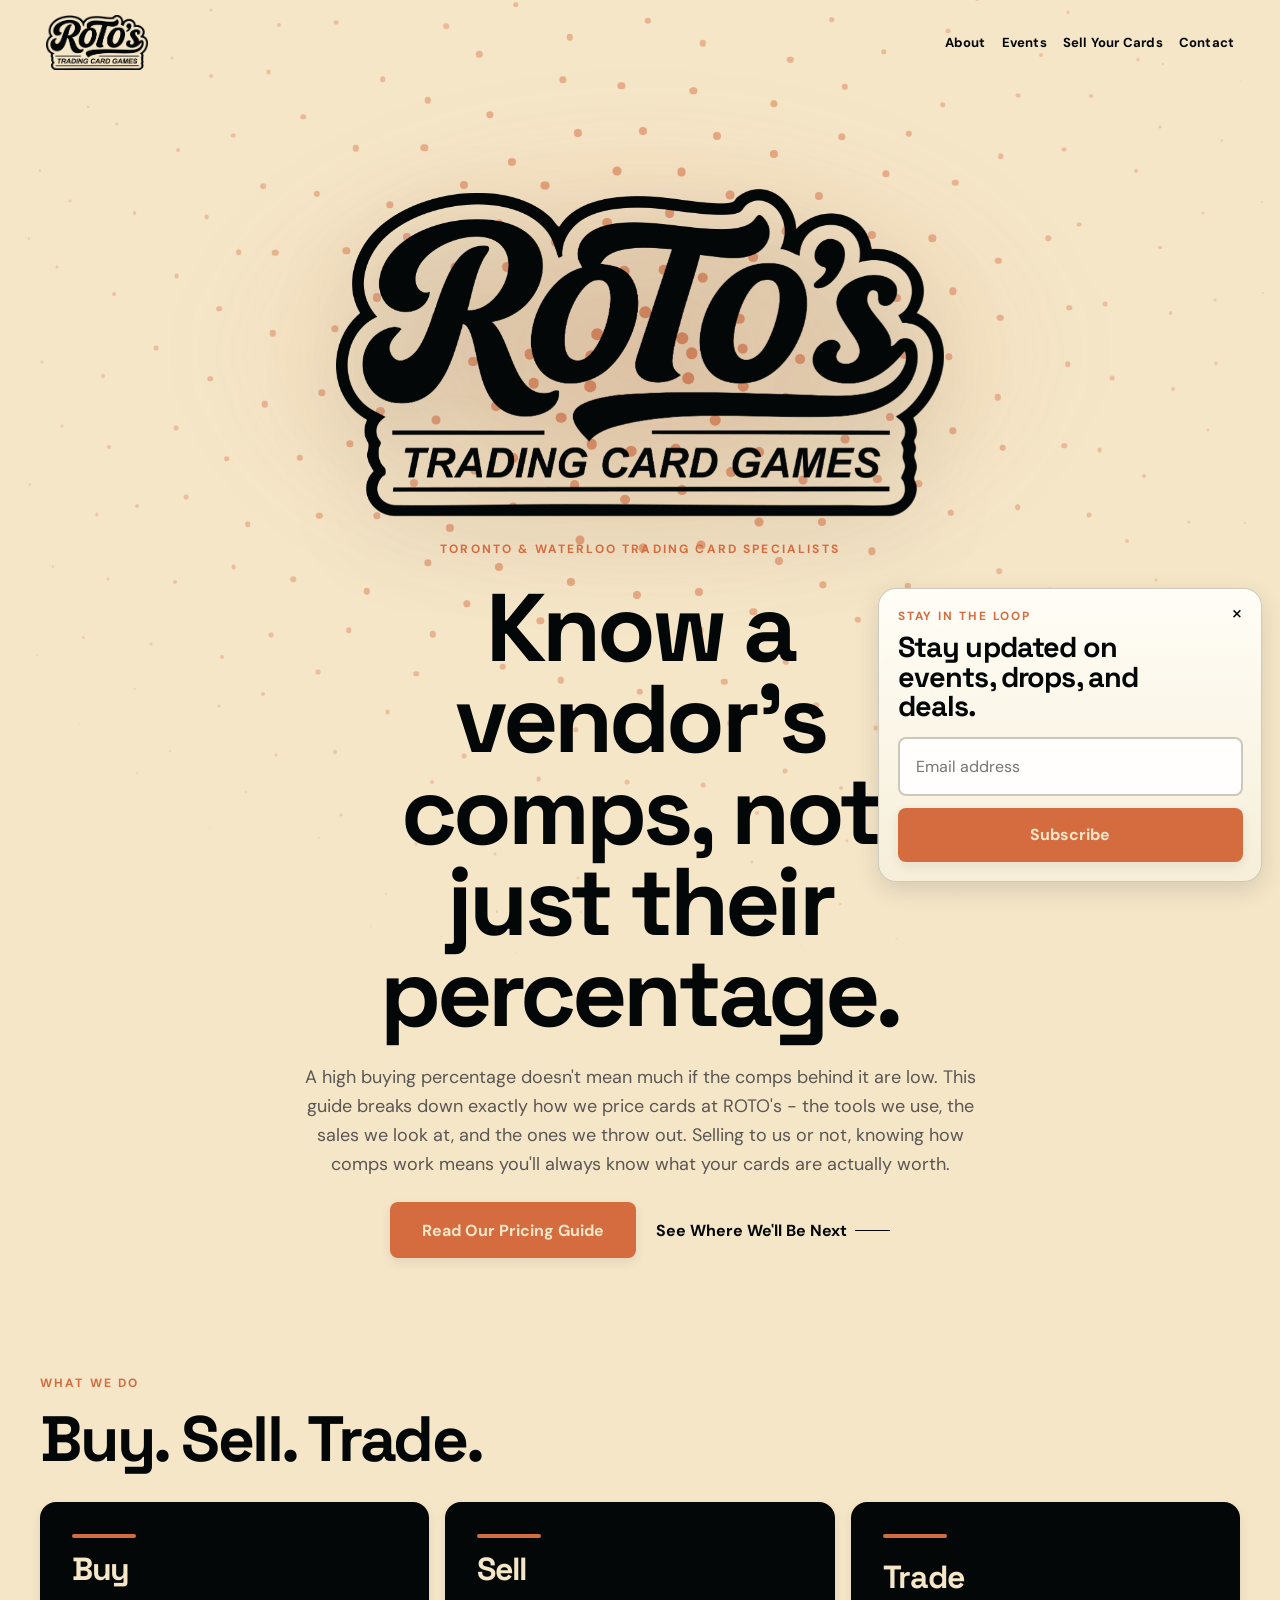
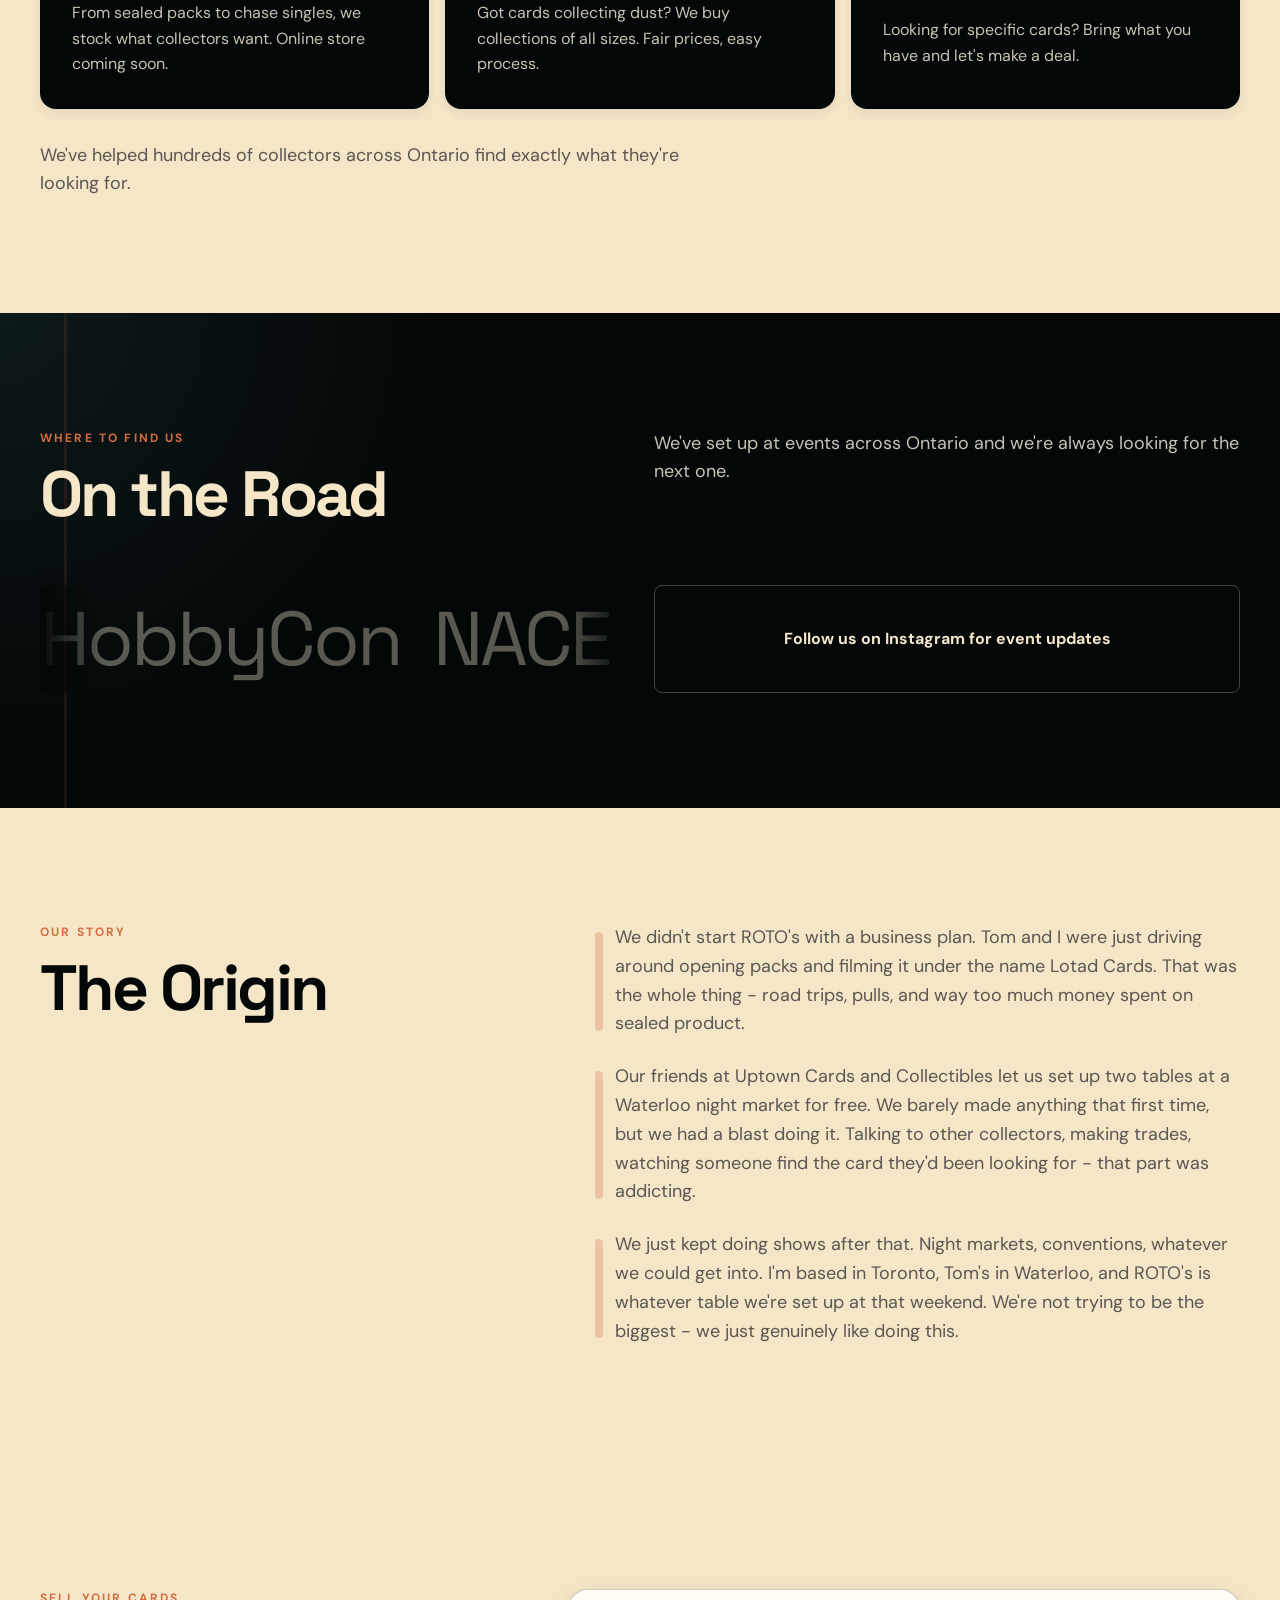
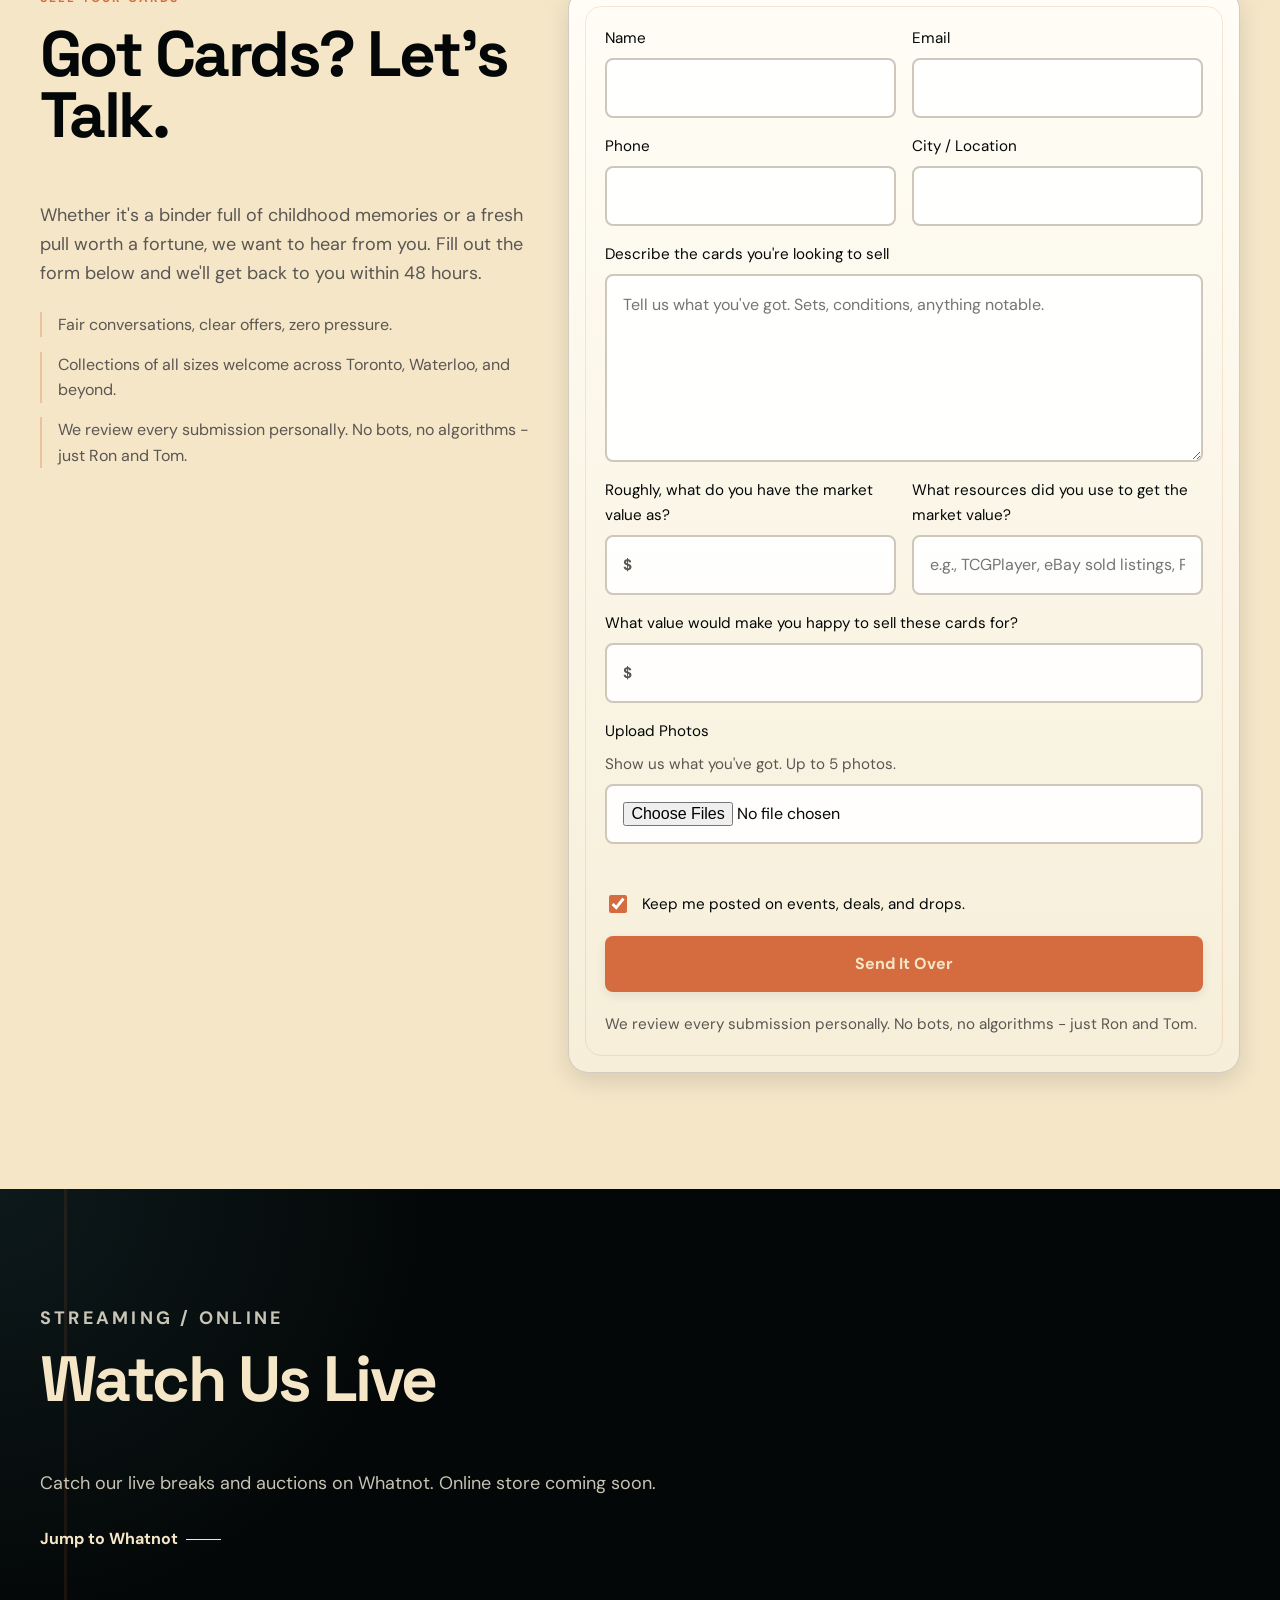
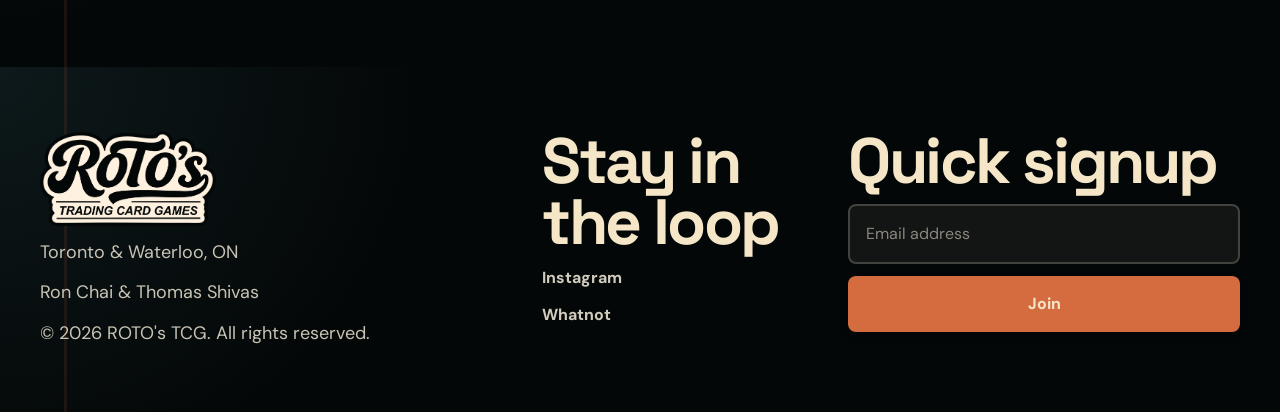
==== index.html @ 3ca66487 "Remove all em dashes from site copy - replaced with hyphens" ====
<!DOCTYPE html>
<html lang="en">
  <head>
    <meta charset="UTF-8" />
    <meta name="viewport" content="width=device-width, initial-scale=1.0" />
    <title>ROTO's TCG | Buy, Sell &amp; Trade Pokémon Cards - Toronto &amp; Waterloo</title>
    <meta
      name="description"
      content="Toronto and Waterloo's trusted Pokémon card specialists. Sell us your collection, find us at events across Ontario, or shop online."
    />
    <meta
      property="og:title"
      content="ROTO's TCG | Buy, Sell &amp; Trade Pokémon Cards - Toronto &amp; Waterloo"
    />
    <meta
      property="og:description"
      content="Toronto and Waterloo's trusted Pokémon card specialists. Sell us your collection, find us at events across Ontario, or shop online."
    />
    <meta property="og:type" content="website" />
    <meta property="og:image" content="https://rotostcg.ca/assets/logo.png" />
    <meta name="twitter:card" content="summary_large_image" />
    <meta
      name="twitter:title"
      content="ROTO's TCG | Buy, Sell &amp; Trade Pokémon Cards - Toronto &amp; Waterloo"
    />
    <meta
      name="twitter:description"
      content="Toronto and Waterloo's trusted Pokémon card specialists. Sell us your collection, find us at events across Ontario, or shop online."
    />
    <meta name="twitter:image" content="https://rotostcg.ca/assets/logo.png" />
    <meta name="theme-color" content="#fff8e5" />
    <link rel="icon" type="image/x-icon" href="/favicon.ico" />
    <link rel="icon" type="image/png" sizes="32x32" href="/assets/favicon-32.png" />
    <link rel="icon" type="image/png" sizes="16x16" href="/assets/favicon-16.png" />
    <link rel="apple-touch-icon" sizes="180x180" href="/assets/apple-touch-icon.png" />
    <link rel="canonical" href="https://rotostcg.ca/" />
    <meta property="og:url" content="https://rotostcg.ca/" />
    <link rel="preconnect" href="https://fonts.googleapis.com" />
    <link rel="preconnect" href="https://fonts.gstatic.com" crossorigin />
    <link
      href="https://fonts.googleapis.com/css2?family=DM+Sans:wght@400;500;700&family=Space+Grotesk:wght@500;700&display=swap"
      rel="stylesheet"
    />
    <link rel="stylesheet" href="./styles.css" />
    <script type="application/ld+json">
      {
        "@context": "https://schema.org",
        "@type": "LocalBusiness",
        "name": "ROTO's TCG",
        "description": "Toronto and Waterloo's trusted Pokemon card specialists. Buy, sell, and trade with Ron and Tom.",
        "areaServed": ["Toronto, Ontario", "Waterloo, Ontario", "Ontario"],
        "address": {
          "@type": "PostalAddress",
          "addressRegion": "ON",
          "addressCountry": "CA"
        },
        "url": "https://rotostcg.ca",
        "image": "https://rotostcg.ca/assets/logo.png",
        "telephone": "",
        "priceRange": "$$",
        "openingHours": [],
        "sameAs": [
          "https://www.instagram.com/rotos_tcg/",
          "https://www.whatnot.com/s/sPpusQs4"
        ]
      }
    </script>
    <script defer src="./script.js"></script>
  </head>
  <body>
    <a class="skip-link" href="#main-content">Skip to content</a>

    <header class="site-header" id="top">
      <nav class="navbar" aria-label="Primary">
        <a class="brand" href="#top" aria-label="ROTO's TCG home">
          <img src="./assets/logo-black.png" alt="ROTO's TCG logo" />
        </a>

        <button
          class="nav-toggle"
          type="button"
          aria-expanded="false"
          aria-controls="site-menu"
          aria-label="Open navigation"
        >
          <span></span>
          <span></span>
          <span></span>
        </button>

        <div class="nav-panel" id="site-menu">
          <a href="#about">About</a>
          <a href="#events">Events</a>
          <a href="#sell">Sell Your Cards</a>
          <a href="#contact">Contact</a>
        </div>
      </nav>
    </header>

    <main id="main-content">
      <section class="hero section-cream" aria-labelledby="hero-title">
        <div class="section-shell hero-shell">
          <div class="hero-copy">
            <div class="hero-stage reveal">
              <div class="hero-logo-wrap" data-parallax-root>
                <div class="hero-glow" aria-hidden="true"></div>
                <div class="hero-dots" aria-hidden="true"></div>
                <img
                  class="hero-logo"
                  src="./assets/logo-black.png"
                  alt="ROTO's TCG logo floating above the hero section"
                  data-parallax-logo
                />
              </div>
            </div>
            <p class="eyebrow reveal">Toronto &amp; Waterloo trading card specialists</p>
            <h1 class="reveal" id="hero-title">Know a vendor's comps, not just their percentage.</h1>
            <p class="hero-text reveal">
              A high buying percentage doesn't mean much if the comps behind it are
              low. This guide breaks down exactly how we price cards at ROTO's -
              the tools we use, the sales we look at, and the ones we throw out.
              Selling to us or not, knowing how comps work means you'll always know
              what your cards are actually worth.
            </p>
            <div class="hero-actions reveal">
              <a class="button button-primary" href="pricing-guide.html">Read Our Pricing Guide</a>
              <a class="text-link" href="#events">See Where We'll Be Next</a>
            </div>
          </div>
        </div>
      </section>

      <section class="section section-cream" id="about" aria-labelledby="about-title">
        <div class="section-shell">
          <div class="section-heading reveal">
            <p class="eyebrow">What we do</p>
            <h2 id="about-title">Buy. Sell. Trade.</h2>
          </div>

          <div class="service-grid">
            <article class="service-card reveal" style="--delay: 0ms">
              <span class="service-line" aria-hidden="true"></span>
              <h3>Buy</h3>
              <p>
                From sealed packs to chase singles, we stock what collectors want.
                Online store coming soon.
              </p>
            </article>

            <article class="service-card reveal" style="--delay: 120ms">
              <span class="service-line" aria-hidden="true"></span>
              <h3>Sell</h3>
              <p>
                Got cards collecting dust? We buy collections of all sizes. Fair
                prices, easy process.
              </p>
            </article>

            <article class="service-card reveal" style="--delay: 240ms">
              <span class="service-line" aria-hidden="true"></span>
              <h3>Trade</h3>
              <p>
                Looking for specific cards? Bring what you have and let's make a
                deal.
              </p>
            </article>
          </div>

          <p class="section-note reveal">
            We've helped hundreds of collectors across Ontario find exactly what
            they're looking for.
          </p>
        </div>
      </section>

      <section class="section section-dark" id="events" aria-labelledby="events-title">
        <div class="section-shell events-shell">
          <div class="section-heading reveal">
            <p class="eyebrow">Where to find us</p>
            <h2 id="events-title">On the Road</h2>
          </div>

          <p class="events-copy reveal">
            We've set up at events across Ontario and we're always looking for the
            next one.
          </p>

          <div class="marquee reveal" aria-label="ROTO's event appearances">
            <div class="marquee-track">
              <span>HobbyCon</span>
              <span>NACE</span>
              <span>CSC</span>
              <span>Collectors Clash</span>
              <span>Cardfesta</span>
              <span>Mewtopia</span>
              <span>and more</span>
              <span>HobbyCon</span>
              <span>NACE</span>
              <span>CSC</span>
              <span>Collectors Clash</span>
              <span>Cardfesta</span>
              <span>Mewtopia</span>
              <span>and more</span>
            </div>
          </div>

          <a
            class="button button-ghost reveal"
            href="https://www.instagram.com/rotos_tcg/"
            target="_blank"
            rel="noreferrer"
            >Follow us on Instagram for event updates</a
          >
        </div>
      </section>

      <section class="section section-cream" aria-labelledby="story-title">
        <div class="section-shell story-shell">
          <div class="section-heading reveal">
            <p class="eyebrow">Our story</p>
            <h2 id="story-title">The Origin</h2>
          </div>

          <div class="story-body reveal">
            <p>
              We didn't start ROTO's with a business plan. Tom and I were just
              driving around opening packs and filming it under the name Lotad
              Cards. That was the whole thing - road trips, pulls, and way too
              much money spent on sealed product.
            </p>
            <p>
              Our friends at Uptown Cards and Collectibles let us set up two
              tables at a Waterloo night market for free. We barely made anything
              that first time, but we had a blast doing it. Talking to other
              collectors, making trades, watching someone find the card they'd
              been looking for - that part was addicting.
            </p>
            <p>
              We just kept doing shows after that. Night markets, conventions,
              whatever we could get into. I'm based in Toronto, Tom's in
              Waterloo, and ROTO's is whatever table we're set up at that
              weekend. We're not trying to be the biggest - we just genuinely
              like doing this.
            </p>
          </div>
        </div>
      </section>

      <section class="section section-cream section-form" id="sell" aria-labelledby="sell-title">
        <div class="section-shell form-shell">
          <div class="form-intro">
            <div class="section-heading reveal">
              <p class="eyebrow">Sell your cards</p>
              <h2 id="sell-title">Got Cards? Let's Talk.</h2>
            </div>

            <p class="form-lead reveal">
              Whether it's a binder full of childhood memories or a fresh pull
              worth a fortune, we want to hear from you. Fill out the form below
              and we'll get back to you within 48 hours.
            </p>

            <div class="form-points reveal">
              <p>Fair conversations, clear offers, zero pressure.</p>
              <p>Collections of all sizes welcome across Toronto, Waterloo, and beyond.</p>
              <p>We review every submission personally. No bots, no algorithms - just Ron and Tom.</p>
            </div>
          </div>

          <div class="form-card reveal">
            <form
              class="contact-form"
              id="contact-form"
              action="https://formsubmit.co/rotom.assistant4@gmail.com"
              method="POST"
              enctype="multipart/form-data"
            >
              <input type="hidden" name="_subject" value="New ROTO's TCG collection inquiry" />
              <input type="hidden" name="_captcha" value="false" />
              <input type="hidden" name="_next" value="https://rotostcg.ca/#sell" />

              <div class="field-grid">
                <label class="field">
                  <span>Name</span>
                  <input type="text" name="name" required autocomplete="name" />
                </label>

                <label class="field">
                  <span>Email</span>
                  <input type="email" name="email" required autocomplete="email" />
                </label>

                <label class="field">
                  <span>Phone</span>
                  <input type="tel" name="phone" autocomplete="tel" />
                </label>

                <label class="field">
                  <span>City / Location</span>
                  <input type="text" name="location" required autocomplete="address-level2" />
                </label>

                <label class="field field-wide">
                  <span>Describe the cards you're looking to sell</span>
                  <textarea
                    name="collection_details"
                    rows="6"
                    required
                    placeholder="Tell us what you've got. Sets, conditions, anything notable."
                  ></textarea>
                </label>

                <label class="field">
                  <span>Roughly, what do you have the market value as?</span>
                  <div class="money-input">
                    <span aria-hidden="true">$</span>
                    <input type="text" name="market_value" required inputmode="decimal" />
                  </div>
                </label>

                <label class="field">
                  <span>What resources did you use to get the market value?</span>
                  <input
                    type="text"
                    name="valuation_sources"
                    required
                    placeholder="e.g., TCGPlayer, eBay sold listings, PriceCharting..."
                  />
                </label>

                <label class="field field-wide">
                  <span>What value would make you happy to sell these cards for?</span>
                  <div class="money-input">
                    <span aria-hidden="true">$</span>
                    <input type="text" name="target_value" required inputmode="decimal" />
                  </div>
                </label>

                <label class="field field-wide">
                  <span>Upload Photos</span>
                  <span class="field-hint">Show us what you've got. Up to 5 photos.</span>
                  <input
                    id="photo-upload"
                    type="file"
                    name="photos"
                    accept="image/*"
                    multiple
                  />
                  <span class="file-feedback" id="file-feedback" aria-live="polite"></span>
                </label>
              </div>

              <label class="checkbox-field">
                <input type="checkbox" name="subscribe" checked />
                <span>Keep me posted on events, deals, and drops.</span>
              </label>

              <button class="button button-primary button-submit" type="submit">
                Send It Over
              </button>

              <p class="form-note">
                We review every submission personally. No bots, no algorithms -
                just Ron and Tom.
              </p>
            </form>
          </div>
        </div>
      </section>

      <section class="section section-dark section-stream" aria-labelledby="stream-title">
        <div class="section-shell stream-shell">
          <div class="section-heading reveal">
            <p class="eyebrow">Streaming / online</p>
            <h2 id="stream-title">Watch Us Live</h2>
          </div>
          <p class="reveal">
            Catch our live breaks and auctions on Whatnot. Online store coming
            soon.
          </p>
          <a
            class="text-link reveal"
            href="https://www.whatnot.com/s/sPpusQs4"
            target="_blank"
            rel="noreferrer"
            >Jump to Whatnot</a
          >
        </div>
      </section>
    </main>

    <footer class="site-footer section-dark" id="contact">
      <div class="section-shell footer-shell">
        <div class="footer-brand reveal">
          <img
            src="./assets/logo-no-bg.png"
            alt="ROTO's TCG logo"
            loading="lazy"
            width="180"
          />
          <p>Toronto &amp; Waterloo, ON</p>
          <p>Ron Chai &amp; Thomas Shivas</p>
          <p>© 2026 ROTO's TCG. All rights reserved.</p>
        </div>

        <div class="footer-links reveal">
          <h2 class="footer-heading">Stay in the loop</h2>
          <a href="https://www.instagram.com/rotos_tcg/" target="_blank" rel="noreferrer"
            >Instagram</a
          >
          <a href="https://www.whatnot.com/s/sPpusQs4" target="_blank" rel="noreferrer"
            >Whatnot</a
          >
        </div>

        <div class="footer-form reveal">
          <h2 class="footer-heading">Quick signup</h2>
          <form
            class="mini-signup"
            action="https://formsubmit.co/rotom.assistant4@gmail.com"
            method="POST"
          >
            <input type="hidden" name="_subject" value="ROTO's TCG footer signup" />
            <input type="hidden" name="_captcha" value="false" />
            <label class="sr-only" for="footer-email">Email</label>
            <input
              id="footer-email"
              type="email"
              name="email"
              placeholder="Email address"
              required
              autocomplete="email"
            />
            <button type="submit">Join</button>
          </form>
        </div>
      </div>
    </footer>

    <aside
      class="email-popup"
      id="email-popup"
      aria-label="Email signup popup"
      aria-hidden="true"
    >
      <button
        class="email-popup-close"
        id="email-popup-close"
        type="button"
        aria-label="Dismiss email signup"
      >
        ×
      </button>
      <p class="email-popup-eyebrow">Stay in the loop</p>
      <h2 class="email-popup-title">Stay updated on events, drops, and deals.</h2>
      <form
        class="email-popup-form"
        action="https://formsubmit.co/rotom.assistant4@gmail.com"
        method="POST"
      >
        <input type="hidden" name="_subject" value="ROTO's TCG popup signup" />
        <input type="hidden" name="_captcha" value="false" />
        <label class="sr-only" for="popup-email">Email</label>
        <input
          id="popup-email"
          type="email"
          name="email"
          placeholder="Email address"
          required
          autocomplete="email"
        />
        <button type="submit">Subscribe</button>
      </form>
    </aside>
  </body>
</html>
---- styles.css ----
:root {
  --cream: #f5e6c8;
  --ink: #040707;
  --accent: #d56c3f;
  --accent-dark: #cb673d;
  --teal: #376b76;
  --surface: #faf0db;
  --surface-tint: #eddcbe;
  --border: #cec7bb;
  --muted: #5a5652;
  --error: #c1292e;
  --success: #2d6a4f;
  --shadow-subtle: 0 1px 2px rgba(4, 7, 7, 0.05);
  --shadow-medium: 0 4px 12px rgba(4, 7, 7, 0.08);
  --shadow-strong: 0 8px 24px rgba(4, 7, 7, 0.12);
  --radius-small: 4px;
  --radius-medium: 8px;
  --radius-large: 16px;
  --container: 1200px;
  --section-space: clamp(5.5rem, 9vw, 8rem);
  --transition-fast: 220ms ease-out;
  --transition-base: 320ms ease-out;
}

*,
*::before,
*::after {
  box-sizing: border-box;
}

html {
  scroll-behavior: smooth;
}

body {
  margin: 0;
  font-family: "DM Sans", sans-serif;
  background: var(--cream);
  color: var(--ink);
  line-height: 1.6;
  text-rendering: optimizeLegibility;
}

body.nav-open {
  overflow: hidden;
}

body::before {
  content: "";
  position: fixed;
  inset: 0;
  pointer-events: none;
  background-image:
    radial-gradient(rgba(4, 7, 7, 0.03) 0.7px, transparent 0.7px),
    radial-gradient(rgba(213, 108, 63, 0.04) 0.6px, transparent 0.6px);
  background-position: 0 0, 12px 16px;
  background-size: 24px 24px, 28px 28px;
  opacity: 0.55;
  z-index: -1;
}

img {
  display: block;
  max-width: 100%;
}

a {
  color: inherit;
  text-decoration: none;
}

button,
input,
textarea {
  font: inherit;
}

button {
  cursor: pointer;
}

input,
textarea {
  min-width: 0;
}

.skip-link,
.sr-only {
  position: absolute;
  width: 1px;
  height: 1px;
  padding: 0;
  margin: -1px;
  overflow: hidden;
  clip: rect(0, 0, 0, 0);
  white-space: nowrap;
  border: 0;
}

.skip-link:focus {
  width: auto;
  height: auto;
  margin: 1rem;
  padding: 0.75rem 1rem;
  clip: auto;
  background: var(--accent);
  color: var(--cream);
  border-radius: var(--radius-small);
  z-index: 999;
}

.section-shell {
  width: min(calc(100% - 2rem), var(--container));
  margin: 0 auto;
}

#about,
#events,
#sell,
#contact {
  scroll-margin-top: 7rem;
}

.site-header {
  position: sticky;
  top: 0;
  z-index: 50;
}

.navbar {
  width: min(calc(100% - 1rem), calc(var(--container) + 1rem));
  margin: 0.45rem auto 0;
  padding: 0.4rem 0.8rem;
  display: flex;
  align-items: center;
  justify-content: space-between;
  gap: 0.8rem;
  border: 1px solid transparent;
  border-radius: 999px;
  transition:
    background-color var(--transition-base),
    border-color var(--transition-base),
    box-shadow var(--transition-base),
    backdrop-filter var(--transition-base),
    transform var(--transition-fast);
}

.navbar.is-scrolled {
  background: rgba(213, 108, 63, 0.94);
  border-color: rgba(255, 248, 229, 0.32);
  box-shadow: var(--shadow-medium);
  backdrop-filter: blur(18px);
}

.brand {
  display: inline-flex;
  align-items: center;
}

.brand img {
  width: clamp(4.8rem, 10vw, 6.4rem);
  transition: filter var(--transition-base);
}

.navbar.is-scrolled .brand img {
  filter: brightness(0) invert(1);
}

.nav-panel {
  display: flex;
  align-items: center;
  gap: 1rem;
}

.nav-panel a {
  position: relative;
  font-size: 0.82rem;
  font-weight: 700;
  letter-spacing: 0.015em;
  transition: color var(--transition-base);
}

.navbar.is-scrolled .nav-panel a {
  color: #fff8e5;
}

.nav-panel a::after {
  content: "";
  position: absolute;
  left: 0;
  bottom: -0.4rem;
  width: 100%;
  height: 2px;
  background: var(--accent);
  transform: scaleX(0);
  transform-origin: left;
  transition:
    transform var(--transition-fast),
    background-color var(--transition-base);
}

.navbar.is-scrolled .nav-panel a::after {
  background: #fff8e5;
}

.nav-panel a:hover::after,
.nav-panel a:focus-visible::after {
  transform: scaleX(1);
}

.nav-toggle {
  display: none;
  width: 2.5rem;
  height: 2.5rem;
  padding: 0;
  border: 1px solid var(--border);
  border-radius: 999px;
  background: rgba(255, 248, 229, 0.96);
  align-items: center;
  justify-content: center;
  flex-direction: column;
  gap: 0.3rem;
  transition:
    background-color var(--transition-base),
    border-color var(--transition-base);
}

.navbar.is-scrolled .nav-toggle {
  background: rgba(213, 108, 63, 0.18);
  border-color: rgba(255, 248, 229, 0.6);
}

.nav-toggle span {
  width: 1.05rem;
  height: 2px;
  background: var(--ink);
  transition:
    transform var(--transition-fast),
    opacity var(--transition-fast),
    background-color var(--transition-base);
}

.navbar.is-scrolled .nav-toggle span {
  background: #fff8e5;
}

.nav-open .nav-toggle span:nth-child(1) {
  transform: translateY(0.4rem) rotate(45deg);
}

.nav-open .nav-toggle span:nth-child(2) {
  opacity: 0;
}

.nav-open .nav-toggle span:nth-child(3) {
  transform: translateY(-0.4rem) rotate(-45deg);
}

.section {
  position: relative;
  padding: var(--section-space) 0;
}

.section-cream {
  background: transparent;
}

.section-dark {
  background: var(--ink);
  color: var(--cream);
}

.section-dark::before {
  content: "";
  position: absolute;
  inset: 0;
  background:
    linear-gradient(90deg, transparent 0, transparent 5%, rgba(213, 108, 63, 0.11) 5%, rgba(213, 108, 63, 0.11) 5.2%, transparent 5.2%),
    radial-gradient(circle at top left, rgba(55, 107, 118, 0.18), transparent 32%);
  pointer-events: none;
}

.hero {
  min-height: 100svh;
  display: flex;
  align-items: center;
  padding-top: 7rem;
}

.hero-shell {
  display: flex;
  justify-content: center;
}

.hero-stage {
  position: relative;
  width: 100%;
  padding: 0;
  display: grid;
  place-items: center;
}

.hero-stage::before,
.hero-stage::after {
  content: none;
  display: none;
}

.hero-logo-wrap {
  position: relative;
  width: min(100%, 40rem);
  transform-style: preserve-3d;
  will-change: transform;
  transition: transform 40ms linear;
}

.hero-glow {
  position: absolute;
  inset: -25% -20% -25% -20%;
  z-index: 0;
  border-radius: 50%;
  background: radial-gradient(
    ellipse at center,
    rgba(213, 108, 63, 0.18) 0%,
    rgba(213, 108, 63, 0.08) 40%,
    transparent 70%
  );
  filter: blur(40px);
}

.hero-dots {
  position: absolute;
  inset: -62% -46% -66% -46%;
  z-index: 1;
  pointer-events: none;
  overflow: visible;
}

.hero-dot {
  position: absolute;
  transform: translate(-50%, -50%);
  border-radius: 999px;
  background: #d56c3f;
  box-shadow: 0 0 0 0.5px rgba(213, 108, 63, 0.08);
}

.hero-logo {
  position: relative;
  z-index: 2;
  width: min(100%, 38rem);
  margin: 0 auto;
  filter: drop-shadow(0 1.5rem 2.5rem rgba(4, 7, 7, 0.14));
  transform: translate3d(0, 0, 0);
  transition: transform 40ms linear;
}

.hero-copy {
  display: grid;
  gap: 1.5rem;
  width: min(100%, 52rem);
  justify-items: center;
  text-align: center;
}

.eyebrow {
  margin: 0;
  color: var(--accent);
  font-size: 0.75rem;
  font-weight: 700;
  letter-spacing: 0.18em;
  text-transform: uppercase;
}

h1,
h2,
h3,
.footer-heading {
  margin: 0;
  font-family: "Space Grotesk", sans-serif;
  letter-spacing: -0.04em;
  line-height: 0.95;
}

h1 {
  font-size: clamp(3.2rem, 11vw, 6rem);
  max-width: 10ch;
}

h2,
.footer-heading {
  font-size: clamp(2.2rem, 7vw, 4rem);
}

h3 {
  font-size: clamp(1.55rem, 4vw, 2rem);
}

p {
  margin: 0;
}

.hero-text,
.events-copy,
.form-lead,
.story-body,
.section-note,
.stream-shell p,
.footer-brand p {
  max-width: 42rem;
  color: var(--muted);
  font-size: clamp(1rem, 2vw, 1.125rem);
}

.section-dark .events-copy,
.section-dark .stream-shell p,
.site-footer .footer-brand p {
  color: rgba(255, 248, 229, 0.78);
}

.hero-actions {
  display: flex;
  flex-wrap: wrap;
  gap: 1rem 1.25rem;
  align-items: center;
  justify-content: center;
}

.button,
.mini-signup button {
  display: inline-flex;
  align-items: center;
  justify-content: center;
  min-height: 3rem;
  padding: 0.95rem 2rem;
  border: 0;
  border-radius: var(--radius-medium);
  font-weight: 700;
  transition:
    transform var(--transition-fast),
    background-color var(--transition-fast),
    color var(--transition-fast),
    box-shadow var(--transition-fast),
    border-color var(--transition-fast);
}

.button:hover,
.button:focus-visible,
.mini-signup button:hover,
.mini-signup button:focus-visible {
  transform: translateY(-1px);
}

.button-primary,
.mini-signup button {
  background: var(--accent);
  color: var(--cream);
  box-shadow: var(--shadow-medium);
}

.button-primary:hover,
.button-primary:focus-visible,
.mini-signup button:hover,
.mini-signup button:focus-visible {
  background: var(--accent-dark);
}

.button-ghost {
  border: 1px solid rgba(255, 248, 229, 0.26);
  color: var(--cream);
  background: transparent;
}

.button-ghost:hover,
.button-ghost:focus-visible {
  border-color: rgba(255, 248, 229, 0.5);
  background: rgba(255, 248, 229, 0.07);
}

.text-link {
  display: inline-flex;
  align-items: center;
  gap: 0.5rem;
  font-weight: 700;
  color: inherit;
}

.text-link::after {
  content: "";
  width: 2.2rem;
  height: 1px;
  background: currentColor;
  transition: width var(--transition-fast);
}

.text-link:hover::after,
.text-link:focus-visible::after {
  width: 3rem;
}

.section-heading {
  display: grid;
  gap: 1rem;
  margin-bottom: 2rem;
}

.service-grid {
  display: grid;
  gap: 1rem;
}

.service-card {
  position: relative;
  display: grid;
  gap: 1rem;
  padding: 2rem;
  border-radius: var(--radius-large);
  background: var(--ink);
  color: var(--cream);
  box-shadow: var(--shadow-medium);
}

.service-card p {
  color: rgba(255, 248, 229, 0.78);
}

.service-line {
  width: 4rem;
  height: 4px;
  background: var(--accent);
  border-radius: 999px;
}

.section-note {
  margin-top: 2rem;
}

.events-shell,
.stream-shell {
  display: grid;
  gap: 1.75rem;
}

.marquee {
  position: relative;
  overflow: hidden;
  padding: 1rem 0;
}

.marquee::before,
.marquee::after {
  content: "";
  position: absolute;
  top: 0;
  bottom: 0;
  width: 4rem;
  z-index: 1;
}

.marquee::before {
  left: 0;
  background: linear-gradient(90deg, var(--ink), rgba(4, 7, 7, 0));
}

.marquee::after {
  right: 0;
  background: linear-gradient(270deg, var(--ink), rgba(4, 7, 7, 0));
}

.marquee-track {
  display: flex;
  width: max-content;
  gap: 2rem;
  animation: marquee 28s linear infinite;
}

.marquee:hover .marquee-track {
  animation-play-state: paused;
}

.marquee-track span {
  font-family: "Space Grotesk", sans-serif;
  font-size: clamp(2rem, 8vw, 4.75rem);
  line-height: 1;
  letter-spacing: -0.04em;
  color: rgba(255, 248, 229, 0.34);
  white-space: nowrap;
}

.story-shell {
  display: grid;
  gap: 1.75rem;
}

.story-body {
  display: grid;
  gap: 1.5rem;
  max-width: 52rem;
}

.story-body p {
  position: relative;
  padding-left: 1.25rem;
}

.story-body p::before {
  content: "";
  position: absolute;
  left: 0;
  top: 0.55rem;
  width: 0.45rem;
  height: calc(100% - 1rem);
  border-radius: 999px;
  background: rgba(213, 108, 63, 0.28);
}

.section-form {
  padding-top: clamp(6rem, 10vw, 8.5rem);
}

.form-shell {
  display: grid;
  gap: 2rem;
}

.form-intro {
  display: grid;
  gap: 1.5rem;
  align-content: start;
}

.form-points {
  display: grid;
  gap: 0.9rem;
}

.form-points p {
  padding-left: 1rem;
  border-left: 2px solid rgba(213, 108, 63, 0.3);
  color: var(--muted);
}

.form-card {
  position: relative;
  padding: clamp(1.5rem, 4vw, 2.25rem);
  border: 1px solid rgba(206, 199, 187, 0.9);
  border-radius: calc(var(--radius-large) + 4px);
  background: linear-gradient(180deg, rgba(255, 253, 247, 0.98), rgba(246, 238, 217, 0.98));
  box-shadow: var(--shadow-strong);
}

.form-card::before {
  content: "";
  position: absolute;
  inset: 1rem;
  border: 1px solid rgba(213, 108, 63, 0.16);
  border-radius: var(--radius-large);
  pointer-events: none;
}

.contact-form {
  position: relative;
  display: grid;
  gap: 1.25rem;
}

.field-grid {
  display: grid;
  gap: 1rem;
}

.field {
  display: grid;
  gap: 0.5rem;
}

.field span:first-child,
.field-hint,
.checkbox-field span {
  font-size: 0.95rem;
}

.field-hint {
  color: var(--muted);
}

.field input,
.field textarea,
.mini-signup input {
  width: 100%;
  padding: 0.95rem 1rem;
  border: 2px solid var(--border);
  border-radius: var(--radius-medium);
  background: rgba(255, 255, 255, 0.9);
  color: var(--ink);
  transition:
    border-color var(--transition-fast),
    box-shadow var(--transition-fast),
    background-color var(--transition-fast);
}

.field input {
  min-height: 3rem;
}

.field textarea {
  resize: vertical;
}

.field input:focus,
.field textarea:focus,
.mini-signup input:focus {
  outline: none;
  border-color: var(--accent);
  box-shadow: 0 0 0 4px rgba(213, 108, 63, 0.14);
  background: #fff;
}

.field input:user-invalid,
.field textarea:user-invalid,
.field input.is-invalid,
.field textarea.is-invalid {
  border-color: var(--error);
}

.money-input {
  display: grid;
  grid-template-columns: auto 1fr;
  align-items: center;
  border: 2px solid var(--border);
  border-radius: var(--radius-medium);
  background: rgba(255, 255, 255, 0.9);
  transition:
    border-color var(--transition-fast),
    box-shadow var(--transition-fast),
    background-color var(--transition-fast);
}

.money-input:focus-within {
  border-color: var(--accent);
  box-shadow: 0 0 0 4px rgba(213, 108, 63, 0.14);
  background: #fff;
}

.money-input span {
  padding-left: 1rem;
  color: var(--muted);
  font-weight: 700;
}

.money-input input {
  border: 0;
  background: transparent;
  box-shadow: none;
}

.money-input input:focus {
  box-shadow: none;
}

.checkbox-field {
  display: flex;
  gap: 0.75rem;
  align-items: flex-start;
}

.checkbox-field input {
  width: 1.1rem;
  height: 1.1rem;
  margin-top: 0.2rem;
  accent-color: var(--accent);
}

.button-submit {
  width: 100%;
}

.form-note {
  color: var(--muted);
  font-size: 0.95rem;
}

.file-feedback {
  min-height: 1.25rem;
  font-size: 0.9rem;
  color: var(--muted);
}

.file-feedback.is-error {
  color: var(--error);
}

.file-feedback.is-success {
  color: var(--success);
}

.site-footer {
  position: relative;
  padding: 4rem 0;
}

.email-popup {
  position: fixed;
  right: 1.1rem;
  bottom: 1.1rem;
  z-index: 60;
  width: min(calc(100vw - 2rem), 24rem);
  padding: 1.15rem 1.15rem 1.2rem;
  border: 1px solid rgba(206, 199, 187, 0.95);
  border-radius: calc(var(--radius-large) + 2px);
  background: linear-gradient(180deg, rgba(255, 253, 247, 0.98), rgba(246, 238, 217, 0.98));
  box-shadow: var(--shadow-strong);
  transform: translate3d(0, calc(100% + 2rem), 0);
  opacity: 0;
  pointer-events: none;
  transition:
    transform var(--transition-base),
    opacity var(--transition-base);
}

.email-popup.is-visible {
  transform: translate3d(0, 0, 0);
  opacity: 1;
  pointer-events: auto;
}

.email-popup-eyebrow {
  margin-bottom: 0.45rem;
  color: var(--accent);
  font-size: 0.74rem;
  font-weight: 700;
  letter-spacing: 0.16em;
  text-transform: uppercase;
}

.email-popup-title {
  margin: 0 2rem 1rem 0;
  font-family: "Space Grotesk", sans-serif;
  font-size: clamp(1.35rem, 3vw, 1.8rem);
  letter-spacing: -0.03em;
  line-height: 1.02;
}

.email-popup-close {
  position: absolute;
  top: 0.55rem;
  right: 0.55rem;
  width: 2rem;
  height: 2rem;
  border: 0;
  border-radius: 999px;
  background: transparent;
  color: var(--ink);
  font-size: 1.35rem;
  line-height: 1;
}

.email-popup-close:hover,
.email-popup-close:focus-visible {
  background: rgba(4, 7, 7, 0.06);
}

.email-popup-form {
  display: grid;
  gap: 0.75rem;
}

.email-popup-form input {
  width: 100%;
  min-height: 3rem;
  padding: 0.9rem 1rem;
  border: 2px solid var(--border);
  border-radius: var(--radius-medium);
  background: rgba(255, 255, 255, 0.9);
  color: var(--ink);
}

.email-popup-form input:focus {
  outline: none;
  border-color: var(--accent);
  box-shadow: 0 0 0 4px rgba(213, 108, 63, 0.14);
  background: #fff;
}

.email-popup-form button {
  display: inline-flex;
  align-items: center;
  justify-content: center;
  min-height: 3rem;
  padding: 0.9rem 1.25rem;
  border: 0;
  border-radius: var(--radius-medium);
  background: var(--accent);
  color: var(--cream);
  font-weight: 700;
  box-shadow: var(--shadow-medium);
}

.email-popup-form button:hover,
.email-popup-form button:focus-visible {
  background: var(--accent-dark);
}

.footer-shell {
  display: grid;
  gap: 2rem;
}

.footer-brand,
.footer-links,
.footer-form {
  display: grid;
  gap: 0.75rem;
  align-content: start;
}

.footer-brand img {
  width: clamp(8rem, 18vw, 11rem);
}

.footer-links a {
  width: fit-content;
  color: rgba(255, 248, 229, 0.82);
  font-weight: 700;
}

.footer-links a:hover,
.footer-links a:focus-visible {
  color: var(--cream);
}

.mini-signup {
  display: grid;
  gap: 0.75rem;
}

.mini-signup input {
  background: rgba(255, 248, 229, 0.06);
  color: var(--cream);
  border-color: rgba(255, 248, 229, 0.2);
}

.mini-signup input::placeholder {
  color: rgba(255, 248, 229, 0.5);
}

.reveal {
  opacity: 0;
  transform: translateY(20px);
  transition:
    opacity 480ms ease-out,
    transform 480ms ease-out;
  transition-delay: var(--delay, 0ms);
}

.reveal.is-visible {
  opacity: 1;
  transform: translateY(0);
}

@keyframes marquee {
  from {
    transform: translateX(0);
  }

  to {
    transform: translateX(-50%);
  }
}

@keyframes logoFloat {
  0%,
  100% {
    transform: translate3d(0, 0, 0);
  }

  50% {
    transform: translate3d(0, -10px, 0);
  }
}

@media (max-width: 59.99rem) {
  .nav-toggle {
    display: inline-flex;
  }

  .nav-panel {
    position: fixed;
    inset: 3.8rem 1rem auto 1rem;
    padding: 1.25rem;
    display: grid;
    gap: 1rem;
    background: rgba(255, 248, 229, 0.98);
    border: 1px solid var(--border);
    border-radius: var(--radius-large);
    box-shadow: var(--shadow-strong);
    transform: translateY(-0.75rem);
    opacity: 0;
    pointer-events: none;
    transition:
      transform var(--transition-base),
      opacity var(--transition-base);
  }

  .nav-open .nav-panel {
    transform: translateY(0);
    opacity: 1;
    pointer-events: auto;
  }

  .navbar.is-scrolled .nav-panel a {
    color: var(--ink);
  }

  .navbar.is-scrolled .nav-panel a::after {
    background: var(--accent);
  }

  .hero-logo-wrap {
    animation: logoFloat 3.6s ease-in-out infinite;
  }
}

@media (min-width: 48rem) {
  .events-shell {
    grid-template-columns: repeat(2, minmax(0, 1fr));
  }

  .service-grid {
    grid-template-columns: repeat(3, minmax(0, 1fr));
  }

  .story-shell {
    grid-template-columns: minmax(0, 0.9fr) minmax(0, 1.1fr);
    align-items: start;
  }

  .form-shell {
    grid-template-columns: minmax(0, 0.85fr) minmax(0, 1.15fr);
    align-items: start;
  }

  .field-grid {
    grid-template-columns: repeat(2, minmax(0, 1fr));
  }

  .field-wide {
    grid-column: 1 / -1;
  }

  .footer-shell {
    grid-template-columns: minmax(0, 1.2fr) minmax(0, 0.7fr) minmax(0, 1fr);
  }
}

@media (prefers-reduced-motion: reduce) {
  html {
    scroll-behavior: auto;
  }

  *,
  *::before,
  *::after {
    animation-duration: 0.01ms !important;
    animation-iteration-count: 1 !important;
    transition-duration: 0.01ms !important;
    scroll-behavior: auto !important;
  }

  .reveal {
    opacity: 1;
    transform: none;
  }
}

@media (max-width: 36rem) {
  .email-popup {
    right: 0.75rem;
    bottom: 0.75rem;
    width: min(calc(100vw - 1.5rem), 24rem);
    padding: 1rem;
  }
}

.guide-hero-copy {
  width: min(100%, 56rem);
}

.guide-section {
  padding-block: clamp(5rem, 9vw, 7rem);
}

.guide-shell {
  display: grid;
  gap: 1.5rem;
}

.guide-shell .section-heading {
  margin-bottom: 0;
}

.guide-copy {
  max-width: 46rem;
  font-size: clamp(1rem, 2vw, 1.125rem);
  line-height: 1.75;
  color: var(--muted);
}

.section-dark .guide-copy {
  color: rgba(255, 248, 229, 0.78);
}
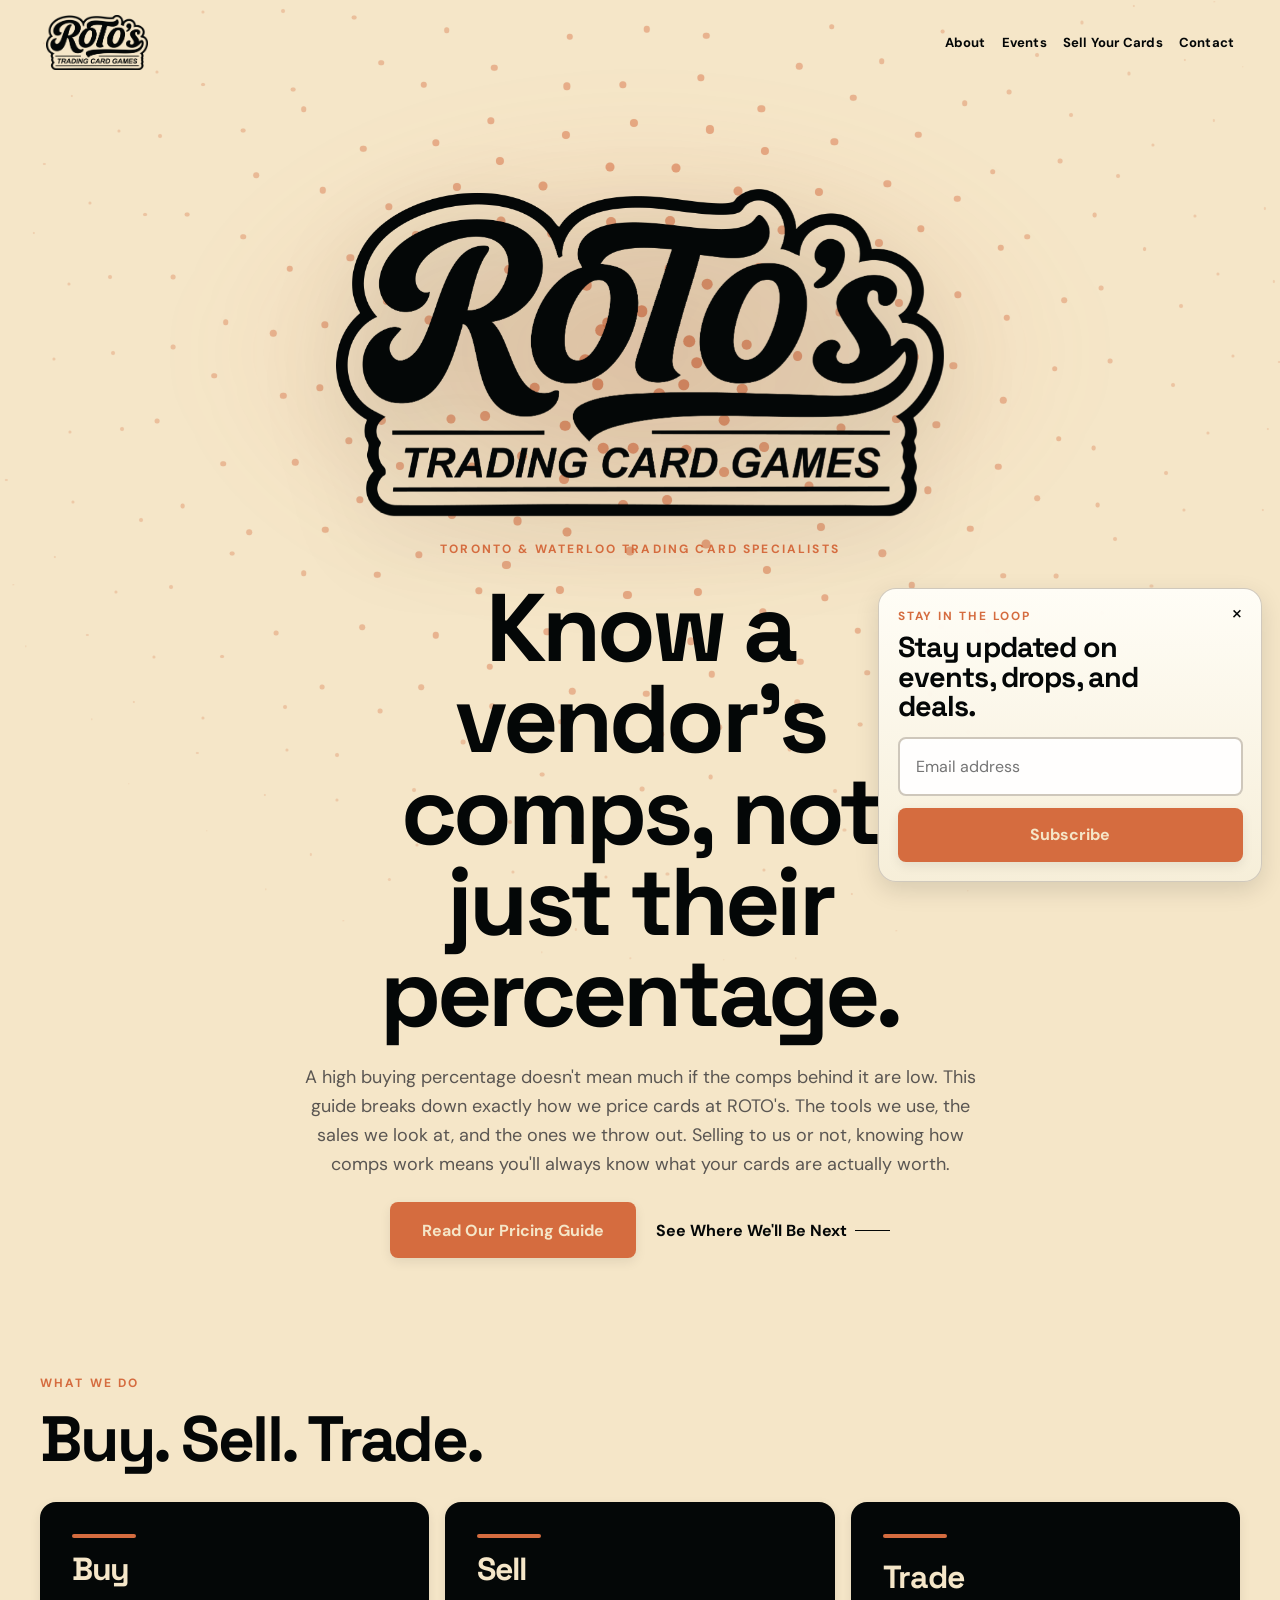
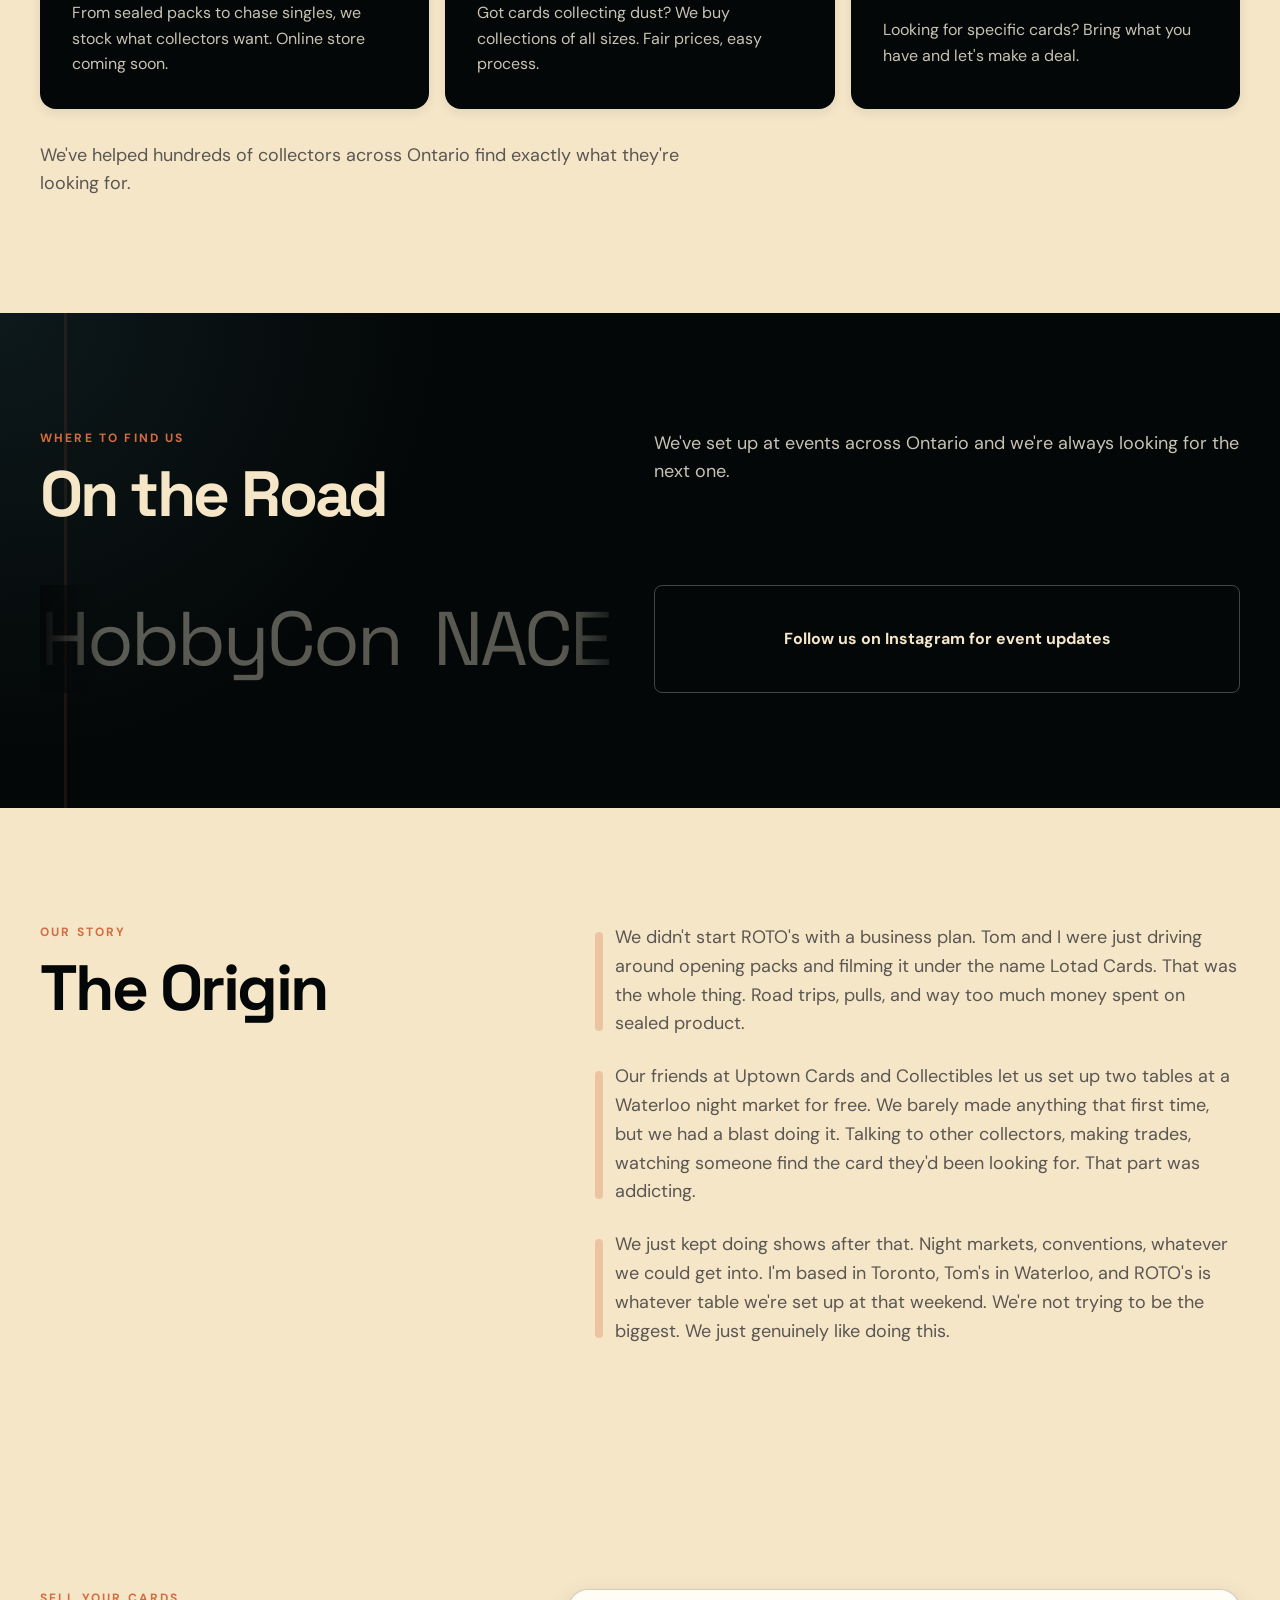
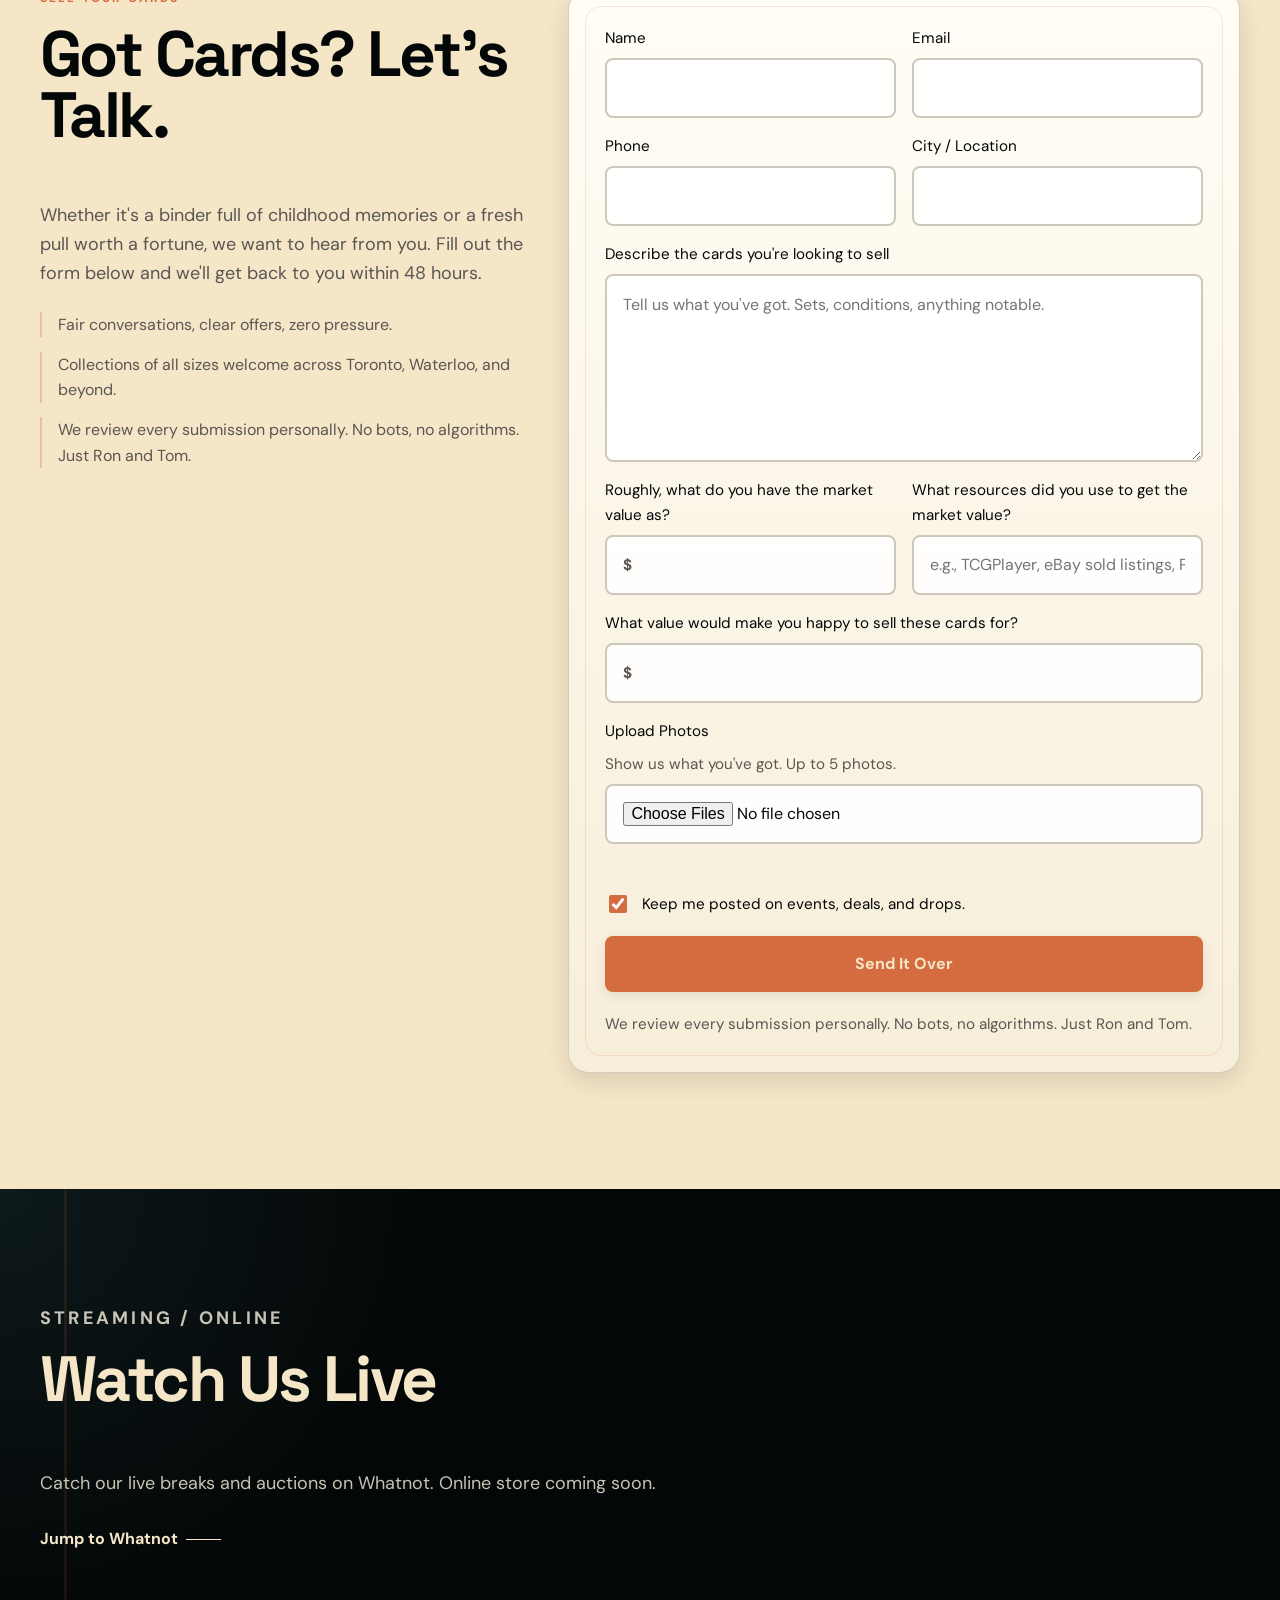
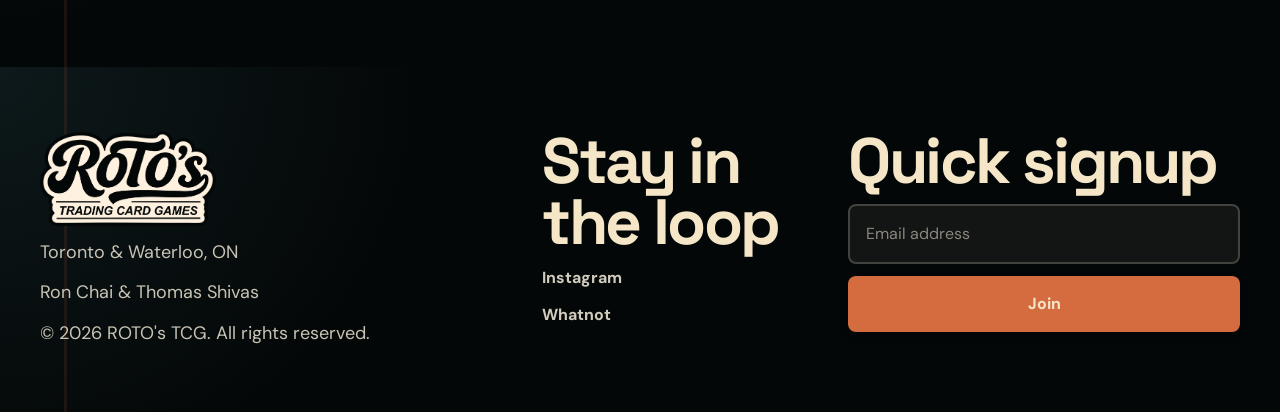
==== commit 11986574: "Remove all dashes from visible site copy - replaced with periods and commas for cleaner flow" ====
--- a/index.html
+++ b/index.html
@@ -117,8 +117,8 @@
             <h1 class="reveal" id="hero-title">Know a vendor's comps, not just their percentage.</h1>
             <p class="hero-text reveal">
               A high buying percentage doesn't mean much if the comps behind it are
-              low. This guide breaks down exactly how we price cards at ROTO's -
-              the tools we use, the sales we look at, and the ones we throw out.
+              low. This guide breaks down exactly how we price cards at ROTO's.
+              The tools we use, the sales we look at, and the ones we throw out.
               Selling to us or not, knowing how comps work means you'll always know
               what your cards are actually worth.
             </p>
@@ -225,7 +225,7 @@
             <p>
               We didn't start ROTO's with a business plan. Tom and I were just
               driving around opening packs and filming it under the name Lotad
-              Cards. That was the whole thing - road trips, pulls, and way too
+              Cards. That was the whole thing. Road trips, pulls, and way too
               much money spent on sealed product.
             </p>
             <p>
@@ -233,13 +233,13 @@
               tables at a Waterloo night market for free. We barely made anything
               that first time, but we had a blast doing it. Talking to other
               collectors, making trades, watching someone find the card they'd
-              been looking for - that part was addicting.
+              been looking for. That part was addicting.
             </p>
             <p>
               We just kept doing shows after that. Night markets, conventions,
               whatever we could get into. I'm based in Toronto, Tom's in
               Waterloo, and ROTO's is whatever table we're set up at that
-              weekend. We're not trying to be the biggest - we just genuinely
+              weekend. We're not trying to be the biggest. We just genuinely
               like doing this.
             </p>
           </div>
@@ -263,7 +263,7 @@
             <div class="form-points reveal">
               <p>Fair conversations, clear offers, zero pressure.</p>
               <p>Collections of all sizes welcome across Toronto, Waterloo, and beyond.</p>
-              <p>We review every submission personally. No bots, no algorithms - just Ron and Tom.</p>
+              <p>We review every submission personally. No bots, no algorithms. Just Ron and Tom.</p>
             </div>
           </div>
 
@@ -360,8 +360,8 @@
               </button>
 
               <p class="form-note">
-                We review every submission personally. No bots, no algorithms -
-                just Ron and Tom.
+                We review every submission personally. No bots, no algorithms.
+                Just Ron and Tom.
               </p>
             </form>
           </div>
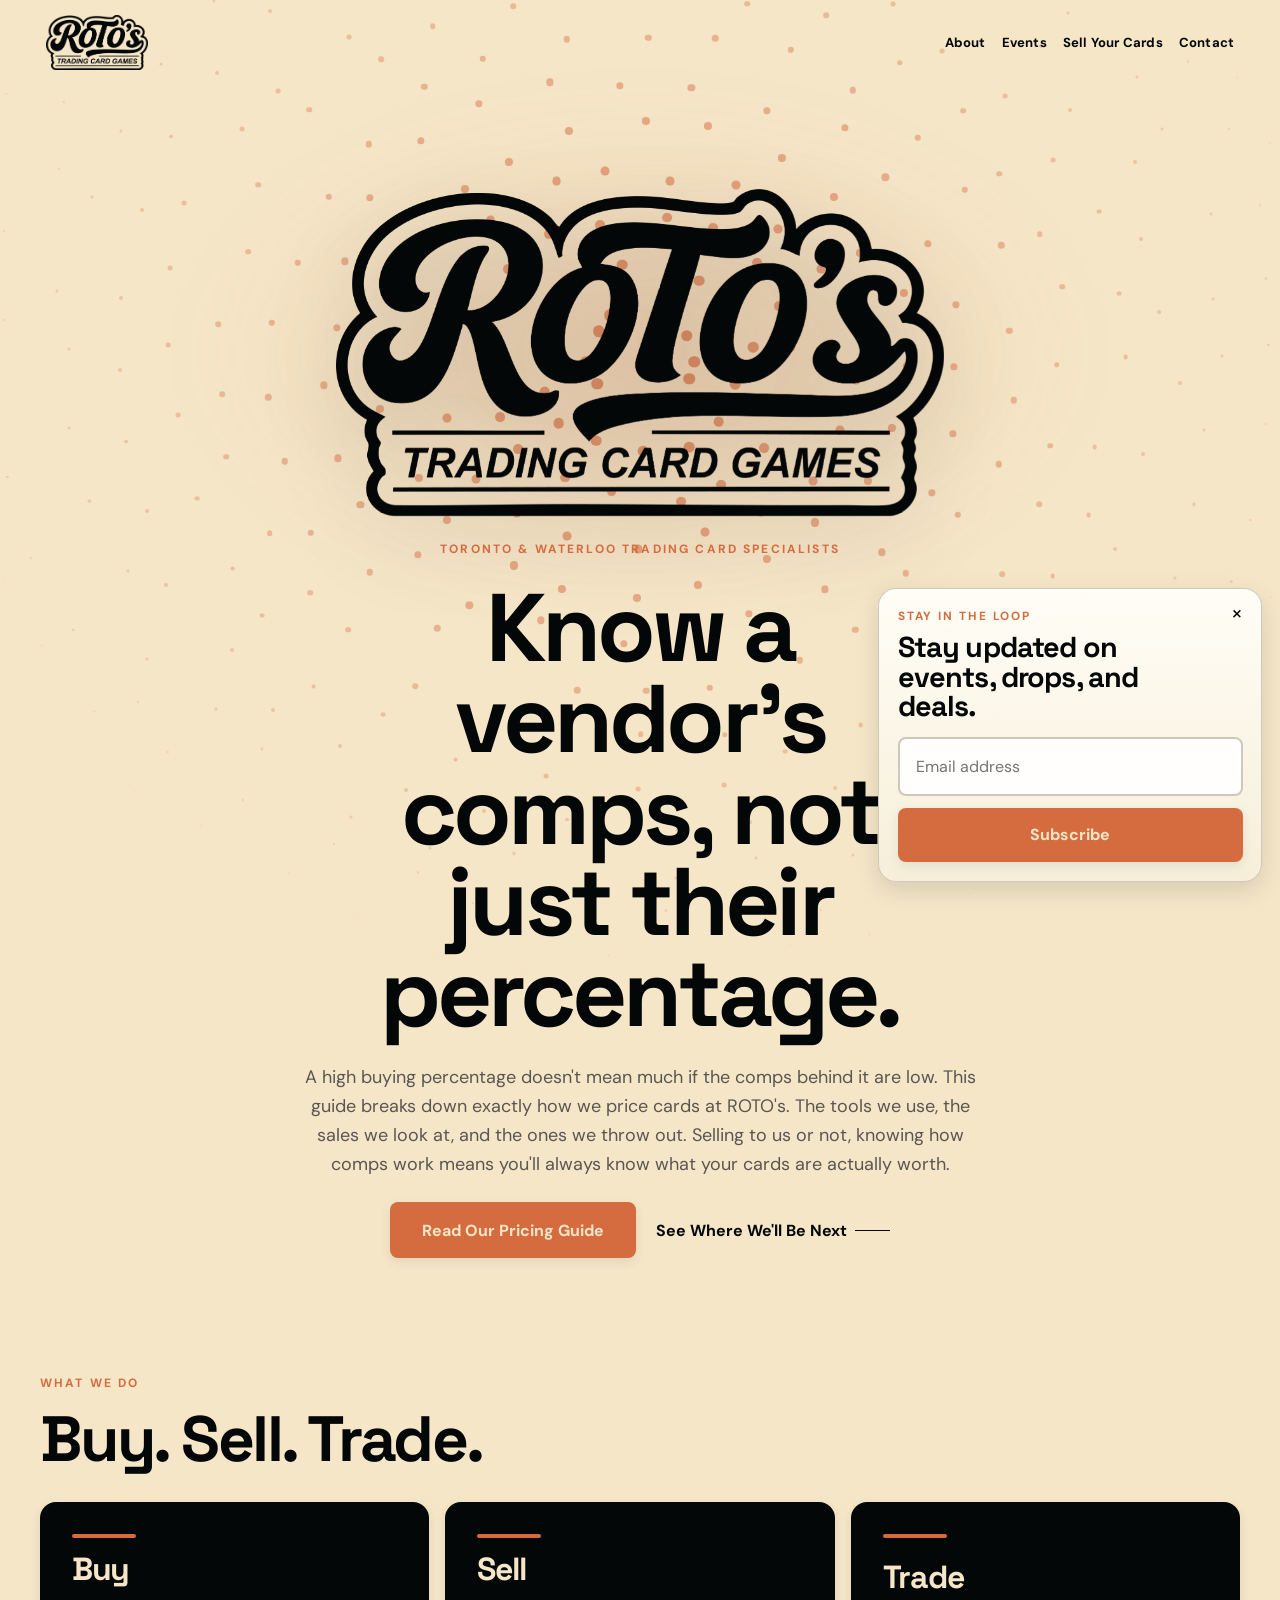
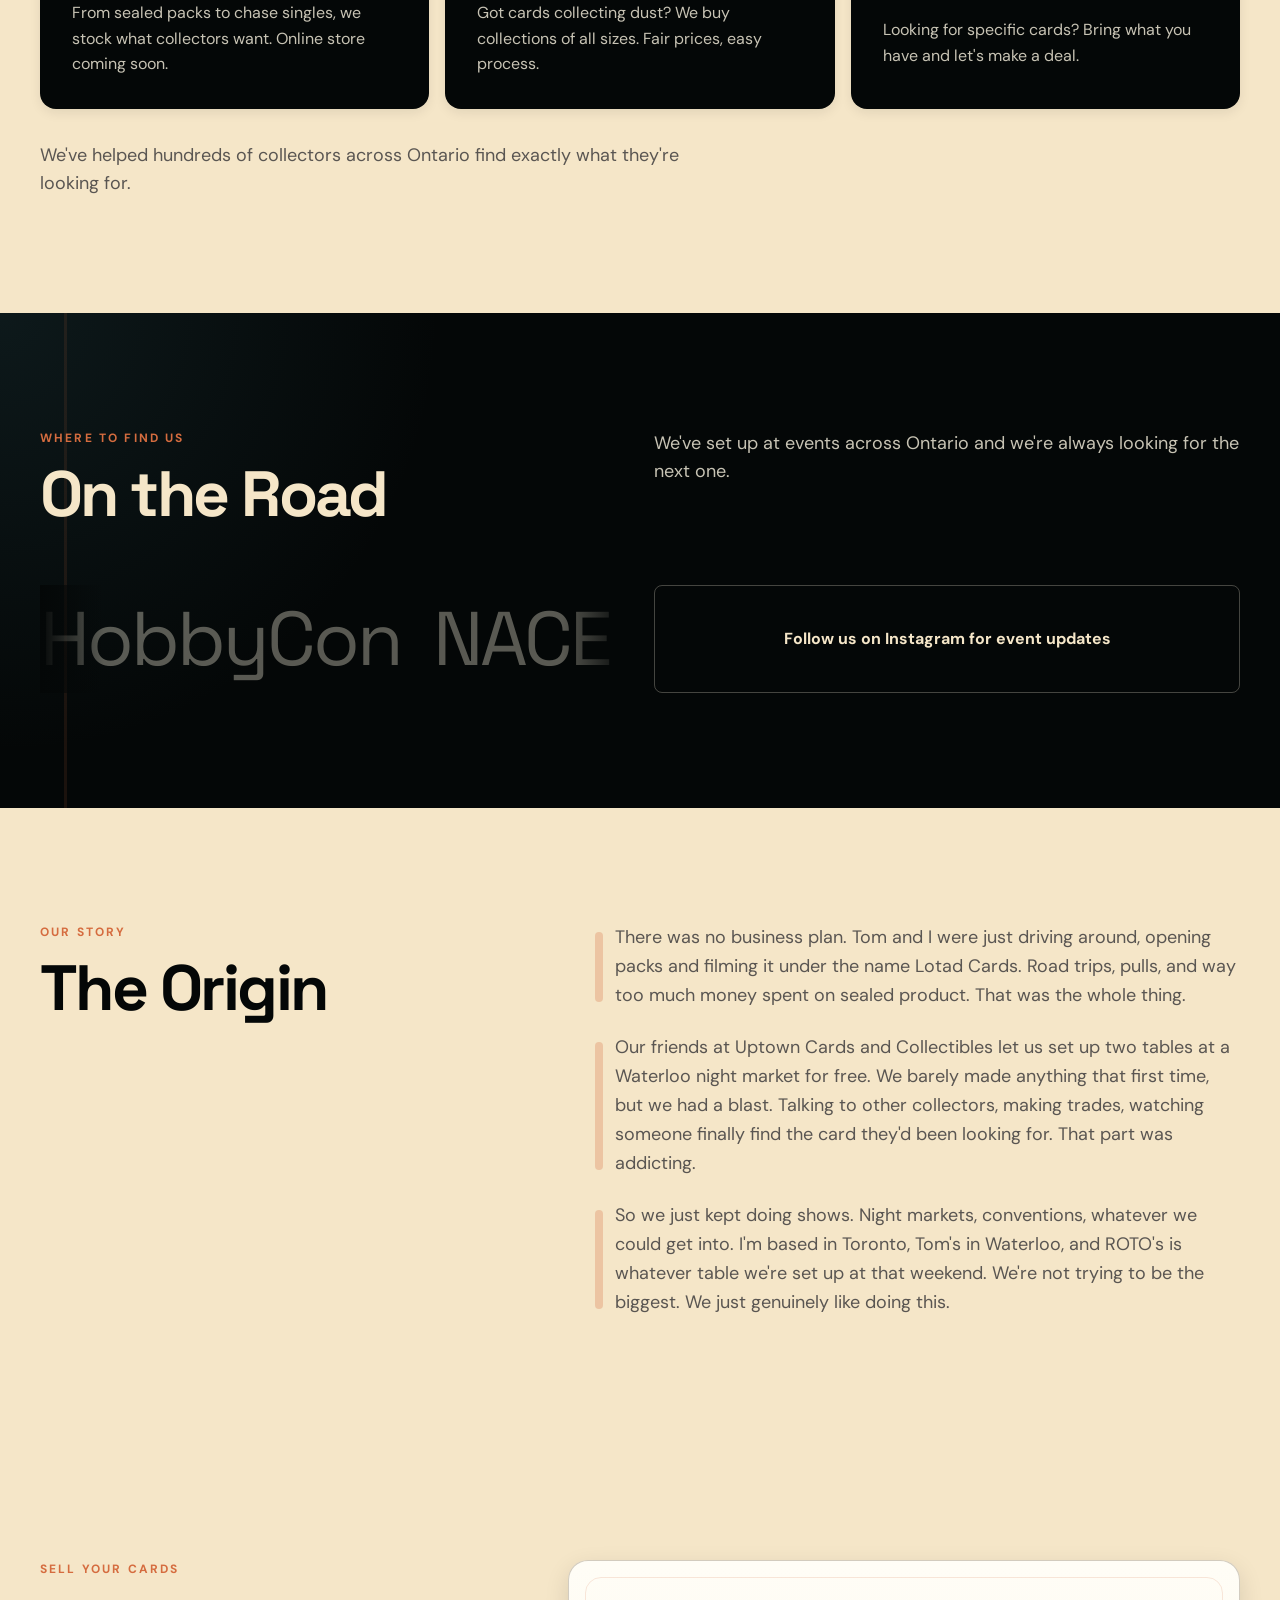
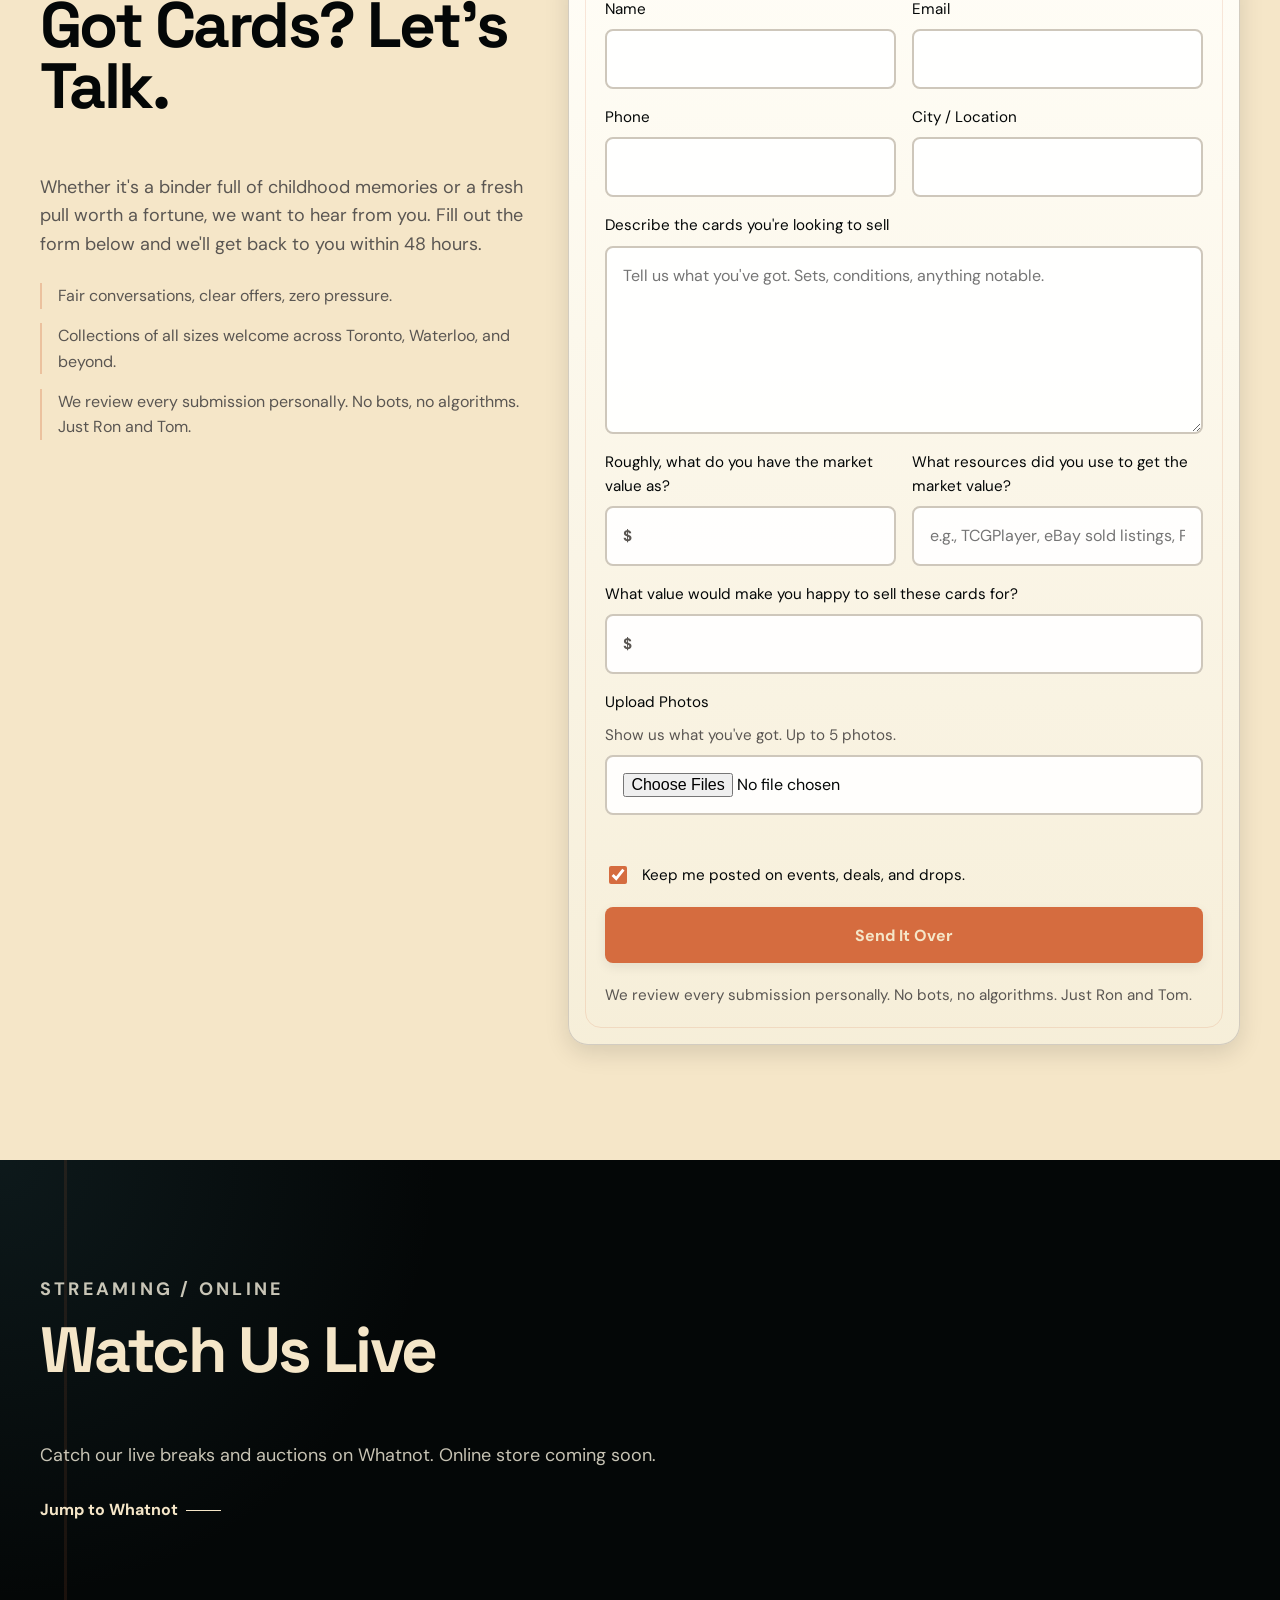
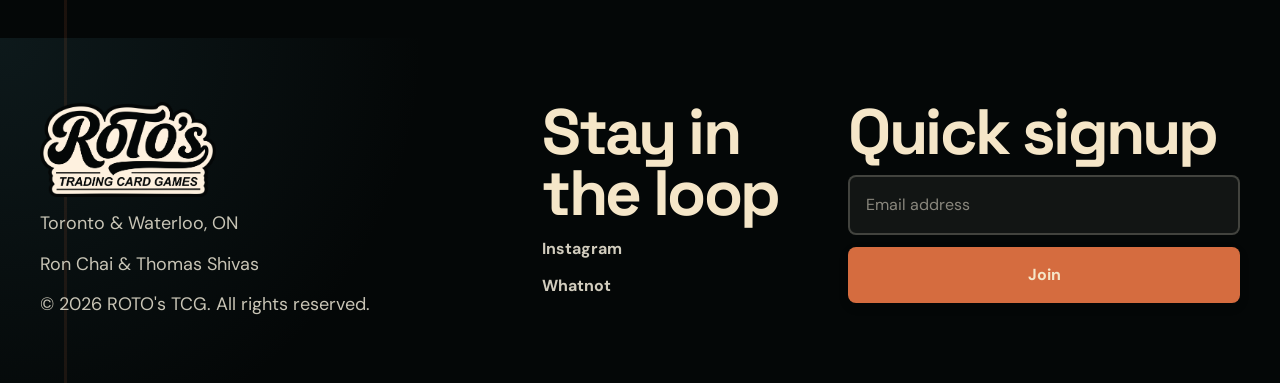
==== commit 7d3f962a: "Update origin story copy - tighter opening, better flow" ====
--- a/index.html
+++ b/index.html
@@ -223,24 +223,23 @@
 
           <div class="story-body reveal">
             <p>
-              We didn't start ROTO's with a business plan. Tom and I were just
-              driving around opening packs and filming it under the name Lotad
-              Cards. That was the whole thing. Road trips, pulls, and way too
-              much money spent on sealed product.
+              There was no business plan. Tom and I were just driving around,
+              opening packs and filming it under the name Lotad Cards. Road
+              trips, pulls, and way too much money spent on sealed product.
+              That was the whole thing.
             </p>
             <p>
               Our friends at Uptown Cards and Collectibles let us set up two
               tables at a Waterloo night market for free. We barely made anything
-              that first time, but we had a blast doing it. Talking to other
-              collectors, making trades, watching someone find the card they'd
-              been looking for. That part was addicting.
+              that first time, but we had a blast. Talking to other collectors,
+              making trades, watching someone finally find the card they'd been
+              looking for. That part was addicting.
             </p>
             <p>
-              We just kept doing shows after that. Night markets, conventions,
-              whatever we could get into. I'm based in Toronto, Tom's in
-              Waterloo, and ROTO's is whatever table we're set up at that
-              weekend. We're not trying to be the biggest. We just genuinely
-              like doing this.
+              So we just kept doing shows. Night markets, conventions, whatever
+              we could get into. I'm based in Toronto, Tom's in Waterloo, and
+              ROTO's is whatever table we're set up at that weekend. We're not
+              trying to be the biggest. We just genuinely like doing this.
             </p>
           </div>
         </div>
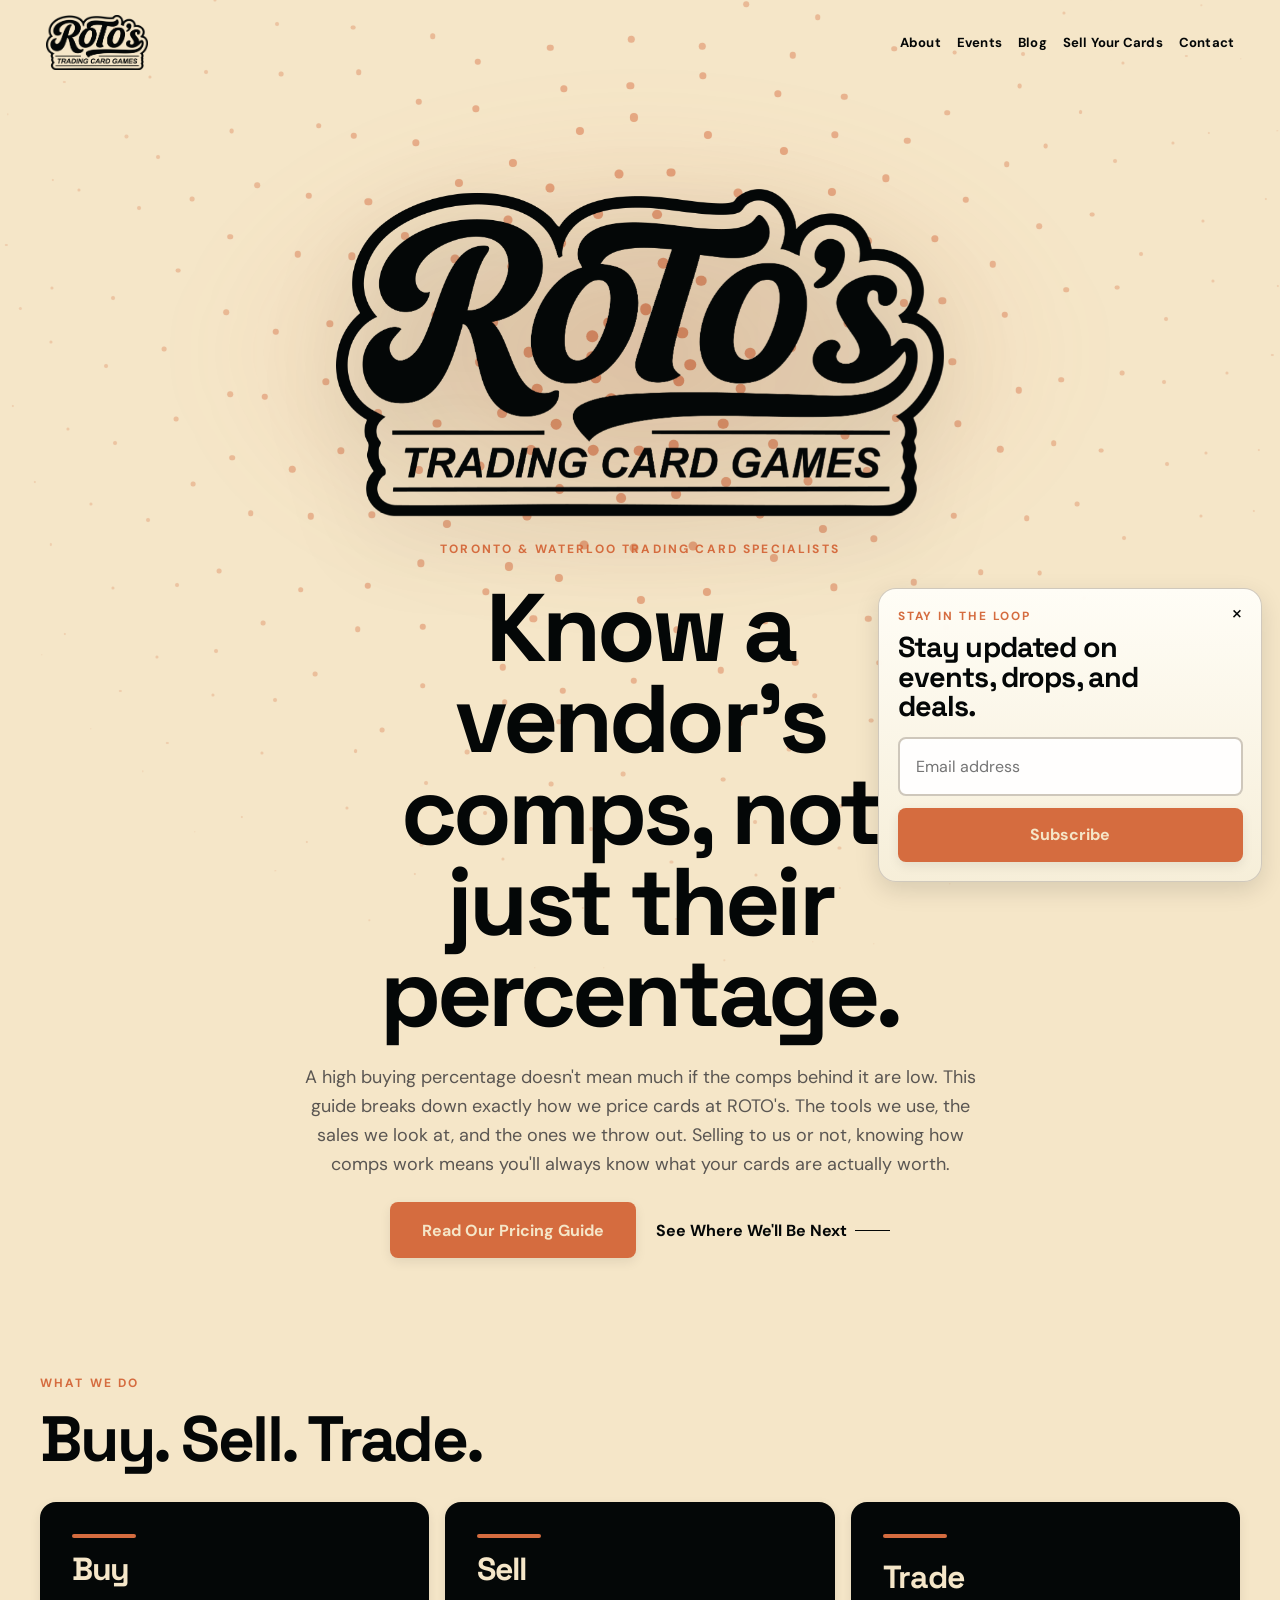
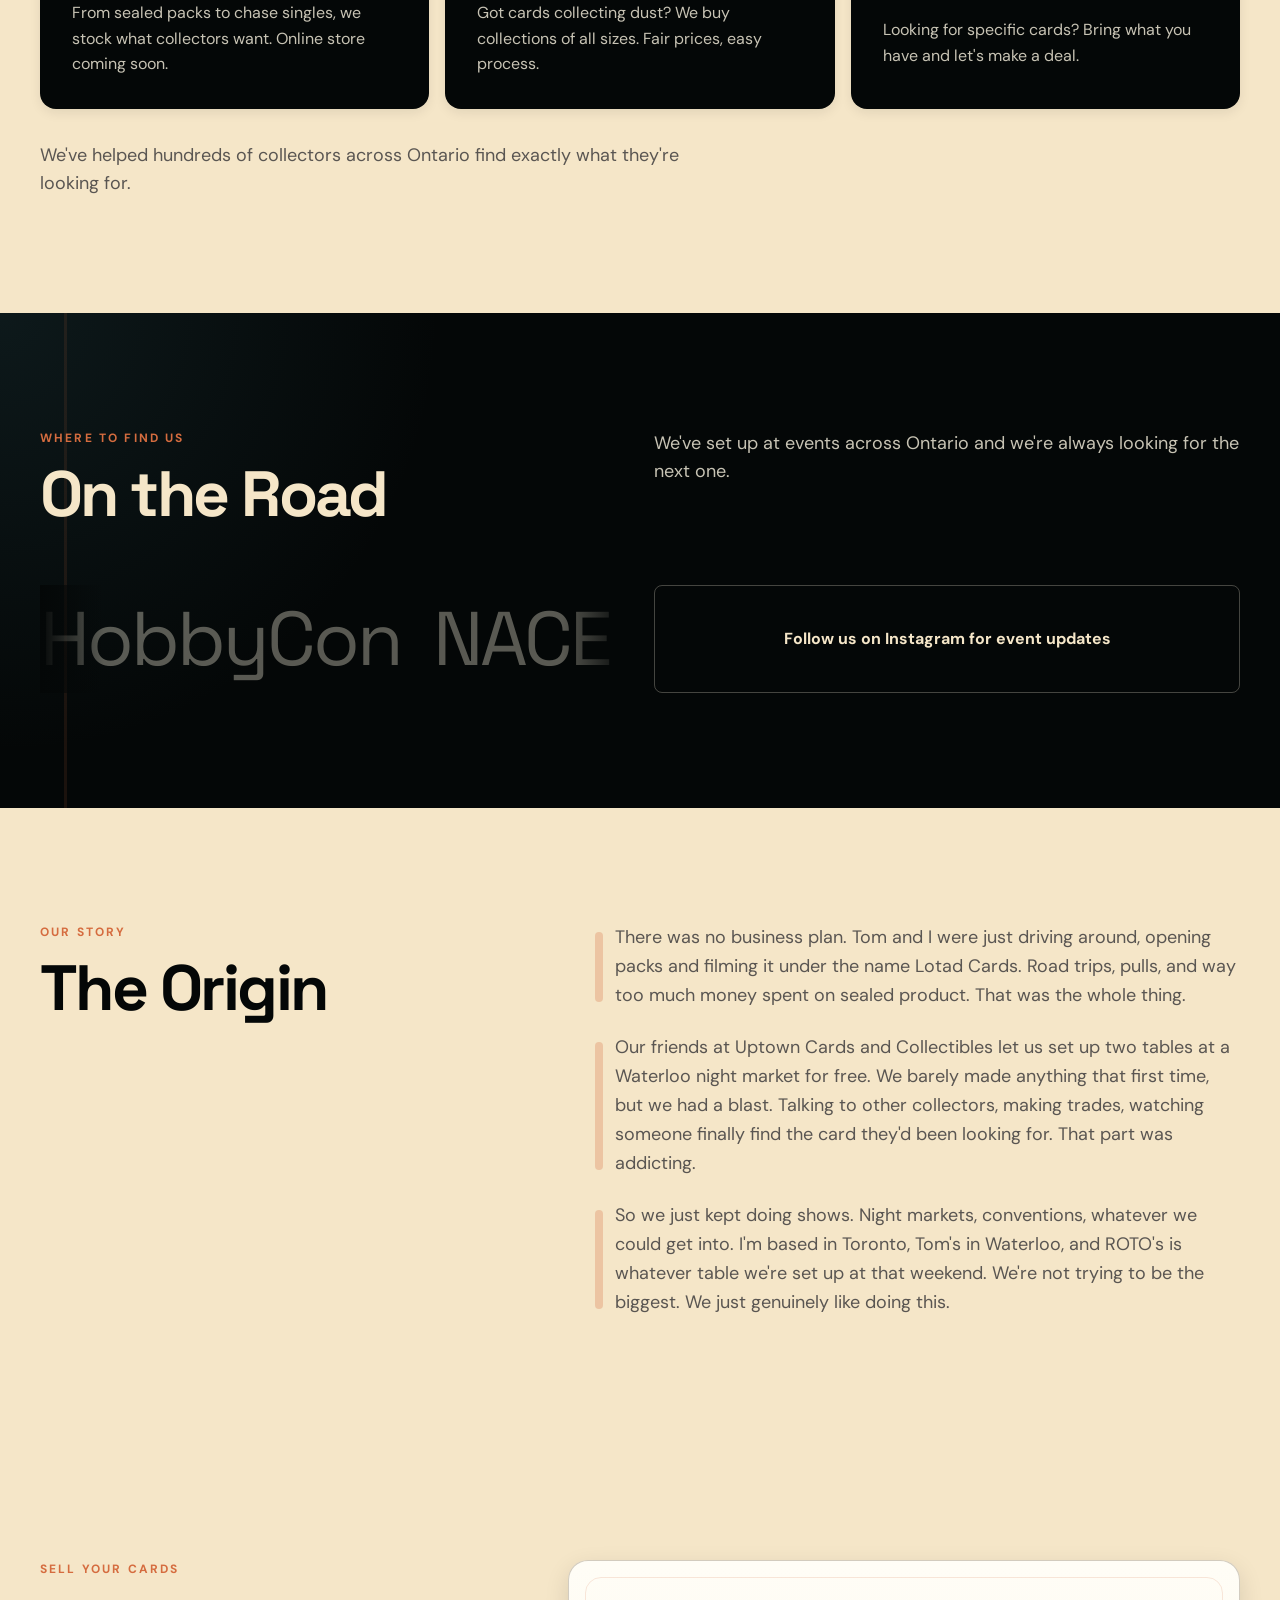
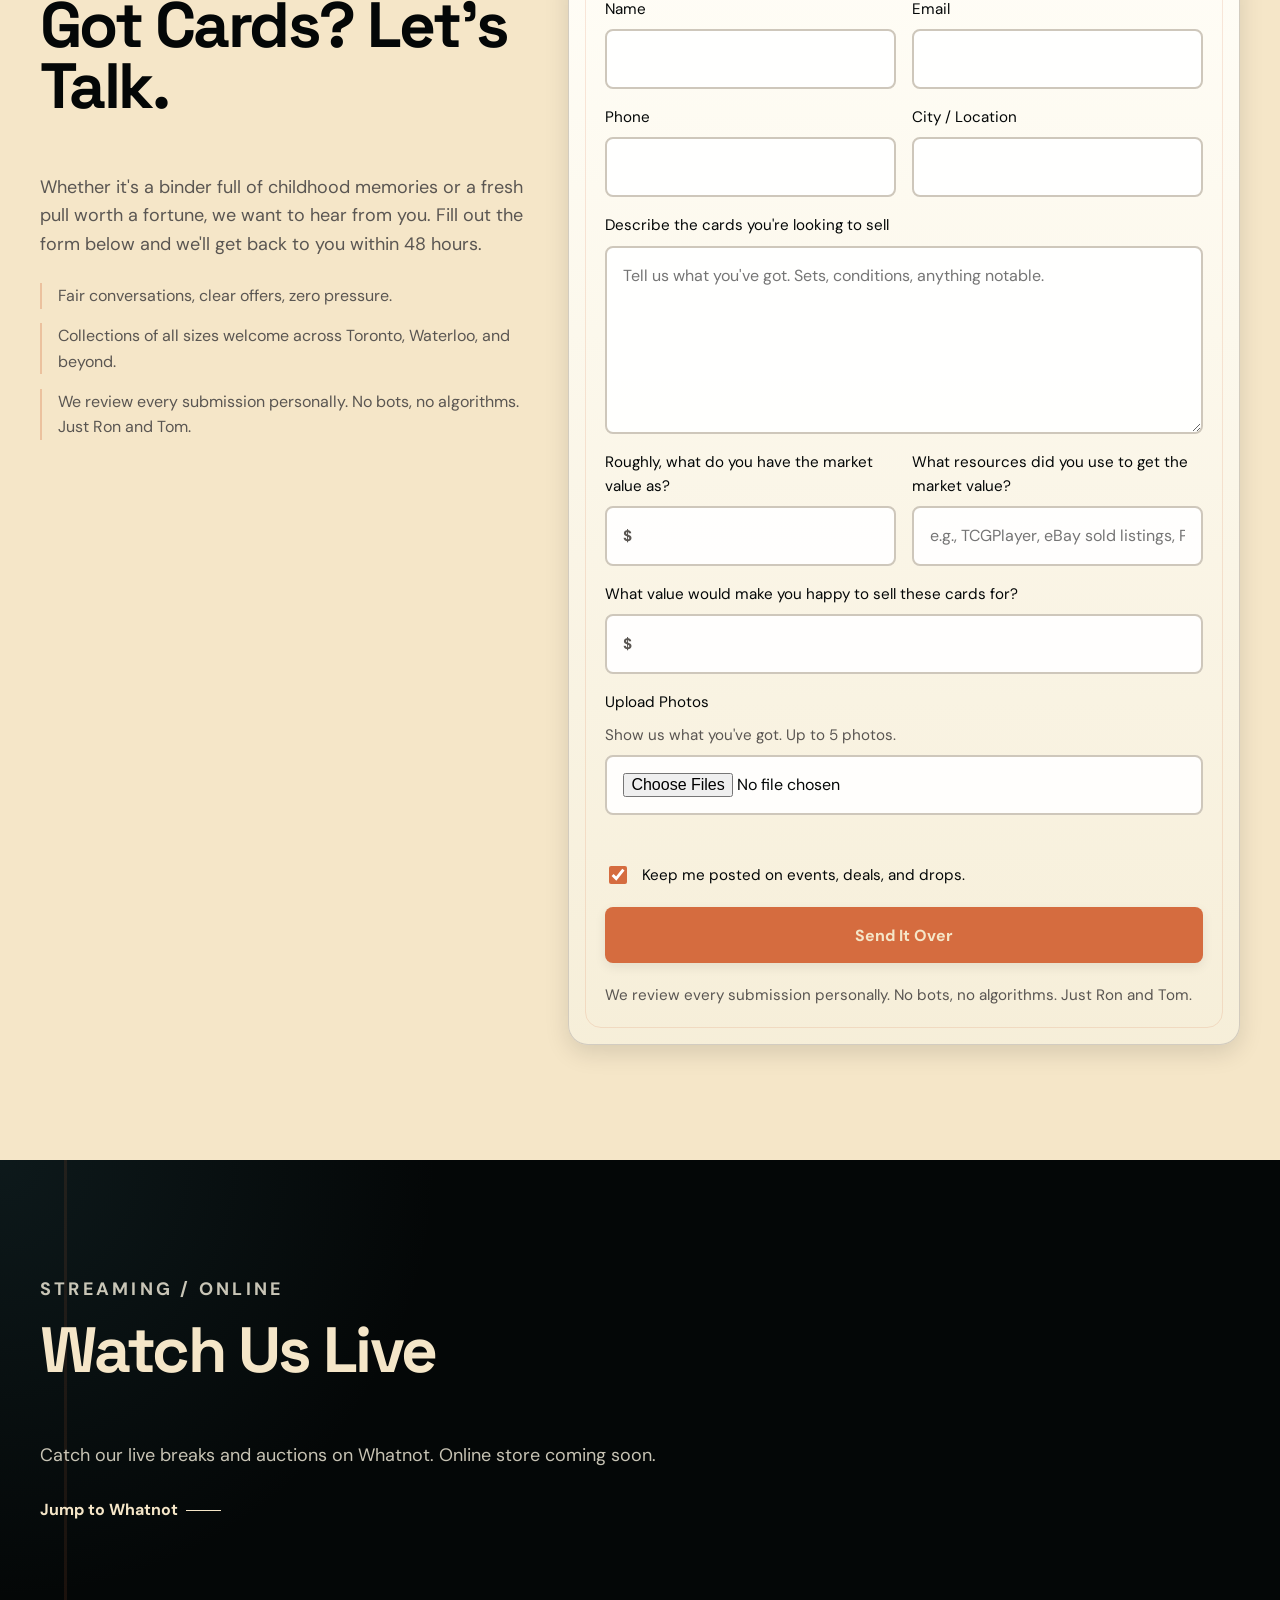
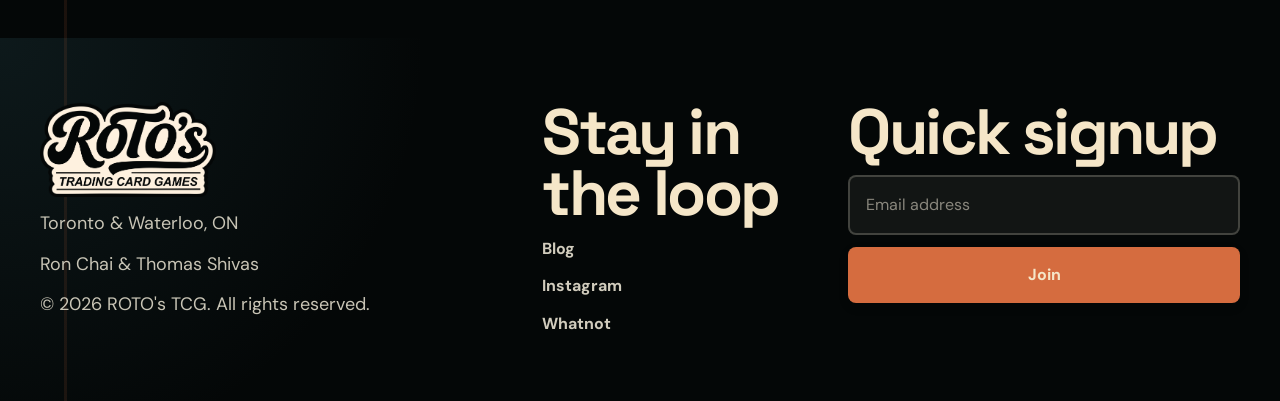
==== commit edb99d5c: "Add blog with first post: uniform toploaders & sleeves vendor tip - New /blog/ section with index an" ====
--- a/index.html
+++ b/index.html
@@ -91,6 +91,7 @@
         <div class="nav-panel" id="site-menu">
           <a href="#about">About</a>
           <a href="#events">Events</a>
+          <a href="/blog/">Blog</a>
           <a href="#sell">Sell Your Cards</a>
           <a href="#contact">Contact</a>
         </div>
@@ -404,6 +405,7 @@
 
         <div class="footer-links reveal">
           <h2 class="footer-heading">Stay in the loop</h2>
+          <a href="/blog/">Blog</a>
           <a href="https://www.instagram.com/rotos_tcg/" target="_blank" rel="noreferrer"
             >Instagram</a
           >
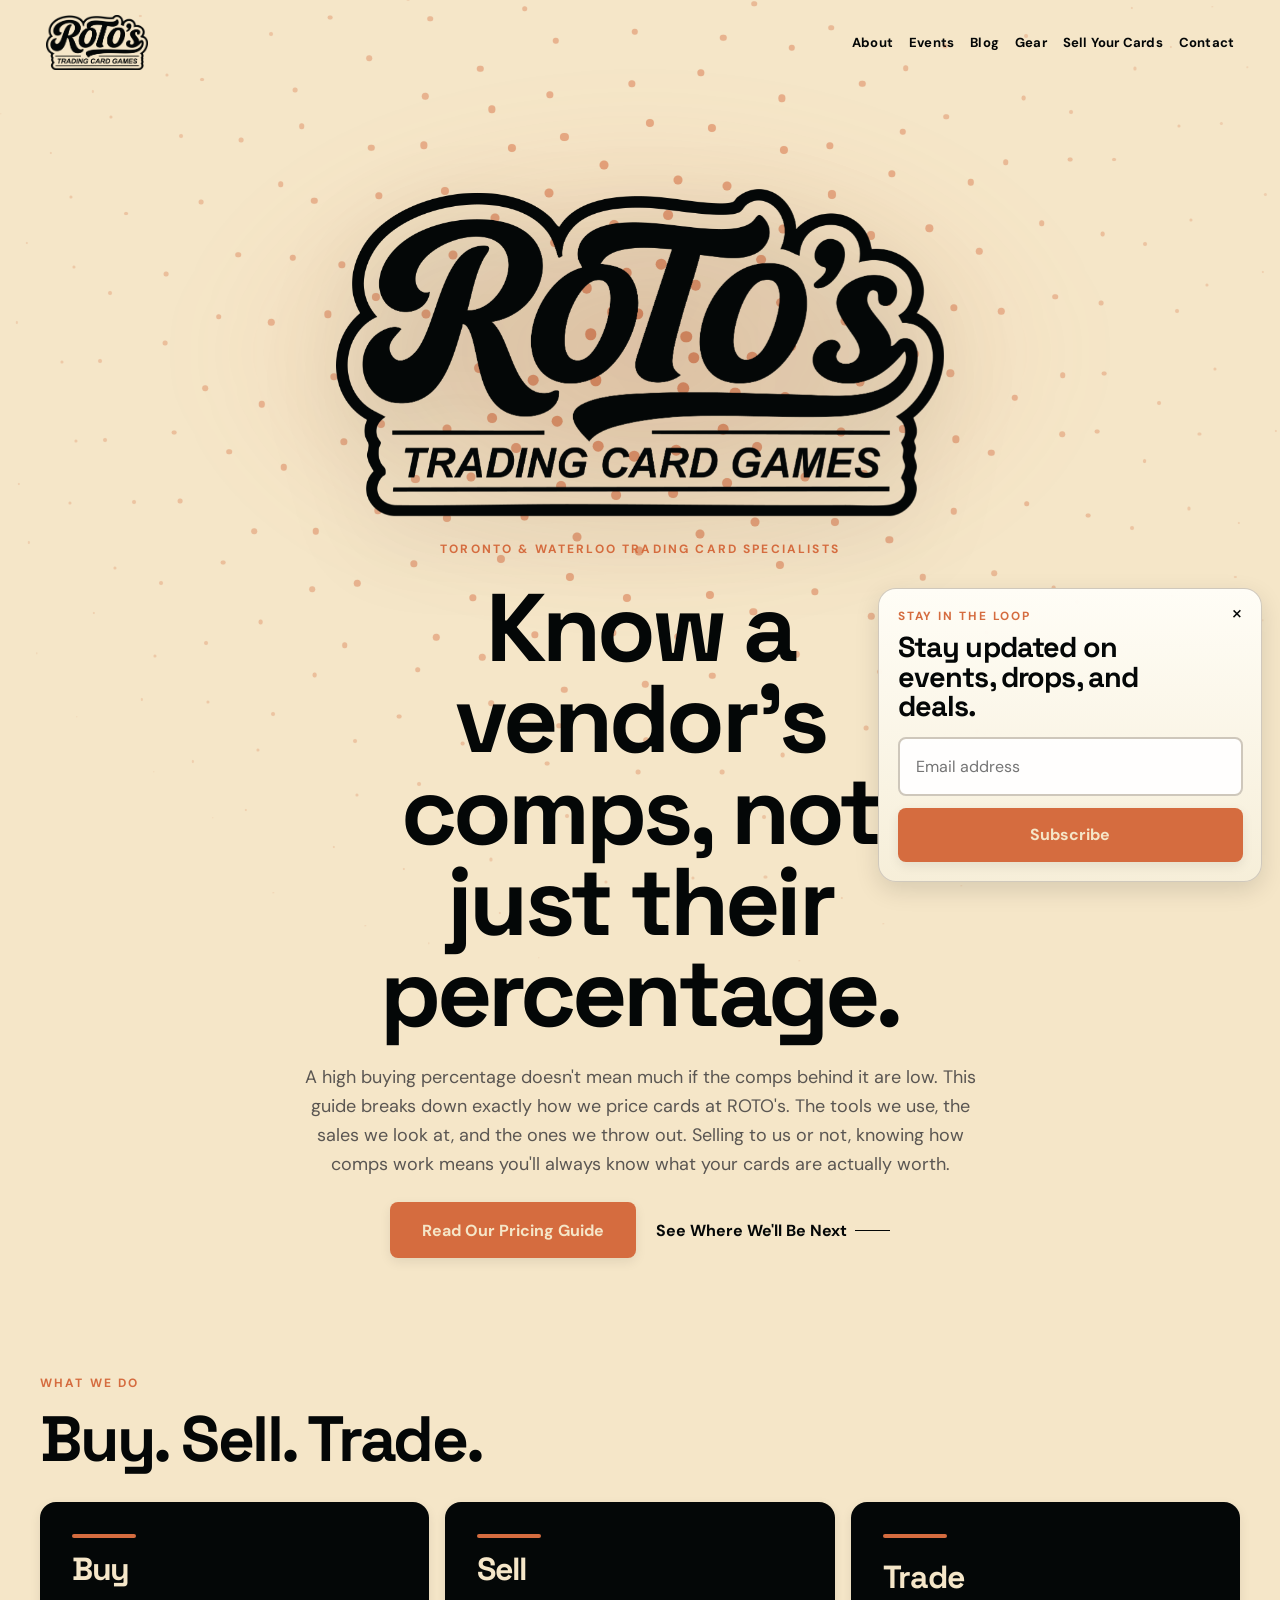
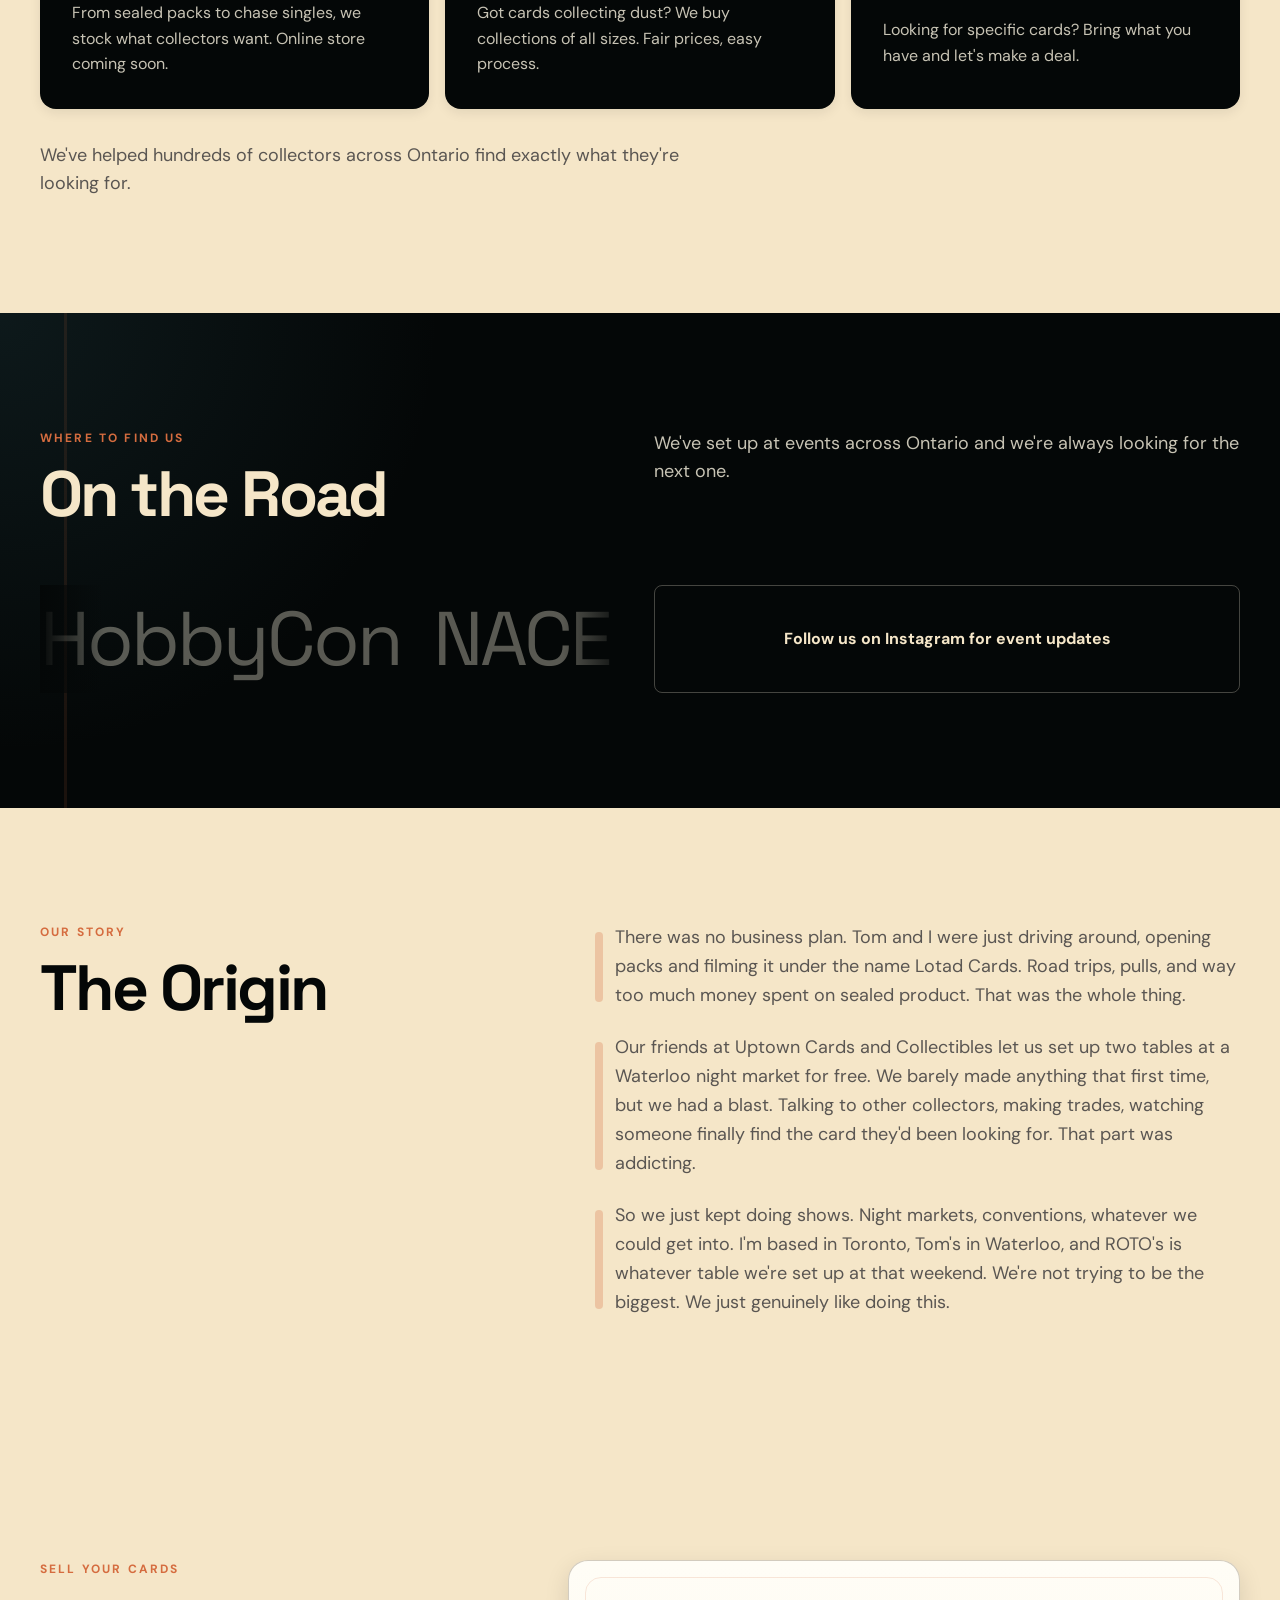
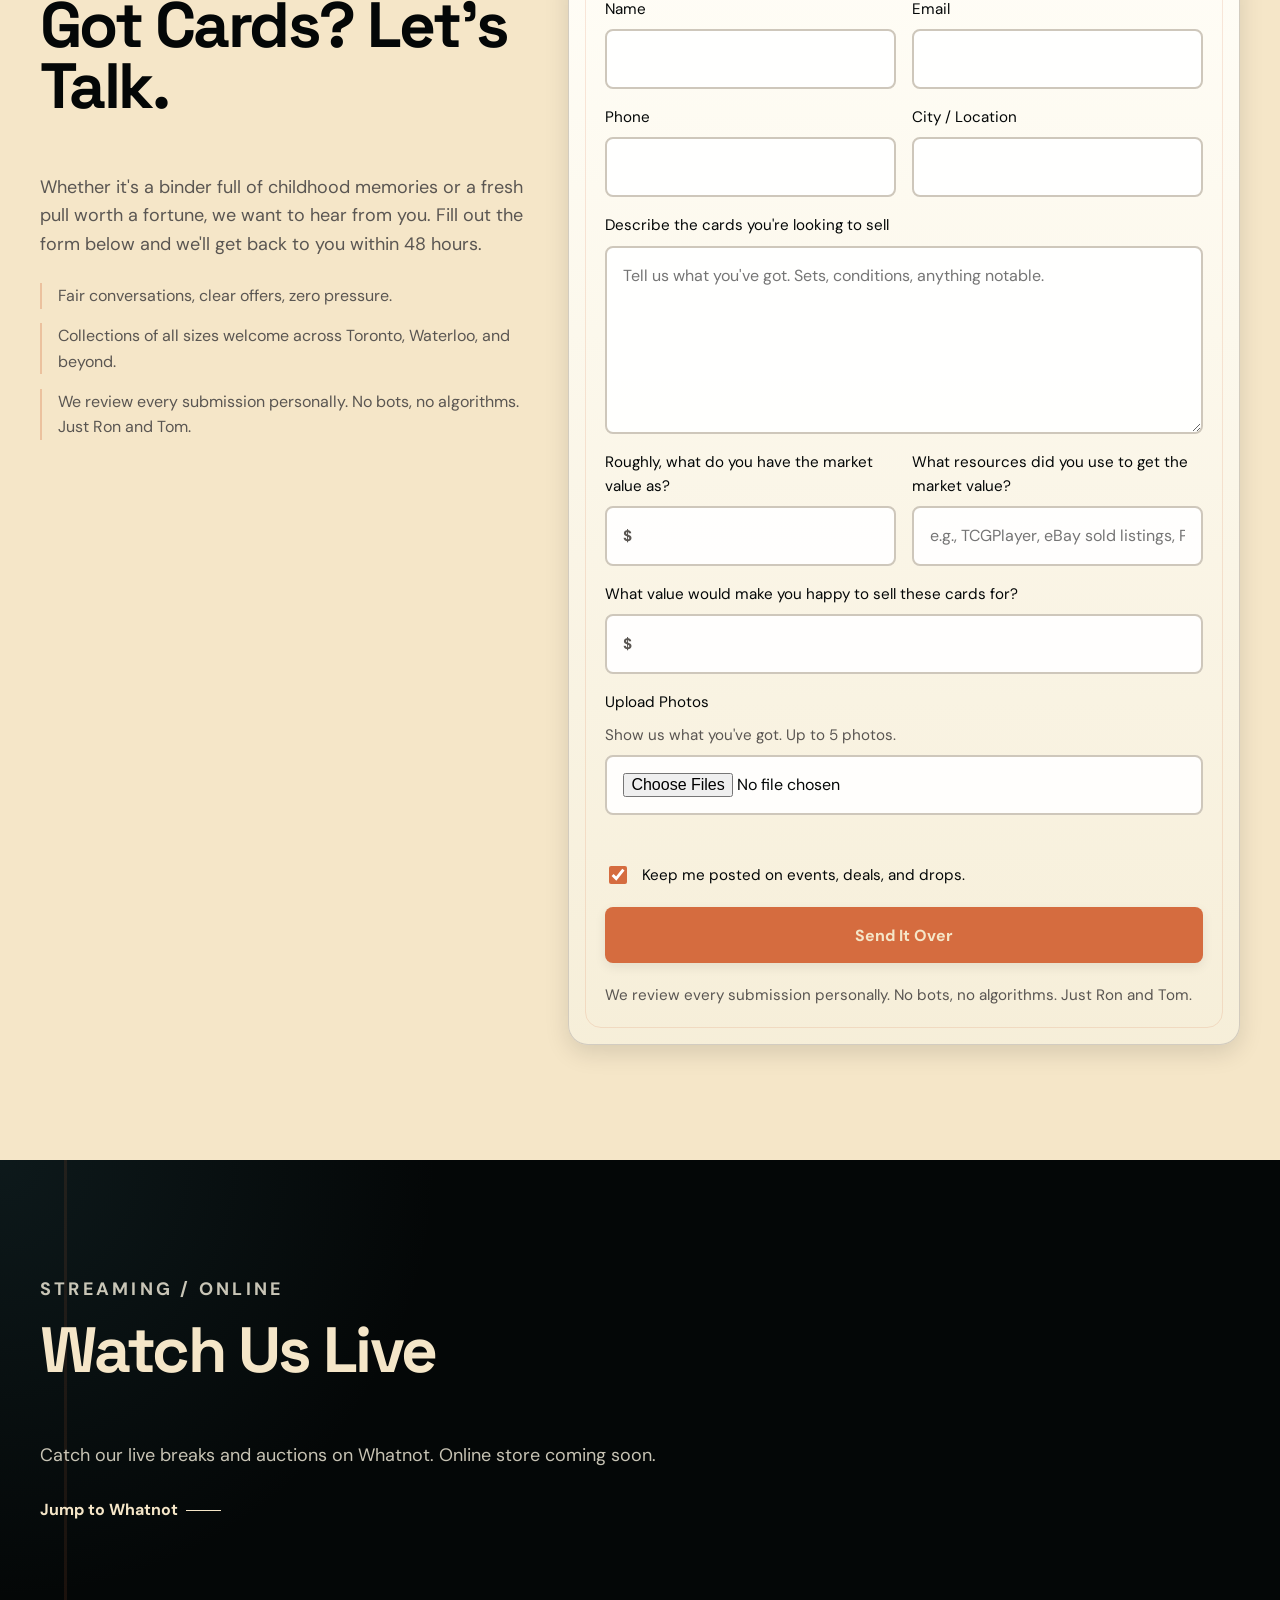
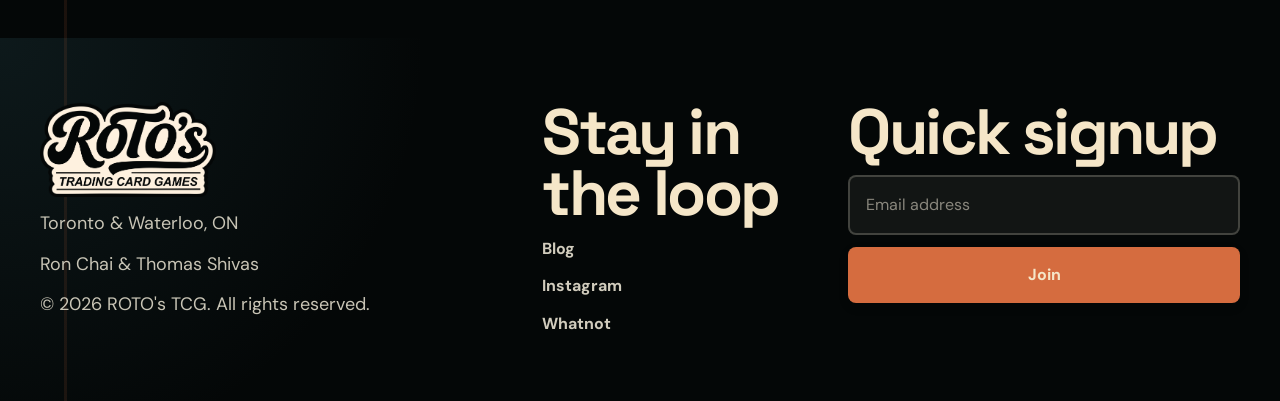
==== commit c9933e34: "Add /gear affiliate products page - New gear.html page showcasing 6 Amazon affiliate products (CA + " ====
--- a/index.html
+++ b/index.html
@@ -92,6 +92,7 @@
           <a href="#about">About</a>
           <a href="#events">Events</a>
           <a href="/blog/">Blog</a>
+          <a href="gear.html">Gear</a>
           <a href="#sell">Sell Your Cards</a>
           <a href="#contact">Contact</a>
         </div>
--- a/styles.css
+++ b/styles.css
@@ -1108,3 +1108,105 @@
 .section-dark .guide-copy {
   color: rgba(255, 248, 229, 0.78);
 }
+
+/* ==================== Gear page ==================== */
+
+.gear-grid {
+  display: grid;
+  gap: 1.5rem;
+  grid-template-columns: 1fr;
+  margin-top: 2.5rem;
+}
+
+@media (min-width: 720px) {
+  .gear-grid {
+    grid-template-columns: repeat(2, 1fr);
+    gap: 2rem;
+  }
+}
+
+@media (min-width: 1080px) {
+  .gear-grid {
+    grid-template-columns: repeat(3, 1fr);
+  }
+}
+
+.gear-card {
+  background: #ffffff;
+  border: 1px solid var(--border);
+  border-radius: var(--radius-large);
+  padding: 1.75rem;
+  display: flex;
+  flex-direction: column;
+  gap: 1rem;
+  box-shadow: var(--shadow-subtle);
+  transition: transform var(--transition-fast), box-shadow var(--transition-fast);
+}
+
+.gear-card:hover {
+  transform: translateY(-2px);
+  box-shadow: var(--shadow-medium);
+}
+
+.gear-eyebrow {
+  margin: 0;
+  font-family: "Space Grotesk", "DM Sans", sans-serif;
+  font-size: 0.75rem;
+  font-weight: 700;
+  letter-spacing: 0.12em;
+  text-transform: uppercase;
+  color: var(--accent);
+}
+
+.gear-title {
+  margin: 0;
+  font-family: "Space Grotesk", "DM Sans", sans-serif;
+  font-size: 1.5rem;
+  font-weight: 700;
+  line-height: 1.2;
+  color: var(--ink);
+}
+
+.gear-note {
+  margin: 0;
+  font-size: 1rem;
+  line-height: 1.55;
+  color: var(--muted);
+  flex-grow: 1;
+}
+
+.gear-links {
+  display: flex;
+  gap: 0.75rem;
+  flex-wrap: wrap;
+}
+
+.gear-btn {
+  height: 44px;
+  padding: 0 1.25rem;
+  font-size: 0.875rem;
+  display: inline-flex;
+  align-items: center;
+  justify-content: center;
+  text-align: center;
+  flex: 1 1 100%;
+}
+
+@media (min-width: 720px) {
+  .gear-btn {
+    flex: 1 1 auto;
+  }
+}
+
+.disclosure {
+  padding-block: 2rem 6rem;
+}
+
+.disclosure-text {
+  max-width: 40rem;
+  margin: 0 auto;
+  text-align: center;
+  font-size: 0.875rem;
+  color: var(--muted);
+  line-height: 1.6;
+}
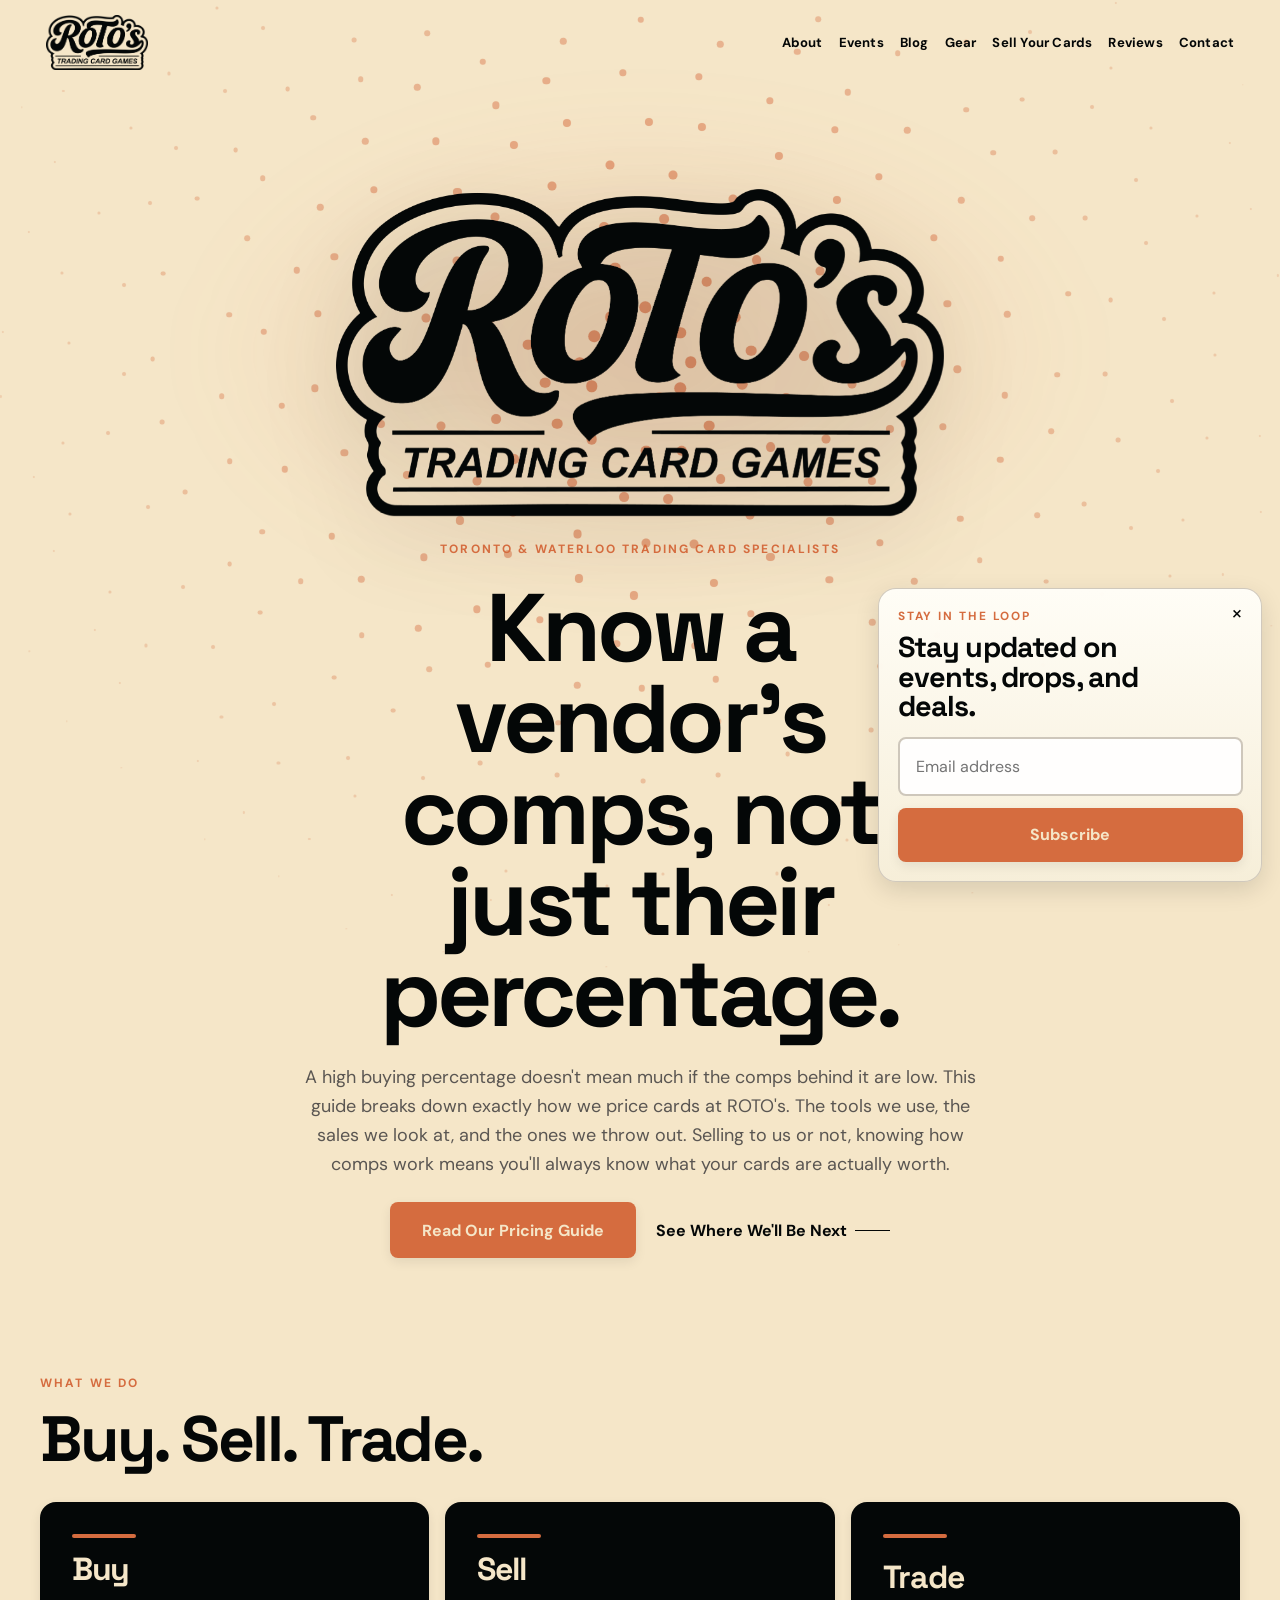
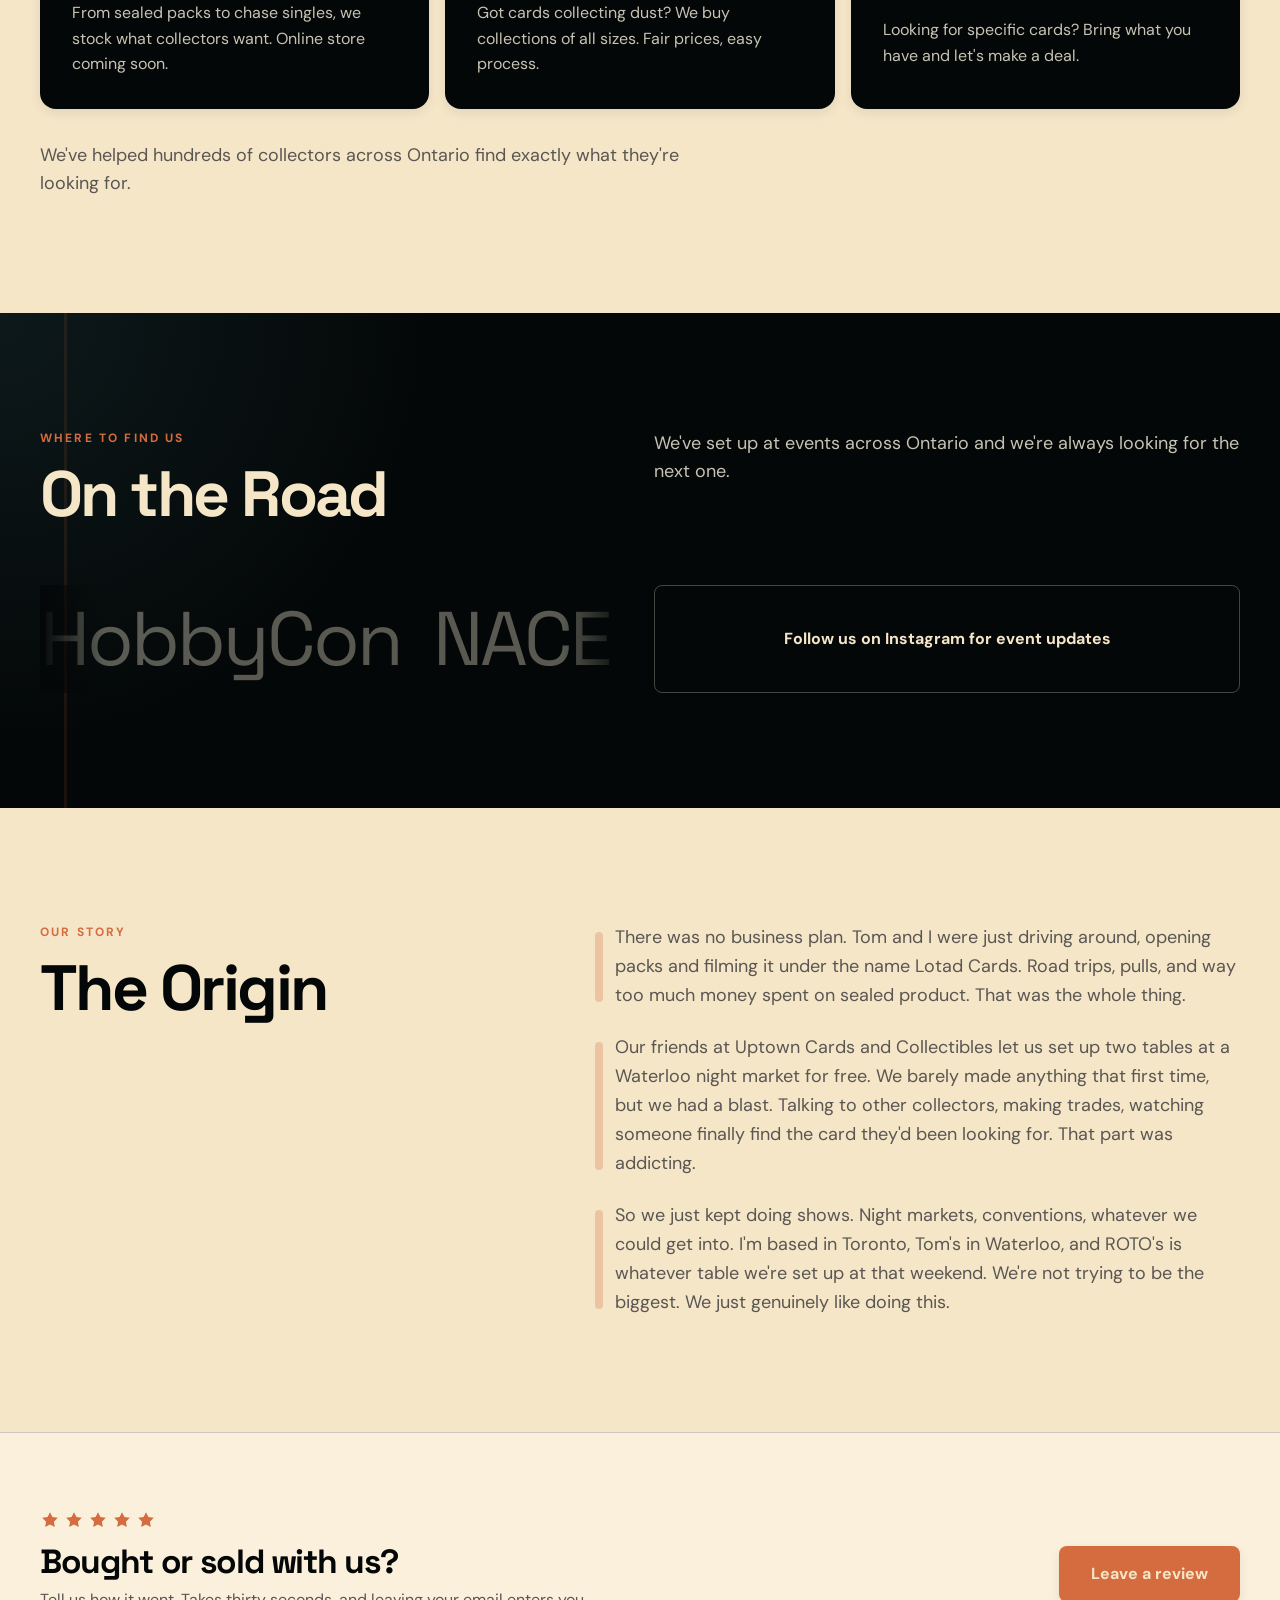
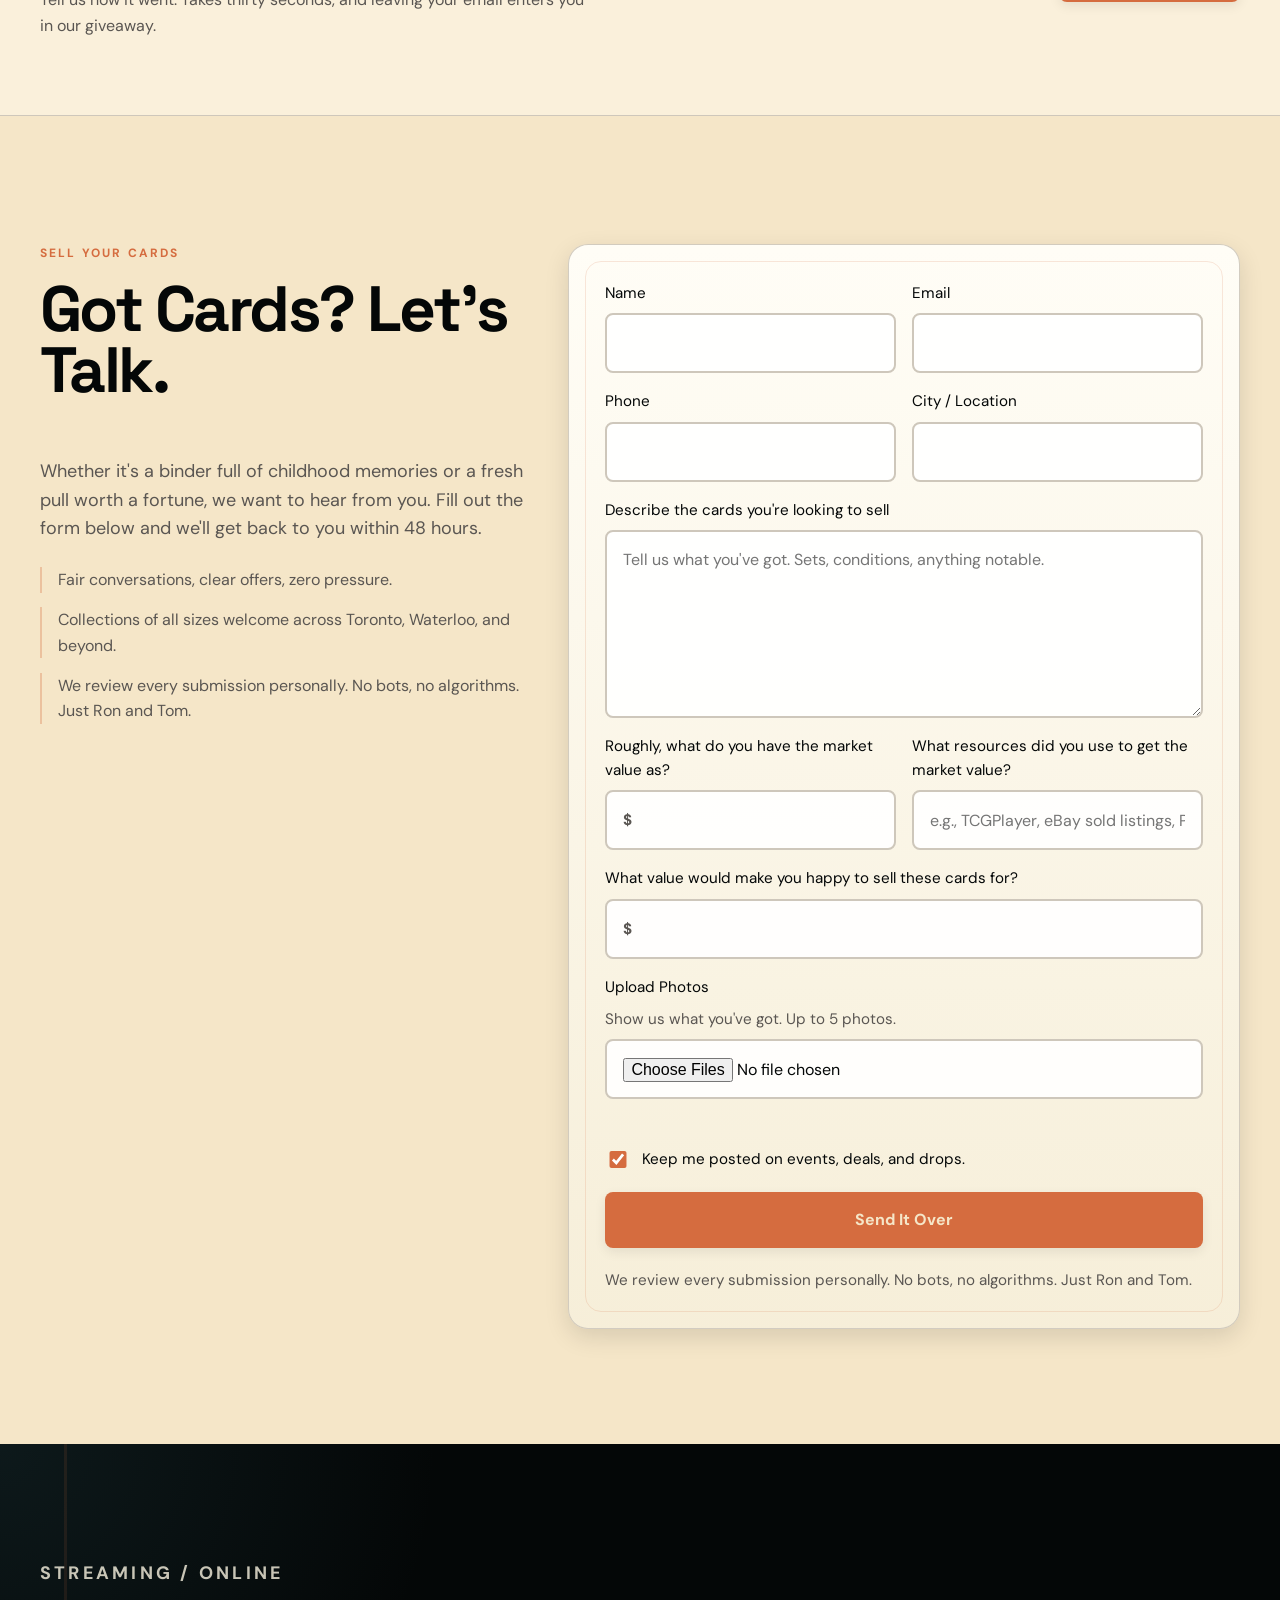
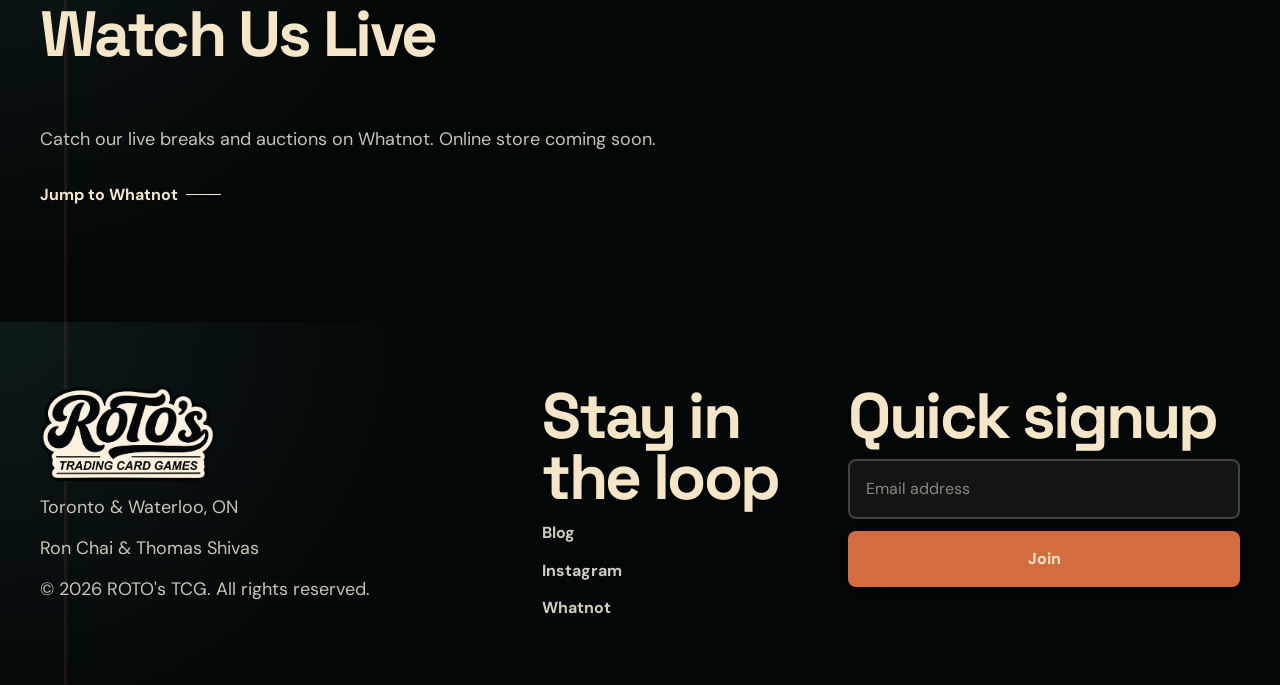
==== commit a745aced: "Add customer review system - review.html: 5-star rating (required), optional name, comment, email   " ====
--- a/index.html
+++ b/index.html
@@ -94,6 +94,7 @@
           <a href="/blog/">Blog</a>
           <a href="gear.html">Gear</a>
           <a href="#sell">Sell Your Cards</a>
+          <a href="review.html">Reviews</a>
           <a href="#contact">Contact</a>
         </div>
       </nav>
@@ -244,6 +245,27 @@
               trying to be the biggest. We just genuinely like doing this.
             </p>
           </div>
+        </div>
+      </section>
+
+      <section class="review-cta" id="reviews" aria-labelledby="review-cta-title">
+        <div class="section-shell review-cta-shell reveal">
+          <div class="review-cta-copy">
+            <div class="review-cta-stars" aria-hidden="true">
+              <svg viewBox="0 0 24 24"><path d="M12 2.6l2.9 5.9 6.5.9-4.7 4.6 1.1 6.5-5.8-3-5.8 3 1.1-6.5L2.6 9.4l6.5-.9z"/></svg>
+              <svg viewBox="0 0 24 24"><path d="M12 2.6l2.9 5.9 6.5.9-4.7 4.6 1.1 6.5-5.8-3-5.8 3 1.1-6.5L2.6 9.4l6.5-.9z"/></svg>
+              <svg viewBox="0 0 24 24"><path d="M12 2.6l2.9 5.9 6.5.9-4.7 4.6 1.1 6.5-5.8-3-5.8 3 1.1-6.5L2.6 9.4l6.5-.9z"/></svg>
+              <svg viewBox="0 0 24 24"><path d="M12 2.6l2.9 5.9 6.5.9-4.7 4.6 1.1 6.5-5.8-3-5.8 3 1.1-6.5L2.6 9.4l6.5-.9z"/></svg>
+              <svg viewBox="0 0 24 24"><path d="M12 2.6l2.9 5.9 6.5.9-4.7 4.6 1.1 6.5-5.8-3-5.8 3 1.1-6.5L2.6 9.4l6.5-.9z"/></svg>
+            </div>
+            <h2 id="review-cta-title">Bought or sold with us?</h2>
+            <p>
+              Tell us how it went. Takes thirty seconds, and leaving your email
+              enters you in our giveaway.
+            </p>
+          </div>
+
+          <a class="button button-primary" href="review.html">Leave a review</a>
         </div>
       </section>
 
--- a/styles.css
+++ b/styles.css
@@ -1210,3 +1210,389 @@
   color: var(--muted);
   line-height: 1.6;
 }
+
+/* Gear page: full-viewport hero + scroll-snap between sections.
+   Scoped to html[data-snap="gear"] so other pages are untouched. */
+
+html[data-snap="gear"] {
+  scroll-snap-type: y mandatory;
+  scroll-padding-top: 5.5rem;
+}
+
+html[data-snap="gear"] .gear-hero,
+html[data-snap="gear"] .gear-list-section {
+  scroll-snap-align: start;
+  scroll-snap-stop: always;
+}
+
+html[data-snap="gear"] .gear-hero {
+  min-height: 100svh;
+  display: flex;
+  align-items: center;
+  justify-content: center;
+  padding-top: 0;
+  position: relative;
+}
+
+html[data-snap="gear"] .gear-hero .hero-shell {
+  width: 100%;
+}
+
+html[data-snap="gear"] .gear-hero-copy {
+  text-align: center;
+  margin-inline: auto;
+}
+
+html[data-snap="gear"] .gear-hero-copy .eyebrow,
+html[data-snap="gear"] .gear-hero-copy h1,
+html[data-snap="gear"] .gear-hero-copy .hero-text {
+  text-align: center;
+}
+
+.gear-scroll-cue {
+  position: absolute;
+  left: 50%;
+  bottom: 2.25rem;
+  transform: translateX(-50%);
+  width: 28px;
+  height: 44px;
+  border: 2px solid var(--ink);
+  border-radius: 9999px;
+  display: inline-flex;
+  align-items: flex-start;
+  justify-content: center;
+  padding-top: 8px;
+  opacity: 0.55;
+  transition: opacity var(--transition-fast);
+}
+
+.gear-scroll-cue:hover,
+.gear-scroll-cue:focus-visible {
+  opacity: 1;
+}
+
+.gear-scroll-cue span {
+  display: block;
+  width: 3px;
+  height: 8px;
+  background: var(--ink);
+  border-radius: 9999px;
+  animation: gear-scroll-cue-bounce 1.6s ease-in-out infinite;
+}
+
+@keyframes gear-scroll-cue-bounce {
+  0%, 100% {
+    transform: translateY(0);
+    opacity: 0.4;
+  }
+  50% {
+    transform: translateY(10px);
+    opacity: 1;
+  }
+}
+
+@media (prefers-reduced-motion: reduce) {
+  html[data-snap="gear"] {
+    scroll-snap-type: none;
+  }
+  .gear-scroll-cue span {
+    animation: none;
+  }
+}
+
+/* ==============================================================
+   Review page
+   ============================================================== */
+
+.review-section {
+  min-height: 100vh;
+  display: flex;
+  align-items: center;
+}
+
+.review-shell {
+  display: grid;
+  grid-template-columns: minmax(0, 0.9fr) minmax(0, 1.1fr);
+  gap: clamp(2.5rem, 5vw, 5rem);
+  align-items: start;
+}
+
+.review-intro h1 {
+  margin: 0;
+}
+
+/* Honeypot — present for bots, invisible and unreachable for people */
+.hp-field {
+  position: absolute;
+  width: 1px;
+  height: 1px;
+  padding: 0;
+  margin: -1px;
+  overflow: hidden;
+  clip: rect(0 0 0 0);
+  white-space: nowrap;
+  border: 0;
+}
+
+/* --- Star rating --- */
+.star-fieldset {
+  border: 0;
+  padding: 0;
+  margin: 0 0 2rem;
+}
+
+.star-fieldset legend {
+  font-family: "Space Grotesk", system-ui, sans-serif;
+  font-weight: 700;
+  font-size: 0.95rem;
+  letter-spacing: 0.02em;
+  color: var(--ink);
+  padding: 0;
+  margin-bottom: 0.85rem;
+}
+
+.req {
+  color: var(--accent);
+}
+
+.star-row {
+  display: flex;
+  gap: 0.4rem;
+  margin-bottom: 0.6rem;
+}
+
+.star {
+  --star-size: clamp(2.4rem, 6vw, 3rem);
+  width: var(--star-size);
+  height: var(--star-size);
+  padding: 0;
+  border: 0;
+  background: none;
+  cursor: pointer;
+  color: var(--border);
+  transition: color var(--transition-fast), transform var(--transition-fast);
+}
+
+.star svg {
+  width: 100%;
+  height: 100%;
+  display: block;
+  fill: currentColor;
+  stroke: var(--ink);
+  stroke-width: 1.1;
+  stroke-linejoin: round;
+}
+
+.star.is-filled {
+  color: var(--accent);
+}
+
+.star:hover {
+  transform: translateY(-2px);
+}
+
+.star:focus-visible {
+  outline: 2px solid var(--accent);
+  outline-offset: 3px;
+  border-radius: var(--radius-small);
+}
+
+.star-row.has-error .star {
+  animation: star-shake 400ms ease-out;
+}
+
+.star-row.has-error .star svg {
+  stroke: var(--error);
+}
+
+@keyframes star-shake {
+  0%, 100% { transform: translateX(0); }
+  25% { transform: translateX(-4px); }
+  75% { transform: translateX(4px); }
+}
+
+@media (prefers-reduced-motion: reduce) {
+  .star,
+  .star-row.has-error .star {
+    animation: none;
+    transition: color var(--transition-fast);
+  }
+  .star:hover {
+    transform: none;
+  }
+}
+
+#rating-label {
+  font-weight: 500;
+  color: var(--muted);
+}
+
+/* --- Optional field tag --- */
+.optional {
+  font-style: normal;
+  font-weight: 400;
+  font-size: 0.78rem;
+  letter-spacing: 0.04em;
+  text-transform: uppercase;
+  color: var(--muted);
+  margin-left: 0.5rem;
+  opacity: 0.8;
+}
+
+.char-count {
+  text-align: right;
+  font-variant-numeric: tabular-nums;
+}
+
+.review-submit {
+  width: 100%;
+  margin-top: 0.5rem;
+}
+
+/* --- Status line --- */
+.form-status {
+  margin: 0.9rem 0 0;
+  min-height: 1.4em;
+  font-size: 0.92rem;
+  font-weight: 500;
+}
+
+.form-status.is-error {
+  color: var(--error);
+}
+
+.form-status.is-success {
+  color: var(--success);
+}
+
+/* --- Success state --- */
+.review-success {
+  text-align: center;
+  padding: 1.5rem 0.5rem 0.5rem;
+}
+
+.review-success-mark {
+  width: 64px;
+  height: 64px;
+  margin: 0 auto 1.5rem;
+  border-radius: 9999px;
+  background: var(--accent);
+  display: grid;
+  place-items: center;
+}
+
+.review-success-mark svg {
+  width: 32px;
+  height: 32px;
+  fill: none;
+  stroke: var(--cream);
+  stroke-width: 2.5;
+  stroke-linecap: round;
+  stroke-linejoin: round;
+}
+
+.review-success h2 {
+  margin: 0 0 0.75rem;
+}
+
+.review-success p {
+  color: var(--muted);
+  margin: 0 0 2rem;
+  line-height: 1.6;
+}
+
+/* --- Simple footer (review page) --- */
+.footer-shell-simple {
+  display: flex;
+  flex-wrap: wrap;
+  align-items: center;
+  justify-content: space-between;
+  gap: 1.5rem;
+  padding-block: 2.5rem;
+}
+
+.footer-simple-brand {
+  font-family: "Space Grotesk", system-ui, sans-serif;
+  font-weight: 700;
+  letter-spacing: 0.04em;
+  margin: 0;
+}
+
+.footer-simple-nav {
+  display: flex;
+  flex-wrap: wrap;
+  gap: 1.5rem;
+}
+
+.footer-simple-nav a {
+  font-size: 0.95rem;
+  opacity: 0.85;
+  transition: opacity var(--transition-fast);
+}
+
+.footer-simple-nav a:hover,
+.footer-simple-nav a:focus-visible {
+  opacity: 1;
+}
+
+@media (max-width: 900px) {
+  .review-shell {
+    grid-template-columns: minmax(0, 1fr);
+  }
+  .review-section {
+    min-height: 0;
+  }
+}
+
+/* ==============================================================
+   Homepage review CTA band
+   ============================================================== */
+
+.review-cta {
+  padding-block: clamp(3.5rem, 6vw, 5rem);
+  border-top: 1px solid var(--border);
+  border-bottom: 1px solid var(--border);
+  background: var(--surface);
+}
+
+.review-cta-shell {
+  display: flex;
+  flex-wrap: wrap;
+  align-items: center;
+  justify-content: space-between;
+  gap: 2rem;
+}
+
+.review-cta-copy {
+  max-width: 34rem;
+}
+
+.review-cta-copy h2 {
+  margin: 0 0 0.6rem;
+  font-size: clamp(1.6rem, 3vw, 2.1rem);
+}
+
+.review-cta-copy p {
+  margin: 0;
+  color: var(--muted);
+  line-height: 1.6;
+}
+
+.review-cta-stars {
+  display: flex;
+  gap: 0.25rem;
+  margin-bottom: 1rem;
+}
+
+.review-cta-stars svg {
+  width: 20px;
+  height: 20px;
+  fill: var(--accent);
+}
+
+@media (max-width: 720px) {
+  .review-cta-shell {
+    flex-direction: column;
+    align-items: flex-start;
+  }
+}
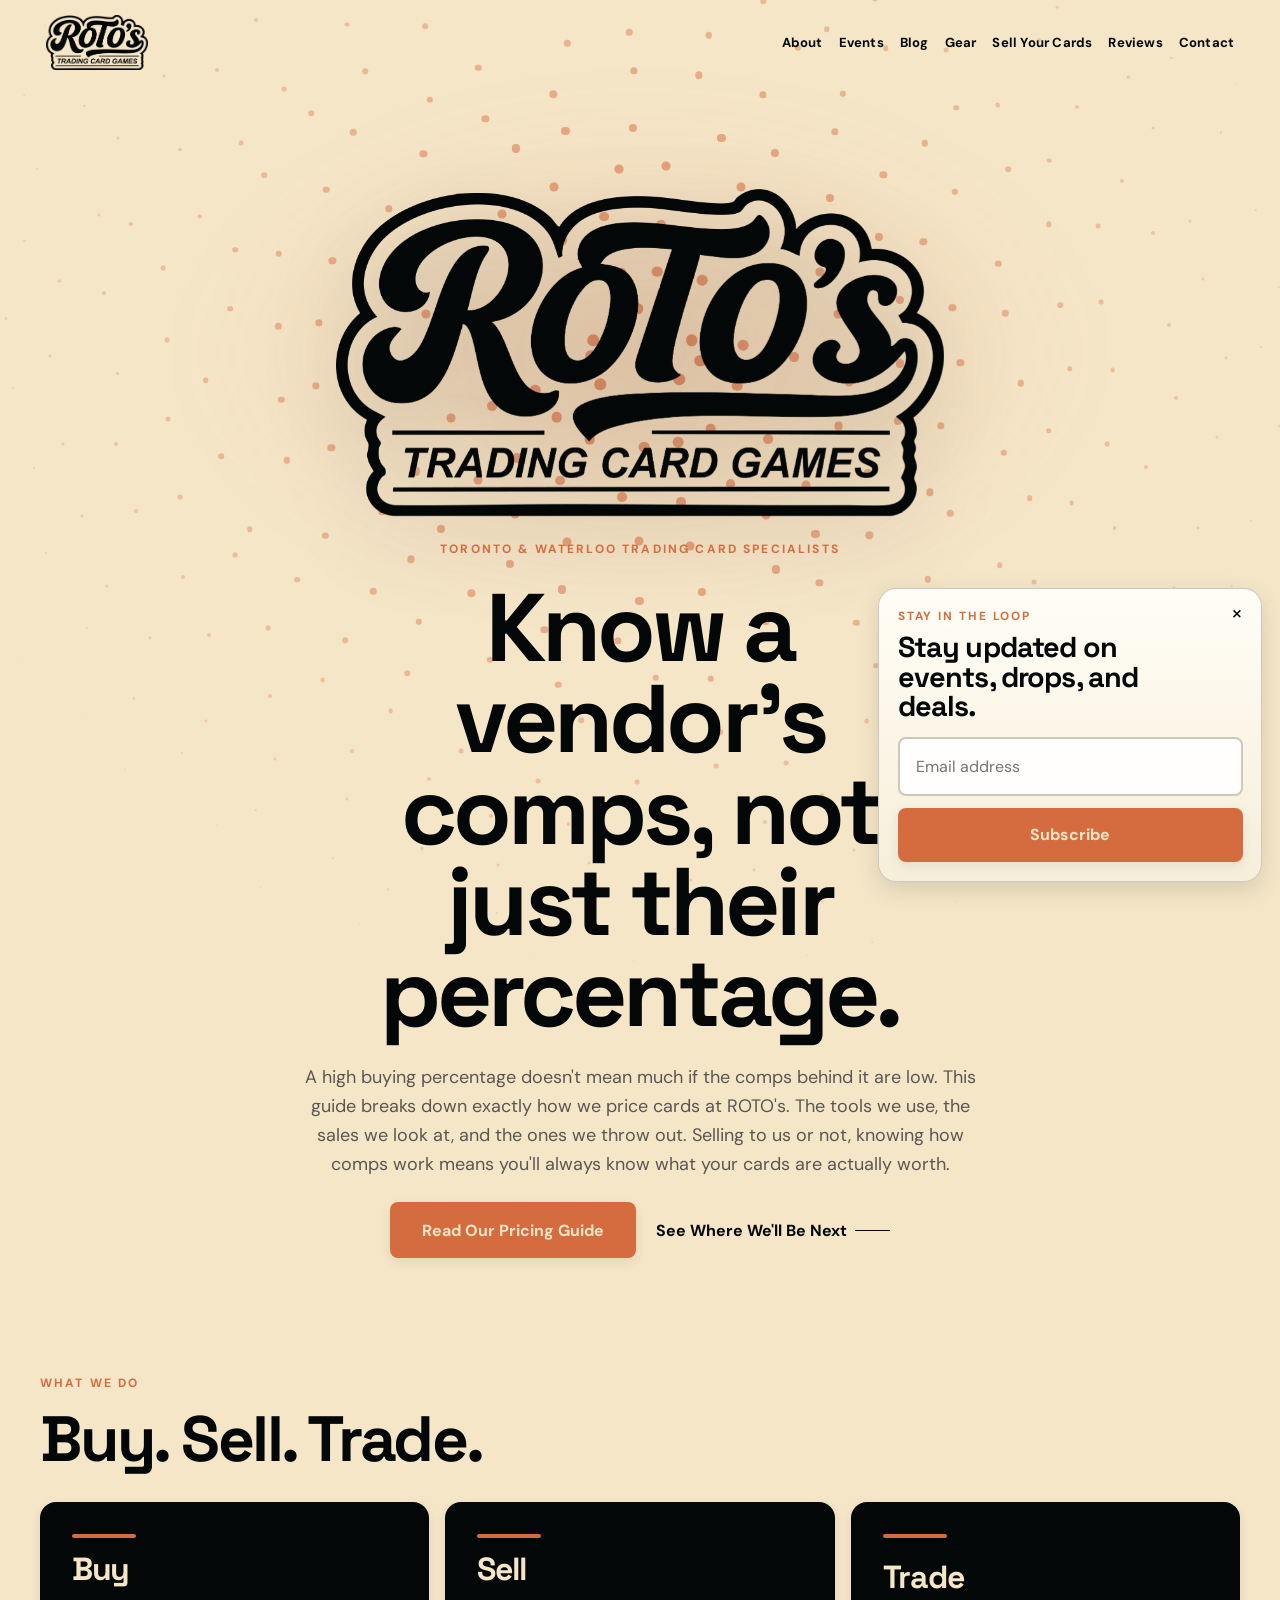
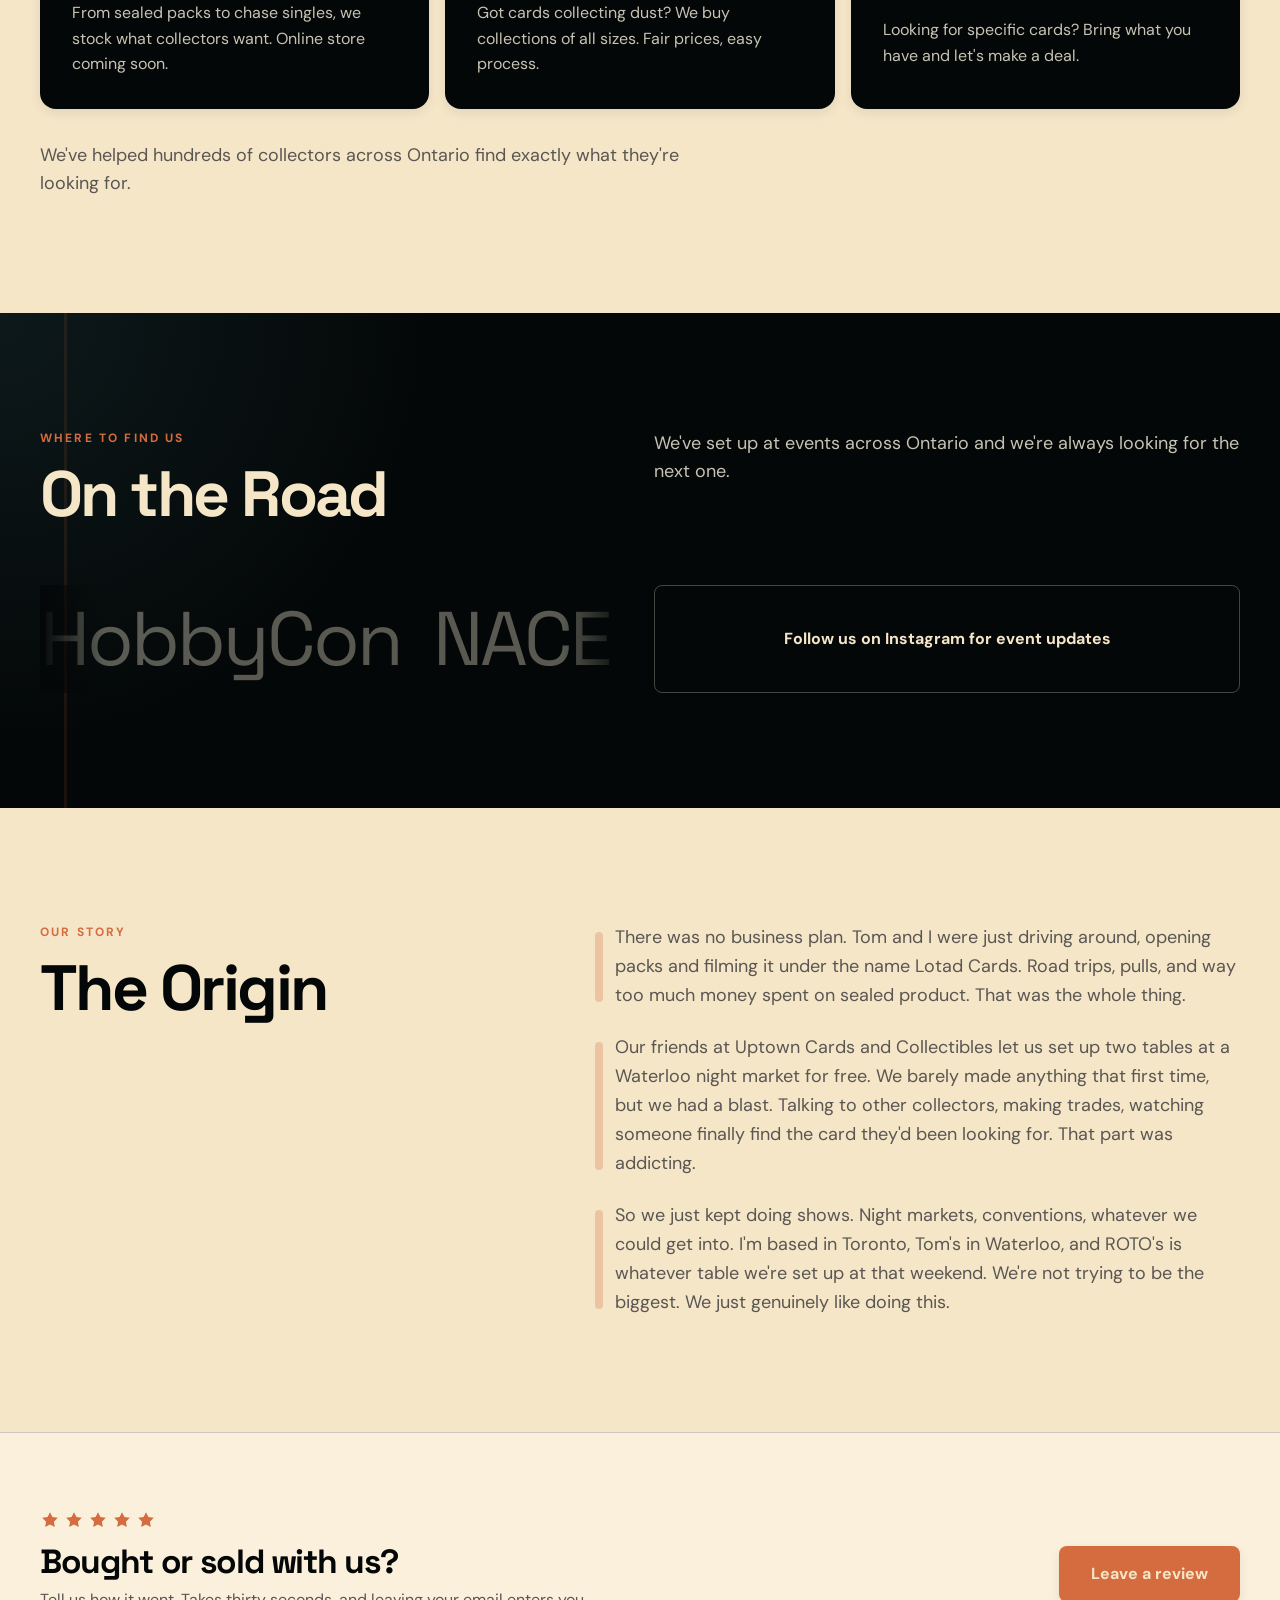
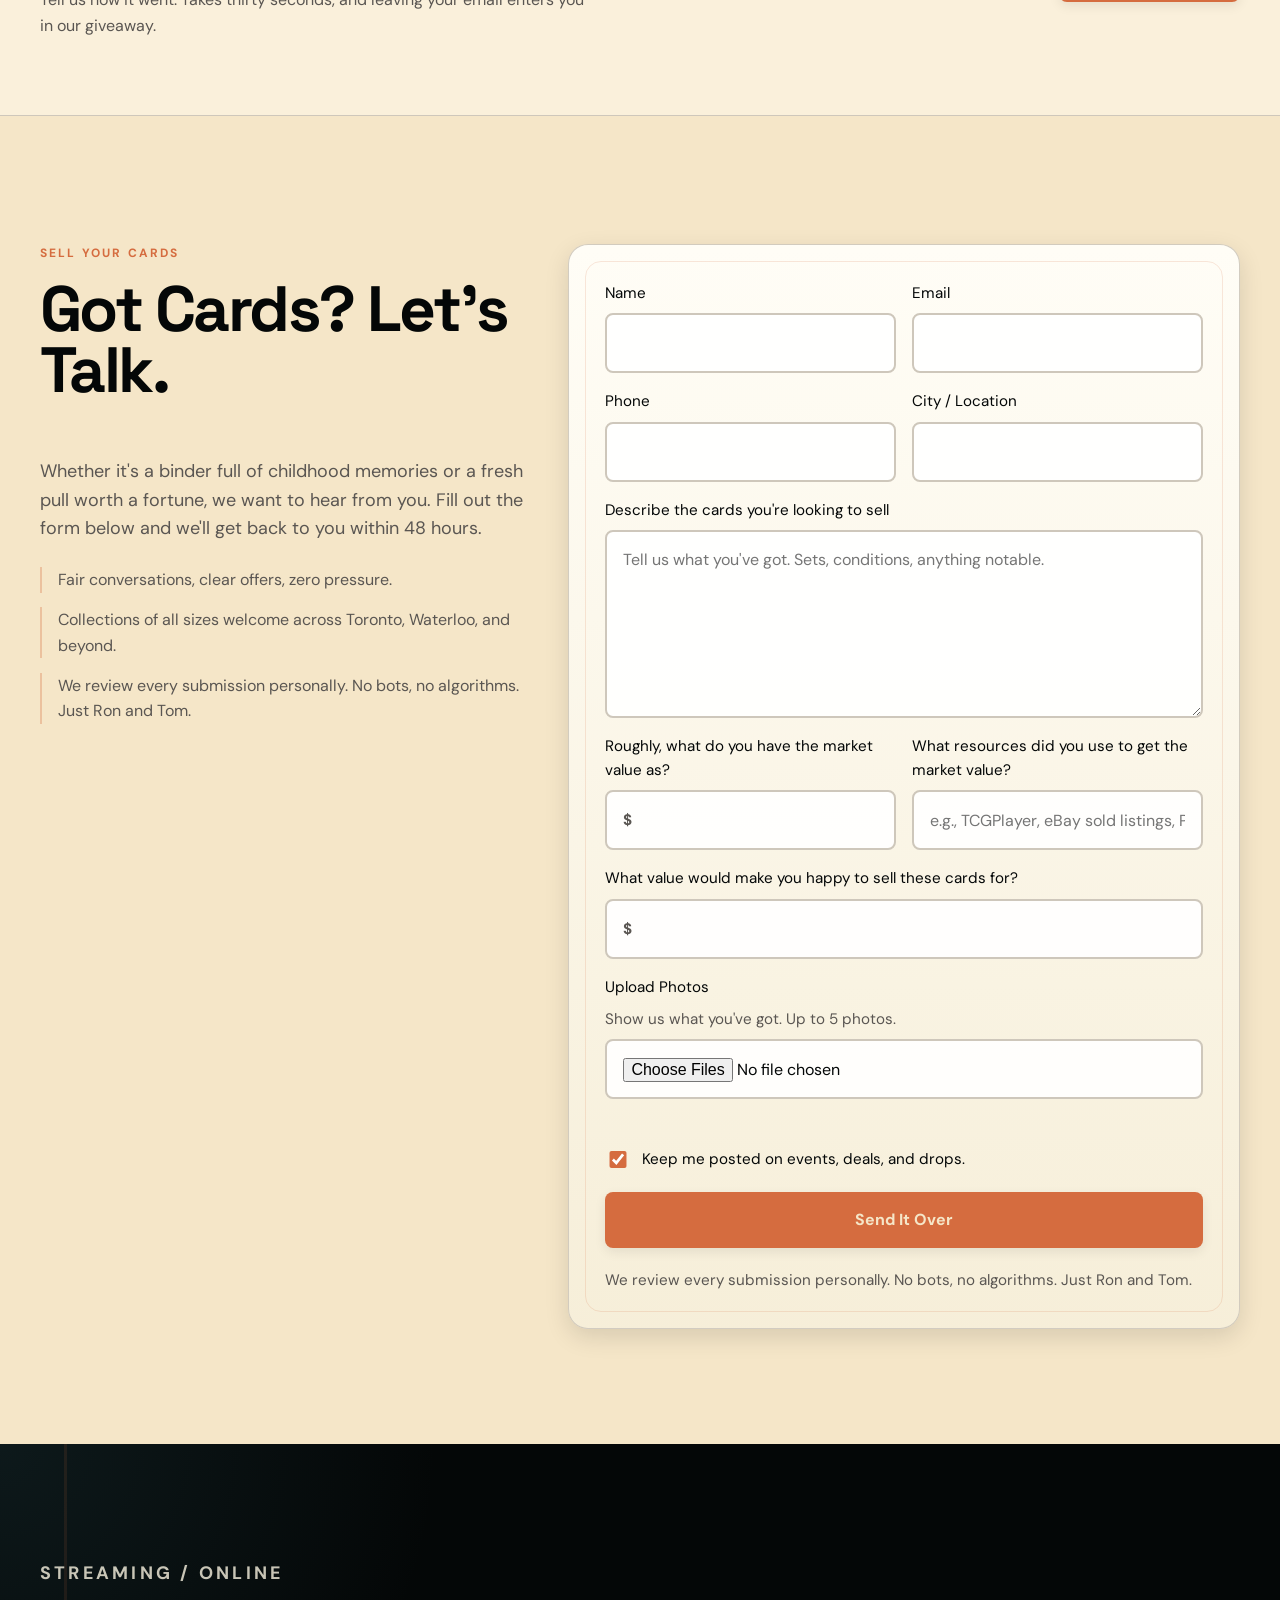
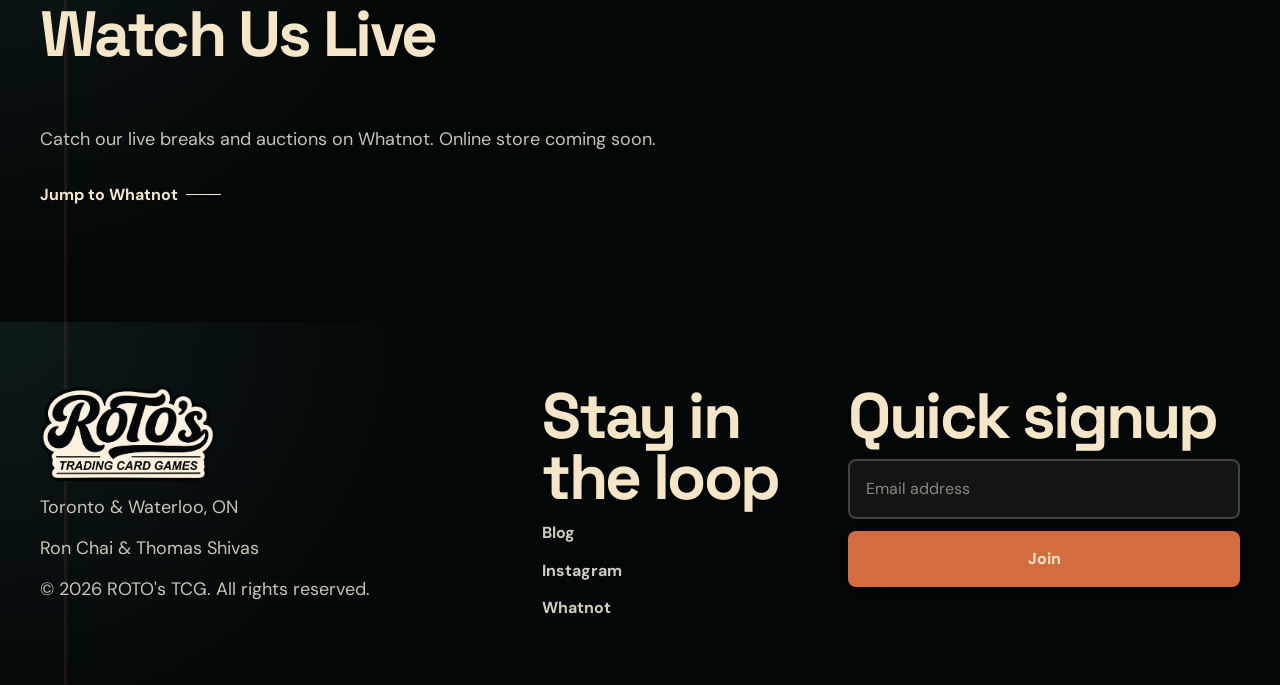
==== commit 785bb98c: "Move review page to /leaveareview, redirect old /review URLs" ====
--- a/index.html
+++ b/index.html
@@ -94,7 +94,7 @@
           <a href="/blog/">Blog</a>
           <a href="gear.html">Gear</a>
           <a href="#sell">Sell Your Cards</a>
-          <a href="review.html">Reviews</a>
+          <a href="/leaveareview">Reviews</a>
           <a href="#contact">Contact</a>
         </div>
       </nav>
@@ -265,7 +265,7 @@
             </p>
           </div>
 
-          <a class="button button-primary" href="review.html">Leave a review</a>
+          <a class="button button-primary" href="/leaveareview">Leave a review</a>
         </div>
       </section>
 
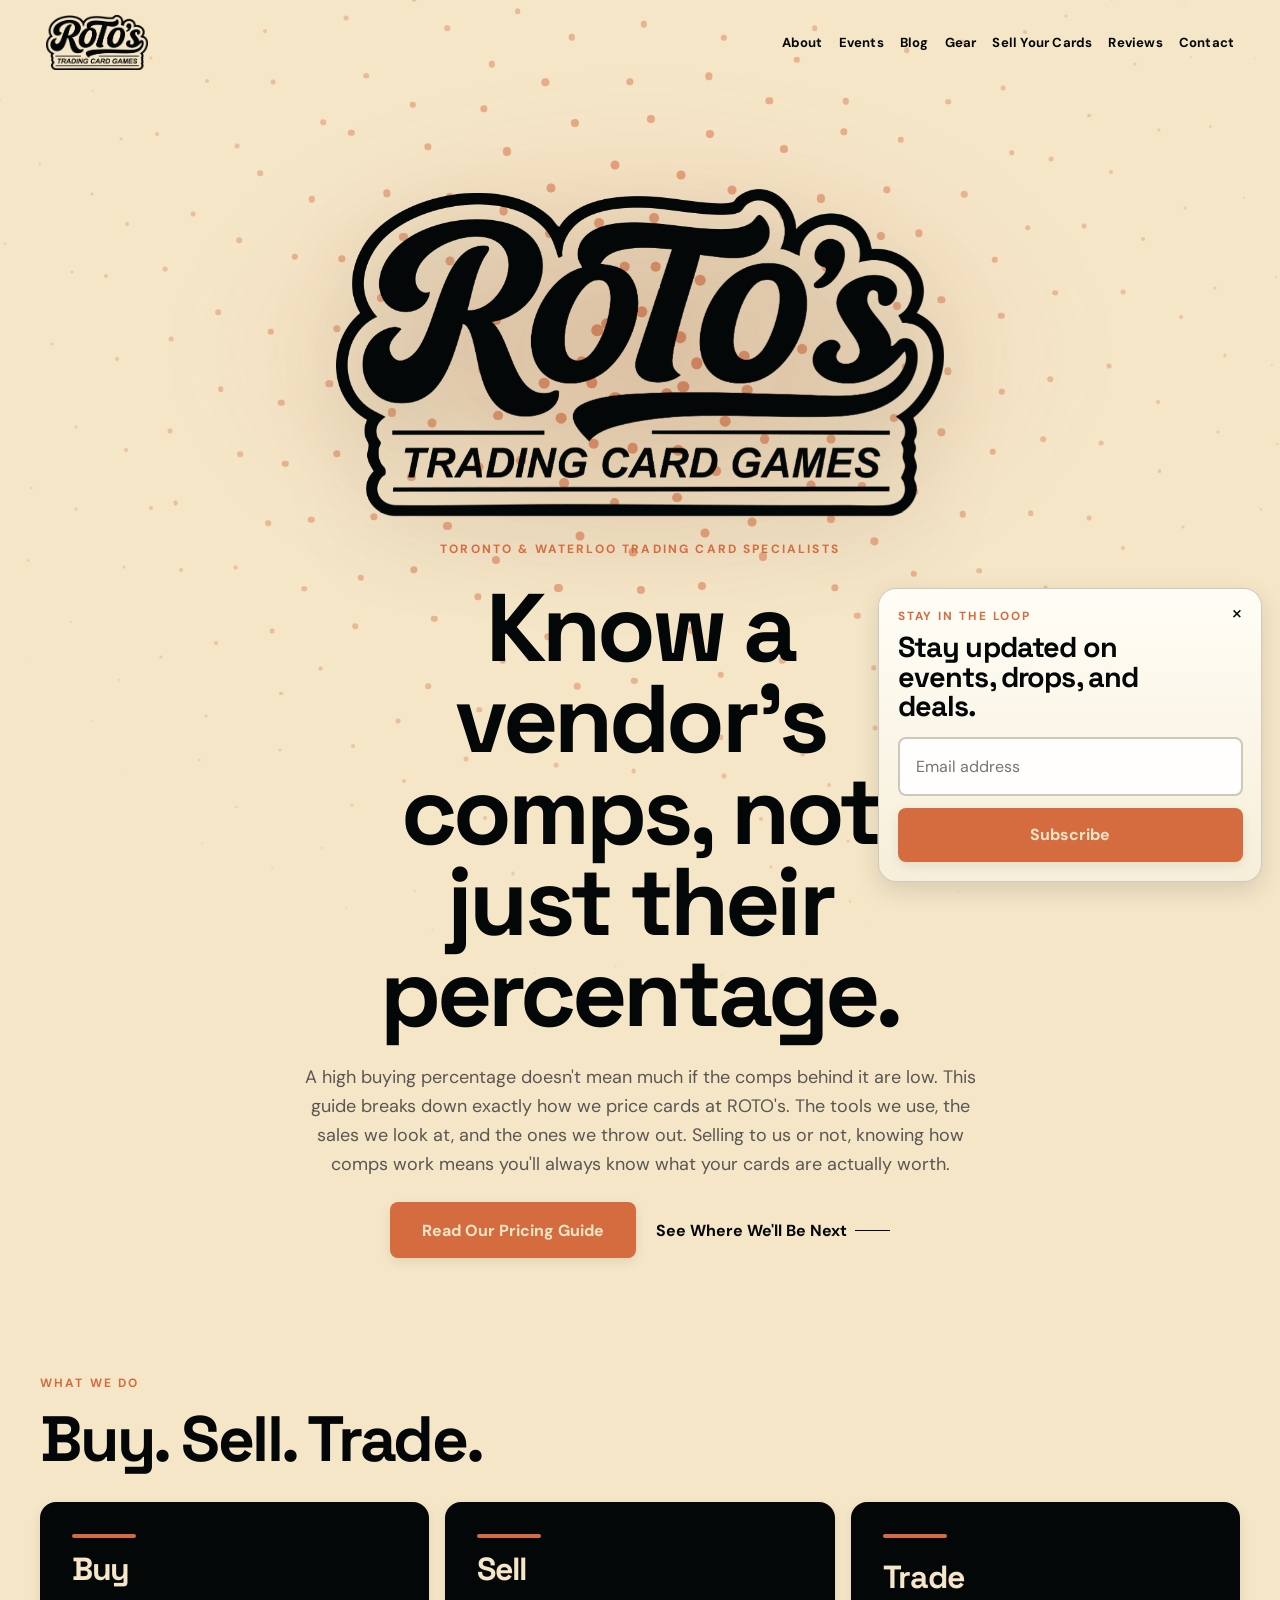
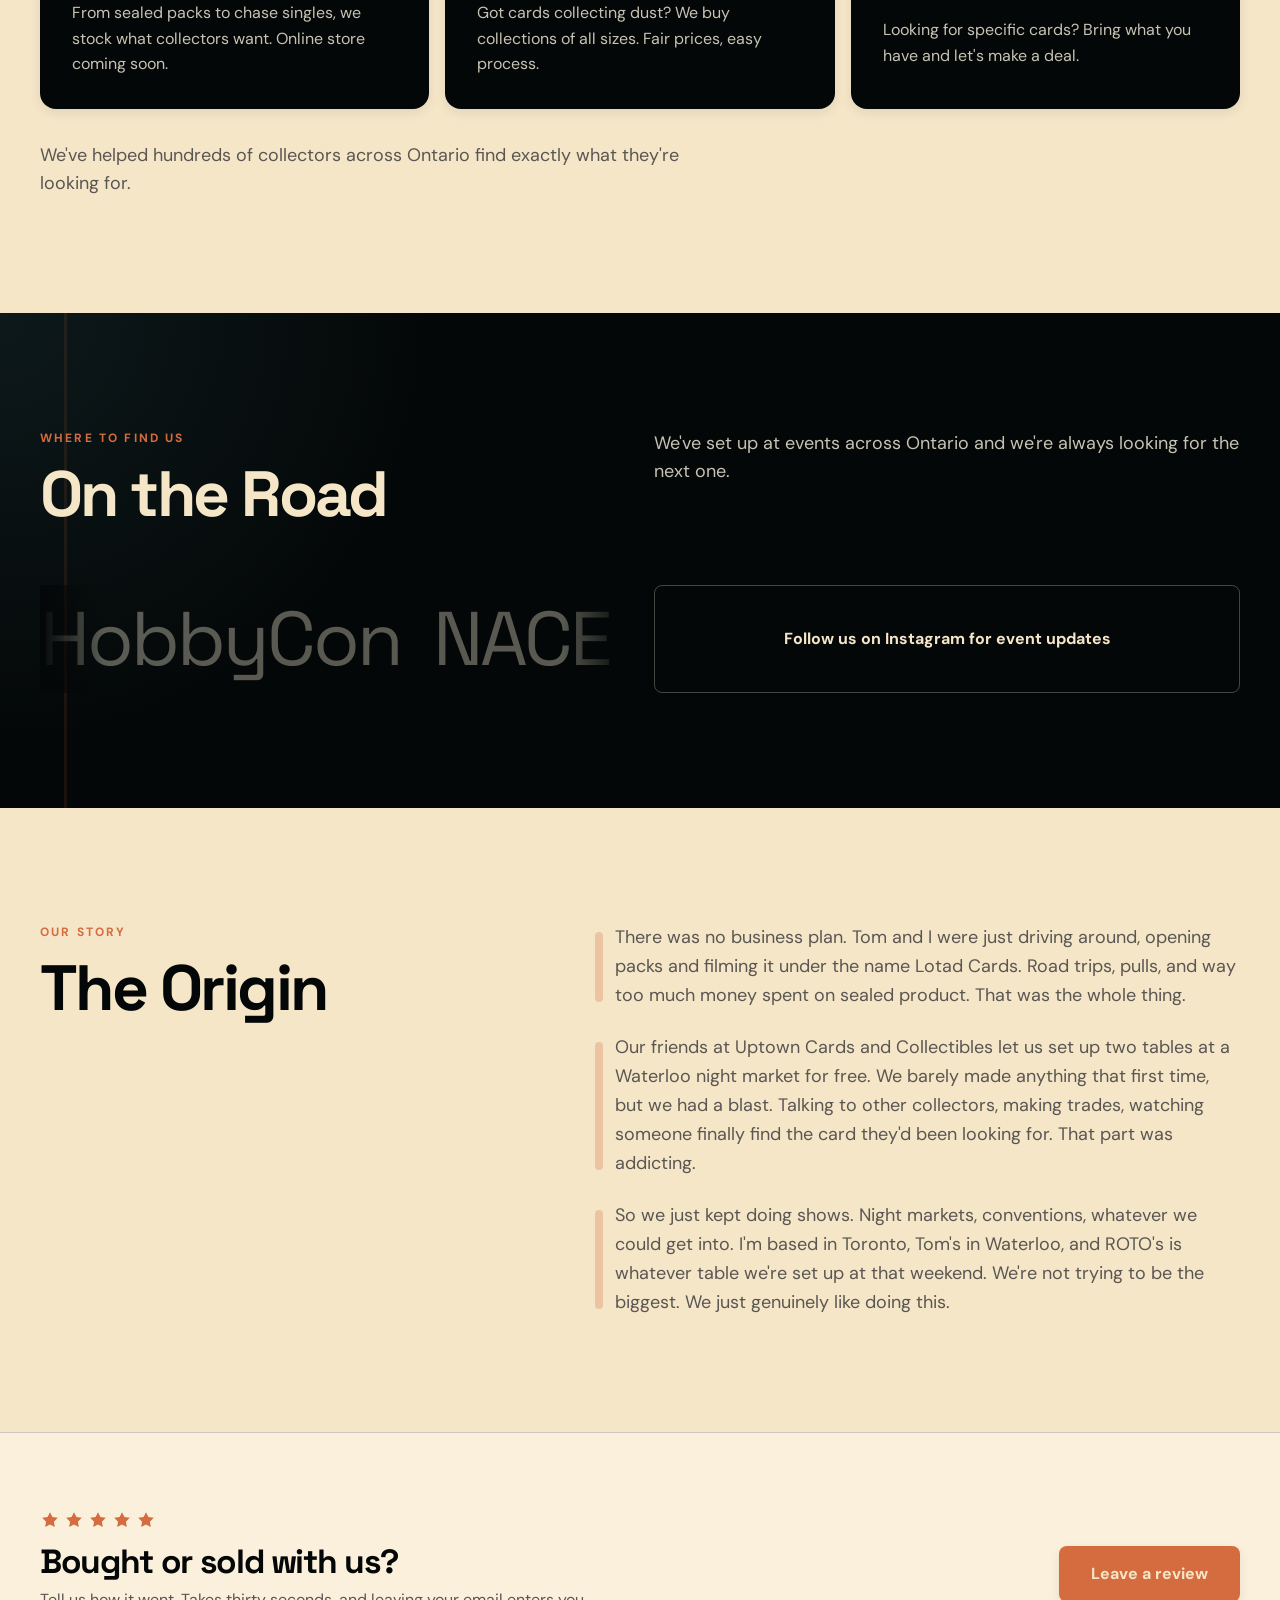
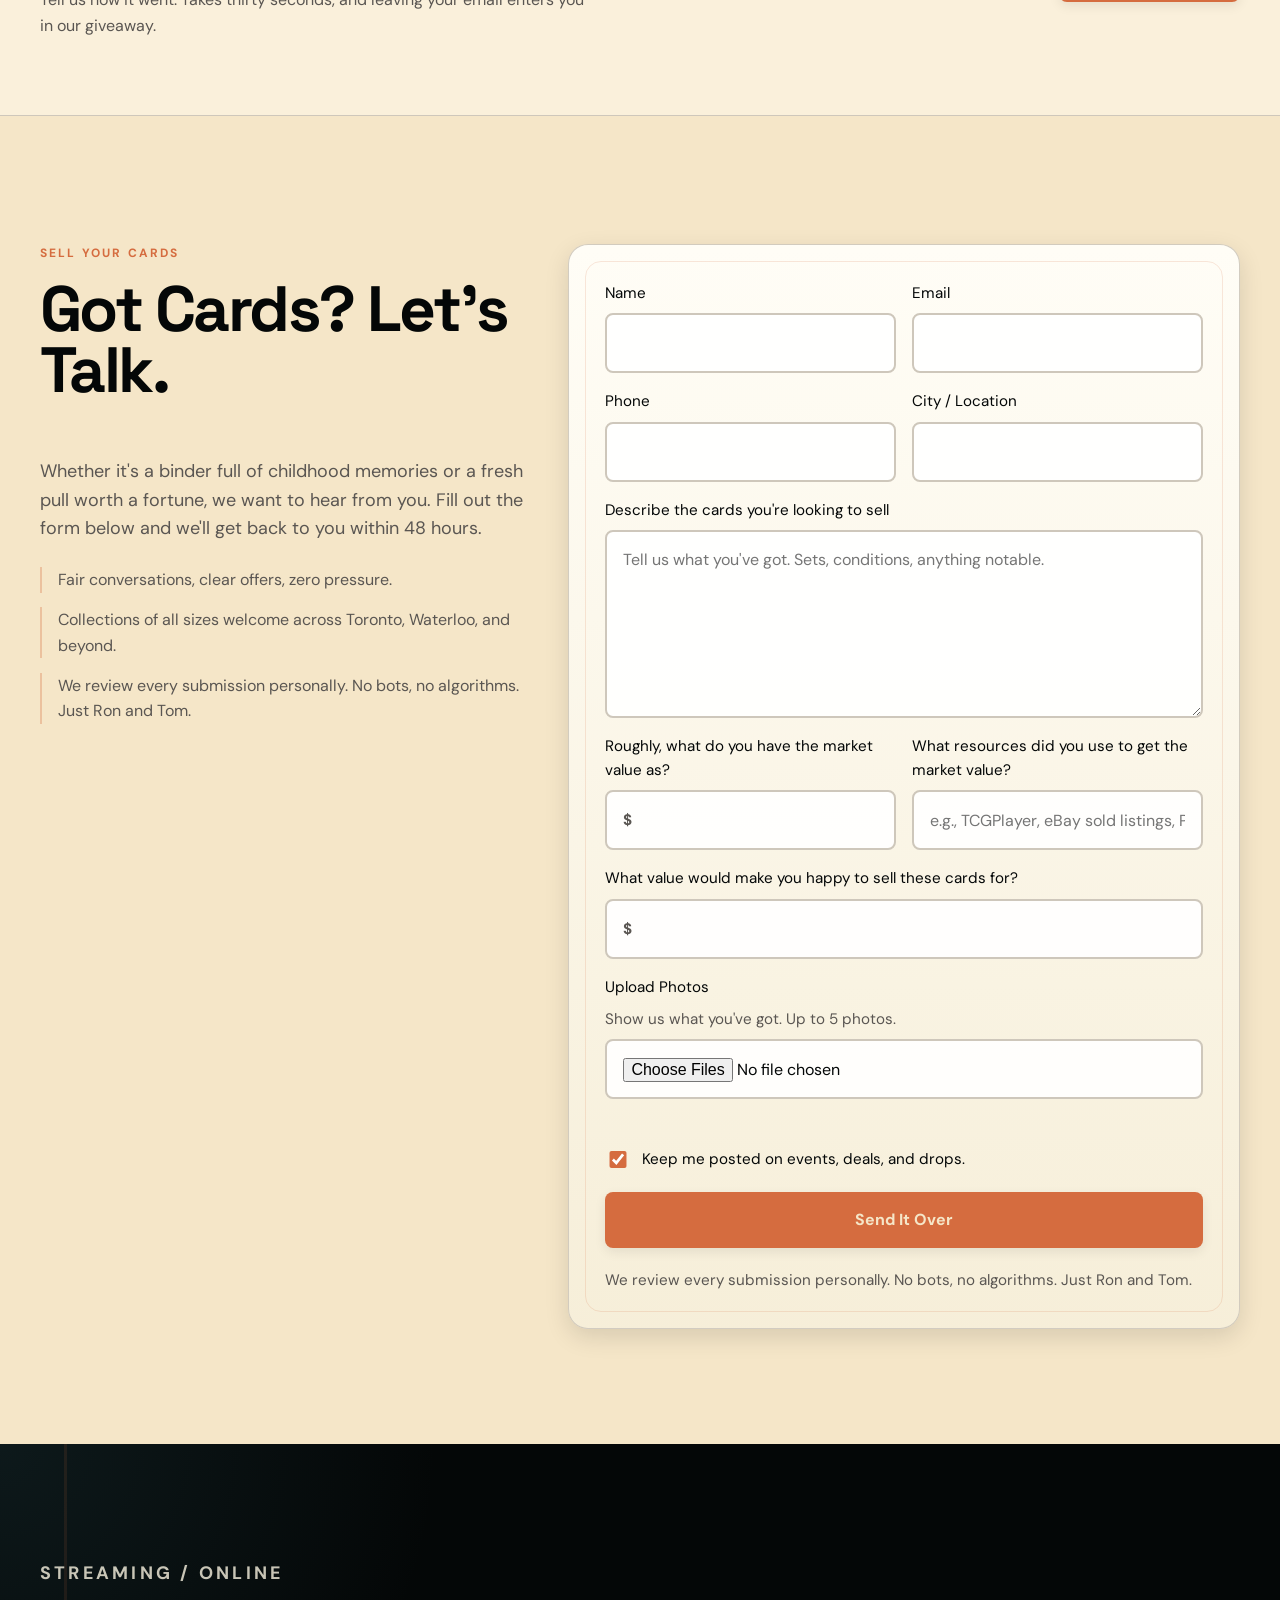
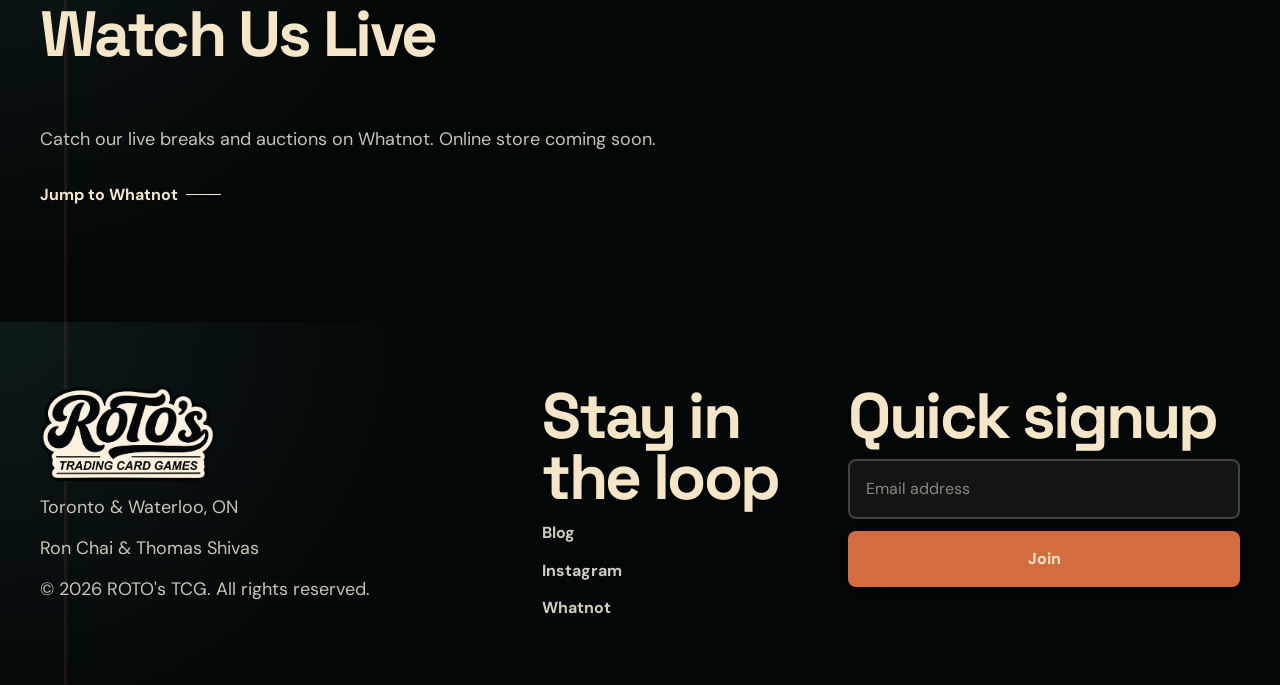
==== commit b1cd2ddd: "Add homepage review ticker under hero - Scrolling black band of approved 5-star reviews with comment" ====
--- a/index.html
+++ b/index.html
@@ -66,6 +66,8 @@
       }
     </script>
     <script defer src="./script.js"></script>
+    <script defer src="./js/supabase-config.js"></script>
+    <script defer src="./js/reviews-strip.js"></script>
   </head>
   <body>
     <a class="skip-link" href="#main-content">Skip to content</a>
@@ -131,6 +133,10 @@
             </div>
           </div>
         </div>
+      </section>
+
+      <section class="review-strip" id="review-strip" aria-label="Customer reviews" hidden>
+        <div class="review-strip__track"></div>
       </section>
 
       <section class="section section-cream" id="about" aria-labelledby="about-title">
--- a/styles.css
+++ b/styles.css
@@ -1596,3 +1596,91 @@
     align-items: flex-start;
   }
 }
+
+/* ==============================================================
+   Homepage review ticker (under the hero / pricing guide)
+   ============================================================== */
+
+.review-strip {
+  background: var(--ink);
+  color: var(--cream);
+  overflow: hidden;
+  padding-block: 2.75rem;
+}
+
+.review-strip[hidden] {
+  display: none;
+}
+
+.review-strip__track {
+  display: flex;
+  width: max-content;
+  animation: review-strip-scroll var(--strip-duration, 60s) linear infinite;
+}
+
+.review-strip:hover .review-strip__track,
+.review-strip:focus-within .review-strip__track {
+  animation-play-state: paused;
+}
+
+.review-strip__list {
+  display: flex;
+  list-style: none;
+  margin: 0;
+  padding: 0;
+}
+
+.review-strip__item {
+  flex: none;
+  width: 22rem;
+  height: 13rem;
+  margin-right: 1.5rem;
+  padding: 1.4rem 1.5rem;
+  border: 1px solid rgba(245, 230, 200, 0.18);
+  border-radius: 14px;
+  display: flex;
+  flex-direction: column;
+  gap: 0.7rem;
+}
+
+.review-strip__stars {
+  color: var(--accent);
+  letter-spacing: 0.12em;
+  font-size: 1rem;
+  flex: none;
+}
+
+.review-strip__quote {
+  flex: 1;
+  min-height: 0;
+  overflow: hidden;
+  color: var(--cream);
+  font-size: 1.15rem;
+  line-height: 1.4;
+  quotes: "\201C" "\201D";
+}
+
+.review-strip__name {
+  flex: none;
+  color: var(--accent);
+  font-family: "Space Grotesk", system-ui, sans-serif;
+  font-weight: 700;
+  font-size: 0.85rem;
+  letter-spacing: 0.08em;
+  text-transform: uppercase;
+}
+
+@keyframes review-strip-scroll {
+  from { transform: translateX(0); }
+  to { transform: translateX(-50%); }
+}
+
+@media (max-width: 720px) {
+  .review-strip { padding-block: 2rem; }
+  .review-strip__item { width: 17rem; height: 12.5rem; padding: 1.2rem; margin-right: 1rem; }
+}
+
+@media (prefers-reduced-motion: reduce) {
+  .review-strip { overflow-x: auto; }
+  .review-strip__track { animation: none; }
+}
